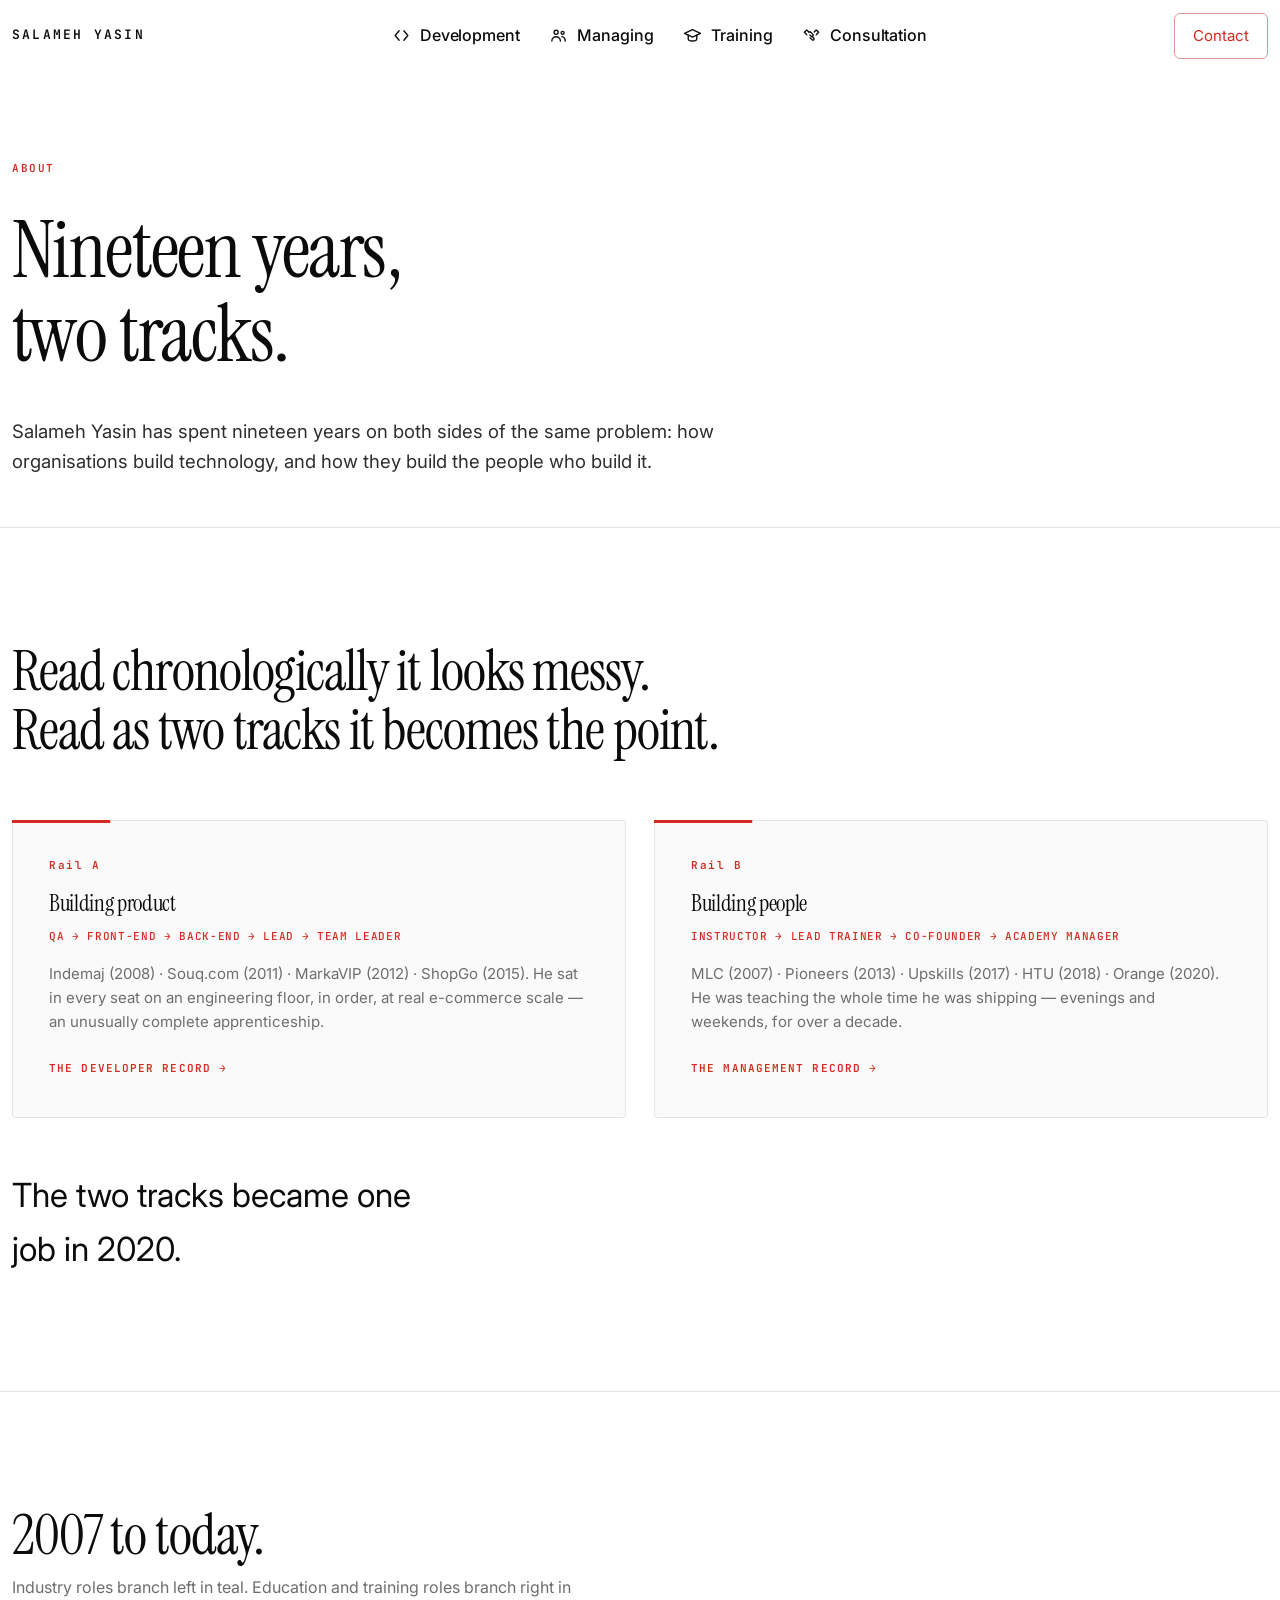
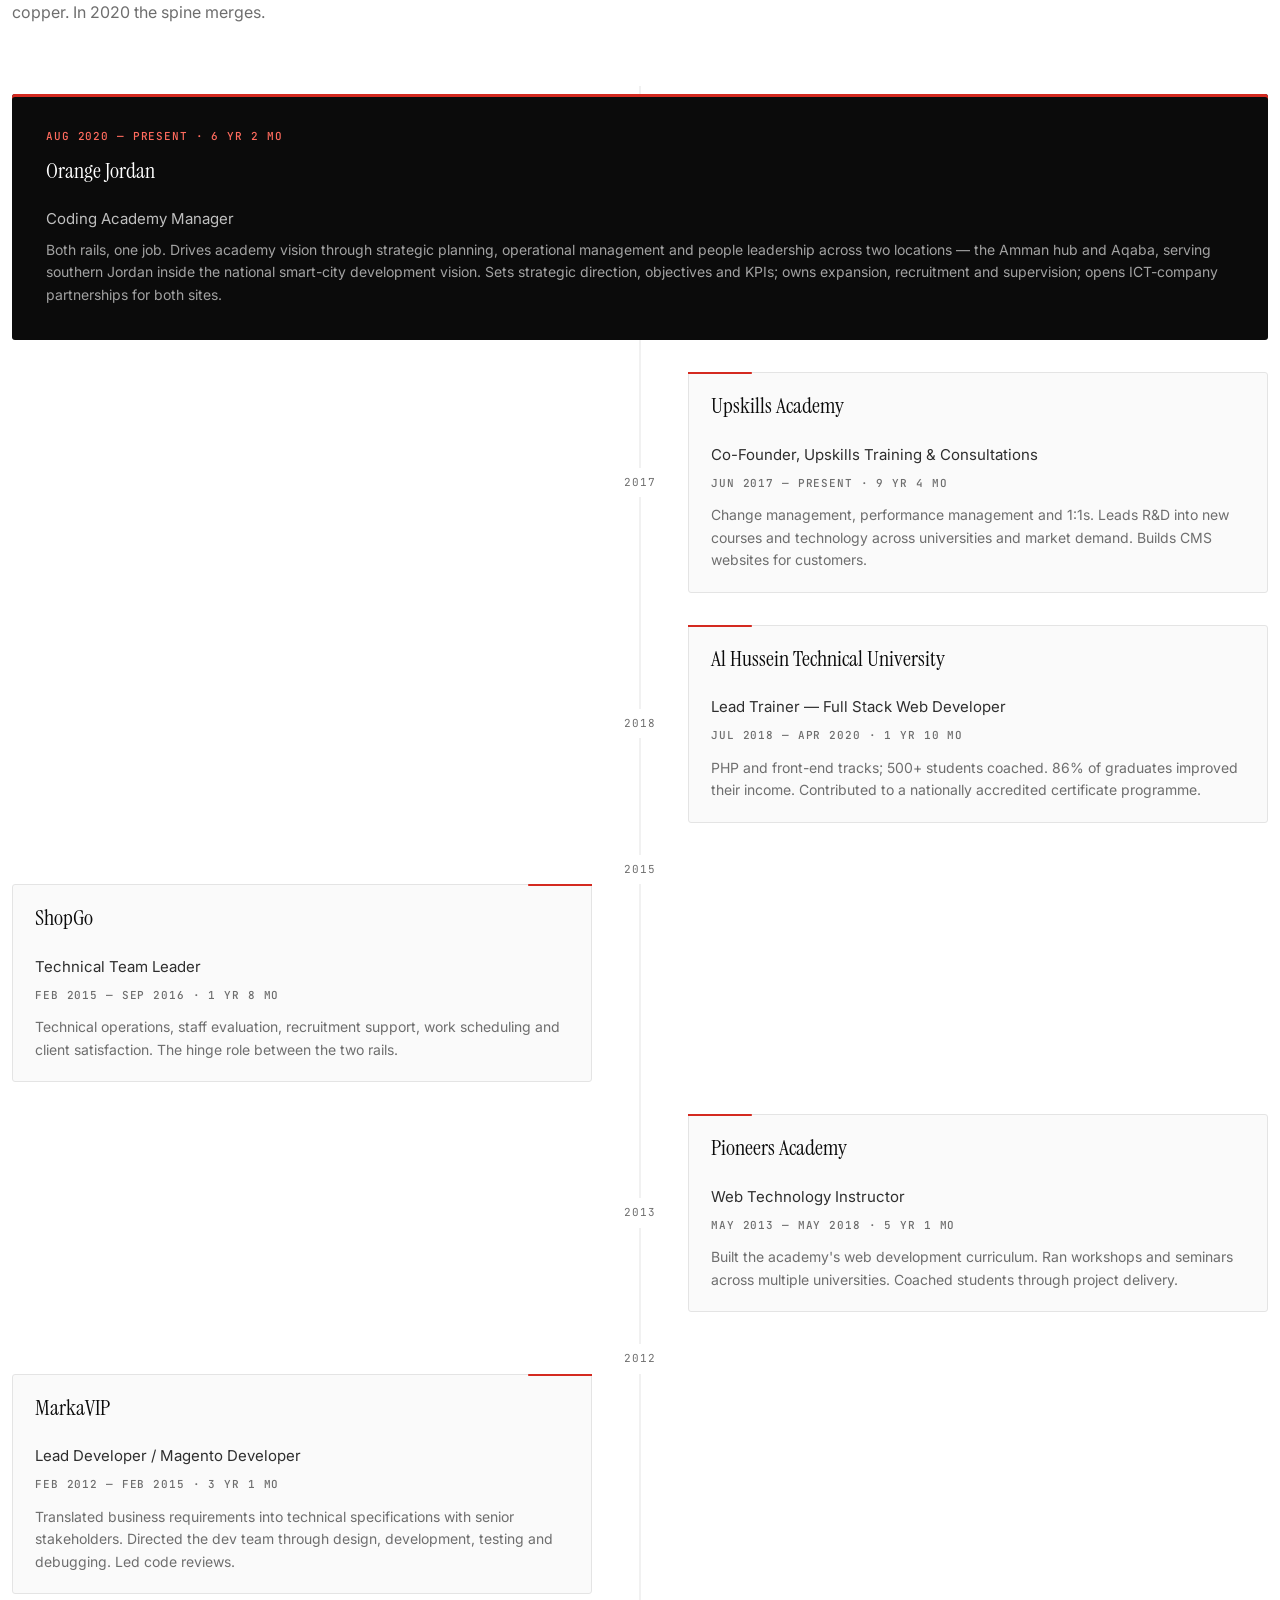
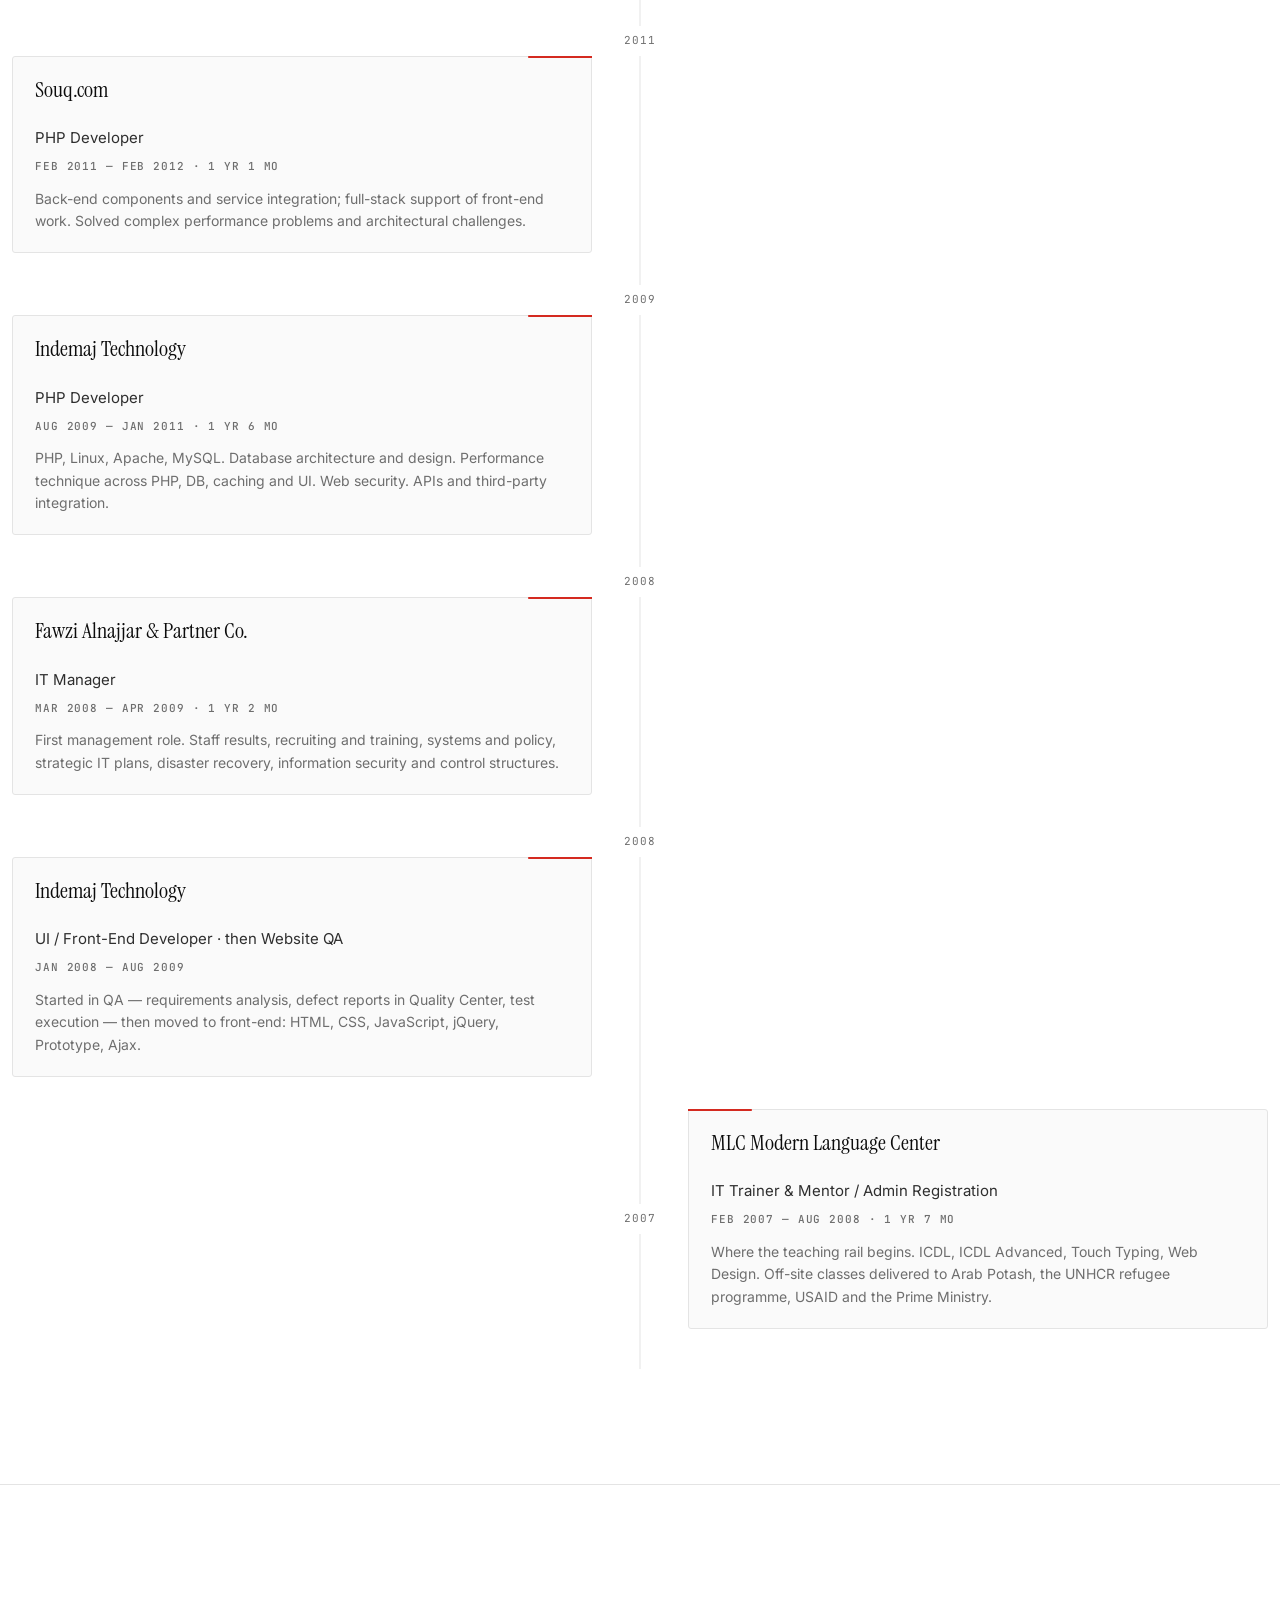
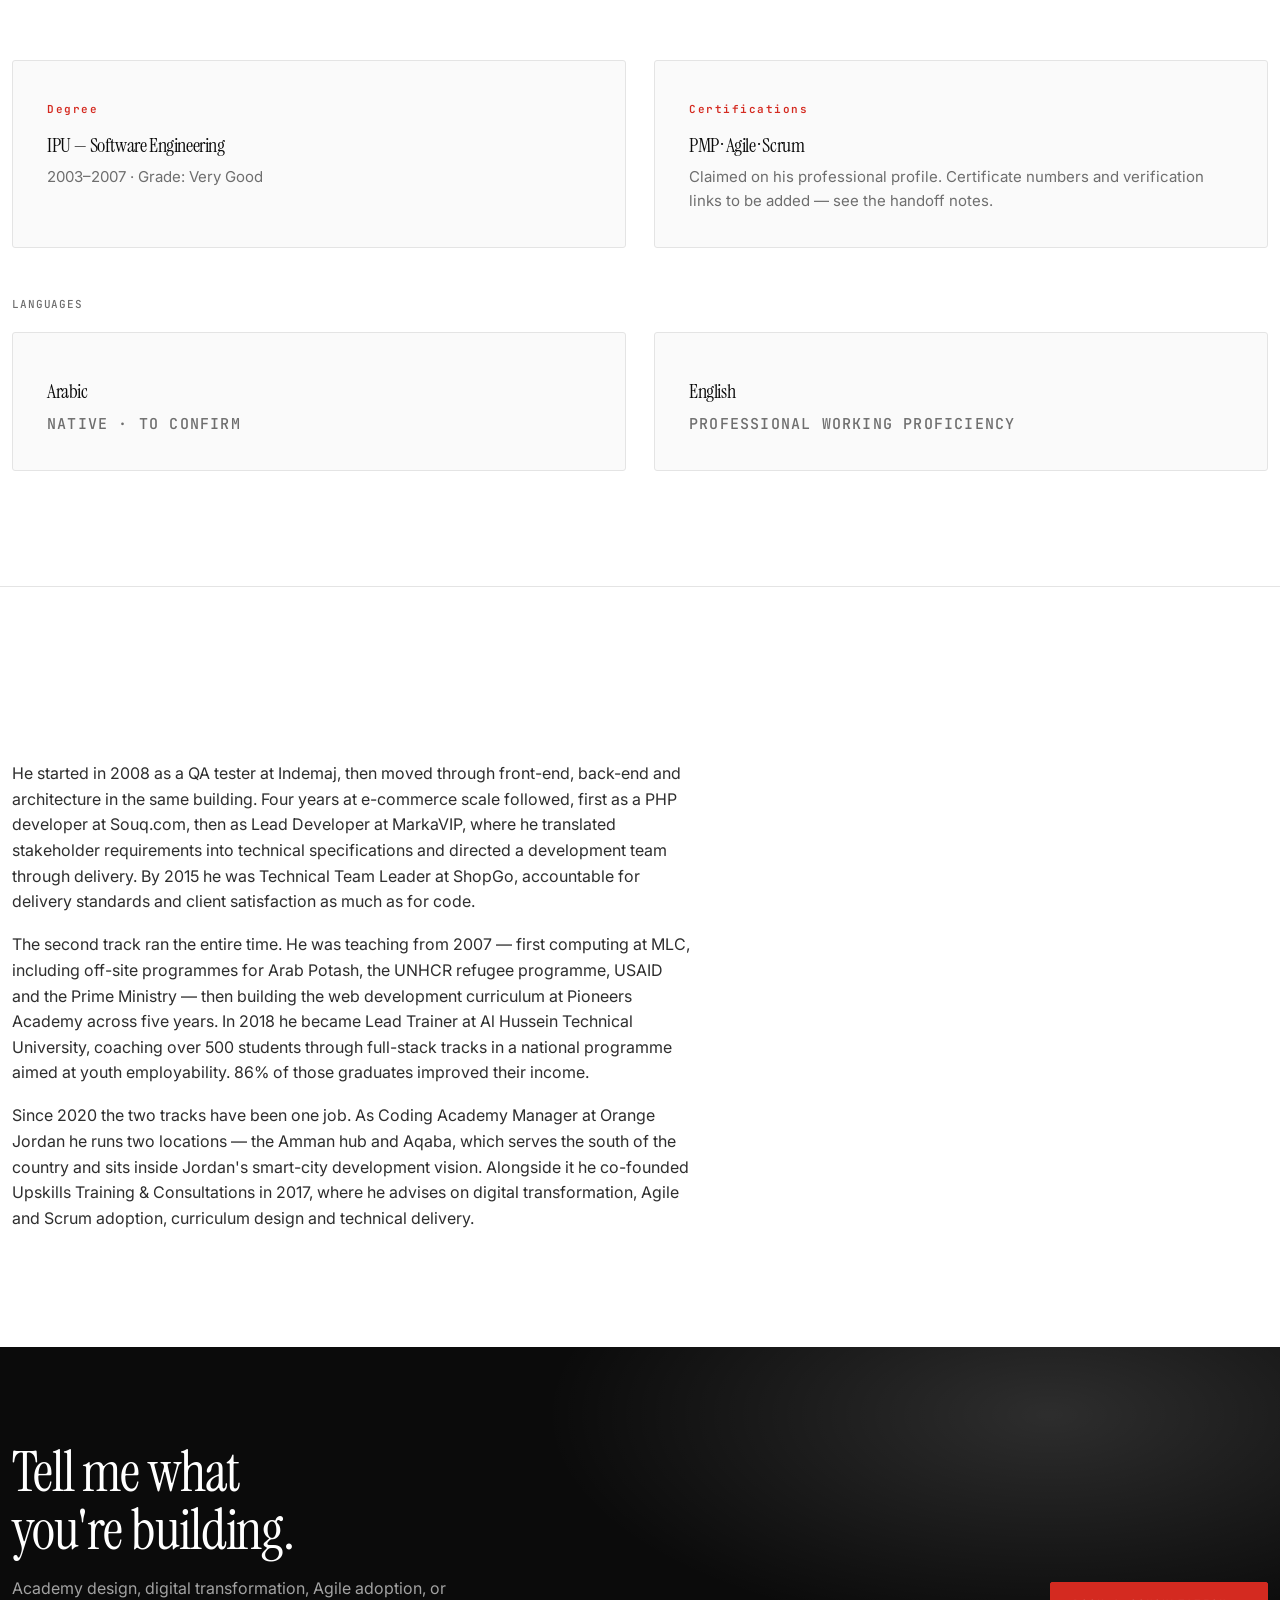
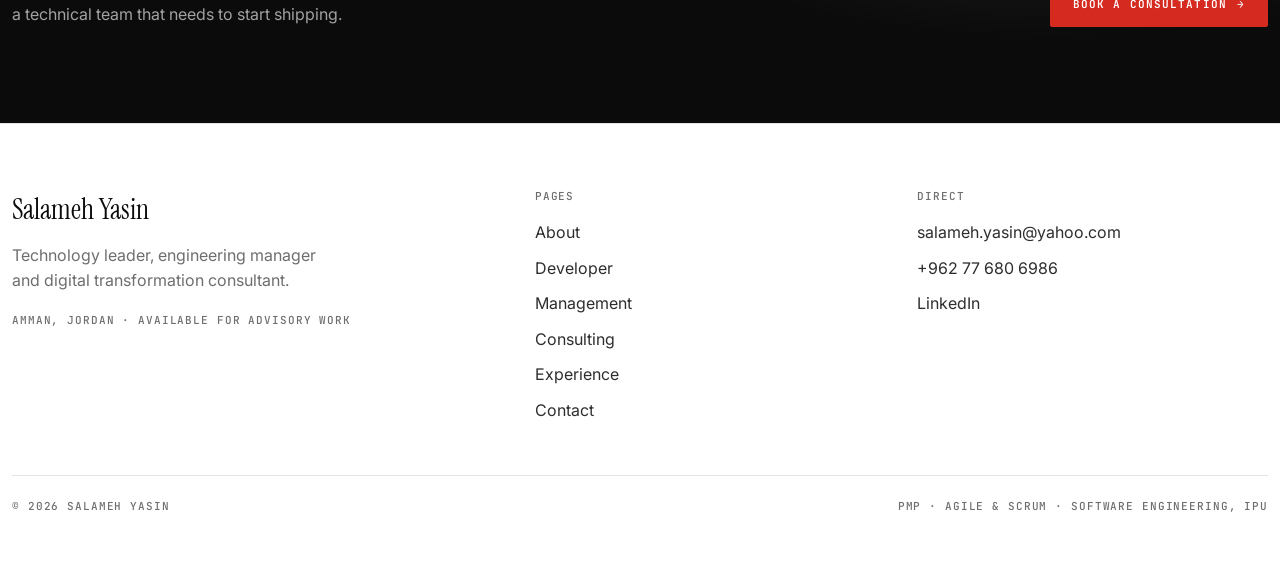
==== about.html @ ee18a4c1 "Put every section on the hero's measure The hero and services ran on 1440/12 while everything else u" ====
<!DOCTYPE html>
<html lang="en">
<head>
<meta charset="utf-8">
<meta name="viewport" content="width=device-width, initial-scale=1">
<title>About — Salameh Yasin | Nineteen years, two tracks</title>
<meta name="description" content="Nineteen years across engineering and education in Jordan, told as two parallel career rails that converge at Orange Coding Academy in 2020.">
<meta name="author" content="Salameh Yasin">
<meta property="og:type" content="website">
<meta property="og:title" content="About — Salameh Yasin | Nineteen years, two tracks">
<meta property="og:description" content="Nineteen years across engineering and education in Jordan, told as two parallel career rails that converge at Orange Coding Academy in 2020.">
<meta property="og:image" content="assets/img/og.jpg">
<meta name="twitter:card" content="summary_large_image">
<link rel="icon" href='data:image/svg+xml,<svg xmlns="http://www.w3.org/2000/svg" viewBox="0 0 64 64"><rect width="64" height="64" rx="13" fill="%23B4530A"/><text x="32" y="44" font-family="Georgia,serif" font-size="29" fill="%23FAF7F2" text-anchor="middle">SY</text></svg>'>
<link rel="preconnect" href="https://fonts.googleapis.com">
<link rel="preconnect" href="https://fonts.gstatic.com" crossorigin>
<link href="https://fonts.googleapis.com/css2?family=Instrument+Serif:ital@0;1&family=Inter:wght@400;500;600&family=JetBrains+Mono:wght@400;500;600&display=swap" rel="stylesheet">
<link rel="stylesheet" href="assets/css/style.css?v=6">
</head>

<body>
<a class="skip" href="#main">Skip to content</a>

<!-- ============================================================ NAVBAR -->
<header class="nav">
  <div class="nav__inner">
    <a class="nav__mark" href="index.html">Salameh Yasin</a>
    <nav class="nav__links" aria-label="Primary">
      <a class="nav__link" href="developer.html"><svg class="nico" viewBox="0 0 24 24" fill="none" stroke="currentColor" stroke-width="1.7" stroke-linecap="round" stroke-linejoin="round" aria-hidden="true"><path d="M9 6l-5 6 5 6M15 6l5 6-5 6"/></svg><span>Development</span></a>
      <a class="nav__link" href="management.html"><svg class="nico" viewBox="0 0 24 24" fill="none" stroke="currentColor" stroke-width="1.7" stroke-linecap="round" stroke-linejoin="round" aria-hidden="true"><circle cx="9" cy="8" r="2.6"/><path d="M3.6 19a5.4 5.4 0 0 1 10.8 0"/><circle cx="17.2" cy="8.6" r="1.9"/><path d="M16.2 13.5A4.6 4.6 0 0 1 20.4 19"/></svg><span>Managing</span></a>
      <a class="nav__link" href="index.html#training"><svg class="nico" viewBox="0 0 24 24" fill="none" stroke="currentColor" stroke-width="1.7" stroke-linecap="round" stroke-linejoin="round" aria-hidden="true"><path d="M12 4.6 22 9.3 12 14 2 9.3z"/><path d="M6.6 11.5V16c0 1.6 2.4 2.9 5.4 2.9s5.4-1.3 5.4-2.9v-4.5"/></svg><span>Training</span></a>
      <a class="nav__link" href="consulting.html"><svg class="nico" viewBox="0 0 24 24" fill="none" stroke="currentColor" stroke-width="1.7" stroke-linecap="round" stroke-linejoin="round" aria-hidden="true"><path d="M6 11 3 8l3-3 2.6 2.6"/><path d="M18 11l3-3-3-3-2.6 2.6"/><path d="M8.6 7.6h2.2l3 3a1.6 1.6 0 0 1-2.3 2.2l-1.6-1.5"/><path d="M12.9 13.3 15 15.4a1.5 1.5 0 0 1-2.1 2.1l-2.7-2.7"/></svg><span>Consultation</span></a>
    </nav>
    <a class="nav__cta" href="contact.html">Contact</a>
    <button class="nav__burger" aria-expanded="false" aria-controls="drawer" aria-label="Menu">
      <span></span><span></span><span></span>
    </button>
  </div>
  <div class="nav__progress" aria-hidden="true"></div>
</header>

<div class="drawer" id="drawer">
  <a href="developer.html">Development</a>
  <a href="management.html">Managing</a>
  <a href="index.html#training">Training</a>
  <a href="consulting.html">Consultation</a>
  <a href="about.html">About</a>
  <a href="experience.html">Work</a>
  <a href="contact.html">Contact</a>
</div>

<main id="main">

  <section class="phead">
    <div class="wrap">
      <span class="eyebrow rv">About</span>
      <h1 class="d1 phead__title reveal-lines">
        <span><i>Nineteen years,</i></span>
        <span><i>two tracks.</i></span>
      </h1>
      <p class="lead rv">
        Salameh Yasin has spent nineteen years on both sides of the same problem:
        how organisations build technology, and how they build the people who
        build it.
      </p>
    </div>
  </section>

  <!-- ==================================================== 01 THE TWO RAILS -->
  <section class="section section--ruled">
    <div class="wrap">
      <header class="shead rv">
        <h2 class="d2 shead__title">Read chronologically it looks messy. Read as two tracks it becomes the point.</h2>
      </header>

      <div class="grid-2 rv-stagger">
        <article class="pcard" data-c="teal">
          <span class="pcard__num">Rail A</span>
          <h3 class="d4 pcard__title">Building product</h3>
          <p class="mono" style="color:var(--teal);margin:0 0 1rem;letter-spacing:.06em">
            QA &rarr; Front-end &rarr; Back-end &rarr; Lead &rarr; Team Leader
          </p>
          <p class="pcard__body">
            Indemaj (2008) &middot; Souq.com (2011) &middot; MarkaVIP (2012) &middot; ShopGo (2015).
            He sat in every seat on an engineering floor, in order, at real
            e-commerce scale &mdash; an unusually complete apprenticeship.
          </p>
          <a class="tlink" href="developer.html">The developer record <span aria-hidden="true">&rarr;</span></a>
        </article>

        <article class="pcard" data-c="copper">
          <span class="pcard__num">Rail B</span>
          <h3 class="d4 pcard__title">Building people</h3>
          <p class="mono" style="color:var(--copper);margin:0 0 1rem;letter-spacing:.06em">
            Instructor &rarr; Lead Trainer &rarr; Co-Founder &rarr; Academy Manager
          </p>
          <p class="pcard__body">
            MLC (2007) &middot; Pioneers (2013) &middot; Upskills (2017) &middot; HTU (2018) &middot;
            Orange (2020). He was teaching the whole time he was shipping &mdash;
            evenings and weekends, for over a decade.
          </p>
          <a class="tlink" href="management.html">The management record <span aria-hidden="true">&rarr;</span></a>
        </article>
      </div>

      <p class="d3 rv" style="margin-top:clamp(32px,4vw,52px);max-width:20ch">
        The two tracks became one job in 2020.
      </p>
    </div>
  </section>

  <!-- ================================================ 02 VERTICAL TIMELINE -->
  <section class="section section--ruled">
    <div class="wrap">
      <header class="shead rv">
        <h2 class="d2 shead__title">2007 to today.</h2>
        <p class="shead__sub">Industry roles branch left in teal. Education and training roles branch right in copper. In 2020 the spine merges.</p>
      </header>

      <div class="vtl">
        <div class="vtl__spine" aria-hidden="true"><i></i></div>

        <div class="vtl__row"><div class="vtl__merge rv">
          <p class="vtl__dates mono">Aug 2020 &mdash; present &middot; 6 yr 2 mo</p>
          <p class="vtl__org">Orange Jordan</p>
          <p class="vtl__role">Coding Academy Manager</p>
          <p class="vtl__desc">
            Both rails, one job. Drives academy vision through strategic planning,
            operational management and people leadership across two locations &mdash;
            the Amman hub and Aqaba, serving southern Jordan inside the national
            smart-city development vision. Sets strategic direction, objectives and
            KPIs; owns expansion, recruitment and supervision; opens ICT-company
            partnerships for both sites.
          </p>
        </div></div>

        <div class="vtl__row vtl__row--r rv">
          <span class="vtl__year">2017</span>
          <div class="vtl__card">
            <p class="vtl__org">Upskills Academy</p>
            <p class="vtl__role">Co-Founder, Upskills Training &amp; Consultations</p>
            <p class="vtl__dates mono">Jun 2017 &mdash; present &middot; 9 yr 4 mo</p>
            <p class="vtl__desc">Change management, performance management and 1:1s. Leads R&amp;D into new courses and technology across universities and market demand. Builds CMS websites for customers.</p>
          </div>
        </div>

        <div class="vtl__row vtl__row--r rv">
          <span class="vtl__year">2018</span>
          <div class="vtl__card">
            <p class="vtl__org">Al Hussein Technical University</p>
            <p class="vtl__role">Lead Trainer &mdash; Full Stack Web Developer</p>
            <p class="vtl__dates mono">Jul 2018 &mdash; Apr 2020 &middot; 1 yr 10 mo</p>
            <p class="vtl__desc">PHP and front-end tracks; 500+ students coached. 86% of graduates improved their income. Contributed to a nationally accredited certificate programme.</p>
          </div>
        </div>

        <div class="vtl__row vtl__row--l rv">
          <span class="vtl__year">2015</span>
          <div class="vtl__card">
            <p class="vtl__org">ShopGo</p>
            <p class="vtl__role">Technical Team Leader</p>
            <p class="vtl__dates mono">Feb 2015 &mdash; Sep 2016 &middot; 1 yr 8 mo</p>
            <p class="vtl__desc">Technical operations, staff evaluation, recruitment support, work scheduling and client satisfaction. The hinge role between the two rails.</p>
          </div>
        </div>

        <div class="vtl__row vtl__row--r rv">
          <span class="vtl__year">2013</span>
          <div class="vtl__card">
            <p class="vtl__org">Pioneers Academy</p>
            <p class="vtl__role">Web Technology Instructor</p>
            <p class="vtl__dates mono">May 2013 &mdash; May 2018 &middot; 5 yr 1 mo</p>
            <p class="vtl__desc">Built the academy's web development curriculum. Ran workshops and seminars across multiple universities. Coached students through project delivery.</p>
          </div>
        </div>

        <div class="vtl__row vtl__row--l rv">
          <span class="vtl__year">2012</span>
          <div class="vtl__card">
            <p class="vtl__org">MarkaVIP</p>
            <p class="vtl__role">Lead Developer / Magento Developer</p>
            <p class="vtl__dates mono">Feb 2012 &mdash; Feb 2015 &middot; 3 yr 1 mo</p>
            <p class="vtl__desc">Translated business requirements into technical specifications with senior stakeholders. Directed the dev team through design, development, testing and debugging. Led code reviews.</p>
          </div>
        </div>

        <div class="vtl__row vtl__row--l rv">
          <span class="vtl__year">2011</span>
          <div class="vtl__card">
            <p class="vtl__org">Souq.com</p>
            <p class="vtl__role">PHP Developer</p>
            <p class="vtl__dates mono">Feb 2011 &mdash; Feb 2012 &middot; 1 yr 1 mo</p>
            <p class="vtl__desc">Back-end components and service integration; full-stack support of front-end work. Solved complex performance problems and architectural challenges.</p>
          </div>
        </div>

        <div class="vtl__row vtl__row--l rv">
          <span class="vtl__year">2009</span>
          <div class="vtl__card">
            <p class="vtl__org">Indemaj Technology</p>
            <p class="vtl__role">PHP Developer</p>
            <p class="vtl__dates mono">Aug 2009 &mdash; Jan 2011 &middot; 1 yr 6 mo</p>
            <p class="vtl__desc">PHP, Linux, Apache, MySQL. Database architecture and design. Performance technique across PHP, DB, caching and UI. Web security. APIs and third-party integration.</p>
          </div>
        </div>

        <div class="vtl__row vtl__row--l rv">
          <span class="vtl__year">2008</span>
          <div class="vtl__card">
            <p class="vtl__org">Fawzi Alnajjar &amp; Partner Co.</p>
            <p class="vtl__role">IT Manager</p>
            <p class="vtl__dates mono">Mar 2008 &mdash; Apr 2009 &middot; 1 yr 2 mo</p>
            <p class="vtl__desc">First management role. Staff results, recruiting and training, systems and policy, strategic IT plans, disaster recovery, information security and control structures.</p>
          </div>
        </div>

        <div class="vtl__row vtl__row--l rv">
          <span class="vtl__year">2008</span>
          <div class="vtl__card">
            <p class="vtl__org">Indemaj Technology</p>
            <p class="vtl__role">UI / Front-End Developer &middot; then Website QA</p>
            <p class="vtl__dates mono">Jan 2008 &mdash; Aug 2009</p>
            <p class="vtl__desc">Started in QA &mdash; requirements analysis, defect reports in Quality Center, test execution &mdash; then moved to front-end: HTML, CSS, JavaScript, jQuery, Prototype, Ajax.</p>
          </div>
        </div>

        <div class="vtl__row vtl__row--r rv">
          <span class="vtl__year">2007</span>
          <div class="vtl__card">
            <p class="vtl__org">MLC Modern Language Center</p>
            <p class="vtl__role">IT Trainer &amp; Mentor / Admin Registration</p>
            <p class="vtl__dates mono">Feb 2007 &mdash; Aug 2008 &middot; 1 yr 7 mo</p>
            <p class="vtl__desc">Where the teaching rail begins. ICDL, ICDL Advanced, Touch Typing, Web Design. Off-site classes delivered to Arab Potash, the UNHCR refugee programme, USAID and the Prime Ministry.</p>
          </div>
        </div>
      </div>
    </div>
  </section>

  <!-- ================================================== 03 CREDENTIALS ---->
  <section class="section section--ruled">
    <div class="wrap">
      <header class="shead rv">
      </header>

      <div class="grid-2 rv-stagger">
        <div class="panel">
          <span class="panel__num">Degree</span>
          <h3 class="panel__title">IPU &mdash; Software Engineering</h3>
          <p class="panel__body">2003&ndash;2007 &middot; Grade: Very Good</p>
        </div>
        <div class="panel">
          <span class="panel__num">Certifications</span>
          <h3 class="panel__title">PMP &middot; Agile &middot; Scrum</h3>
          <p class="panel__body">
            Claimed on his professional profile. Certificate numbers and
            verification links to be added &mdash; see the handoff notes.
          </p>
        </div>
      </div>

      <div style="margin-top:clamp(32px,4vw,48px)">
        <span class="wall__label mono rv">Languages</span>
        <div class="grid-2 rv-stagger">
          <div class="panel">
            <h3 class="panel__title">Arabic</h3>
            <p class="panel__body mono">Native &middot; to confirm</p>
          </div>
          <div class="panel">
            <h3 class="panel__title">English</h3>
            <p class="panel__body mono">Professional working proficiency</p>
          </div>
        </div>
      </div>
    </div>
  </section>

  <!-- =================================================== 04 HOW HE WORKS -->
  <section class="section section--ruled">
    <div class="wrap">
      <header class="shead rv">
      </header>
      <div class="prose rv">
        <p>
          He started in 2008 as a QA tester at Indemaj, then moved through
          front-end, back-end and architecture in the same building. Four years
          at e-commerce scale followed, first as a PHP developer at Souq.com,
          then as Lead Developer at MarkaVIP, where he translated stakeholder
          requirements into technical specifications and directed a development
          team through delivery. By 2015 he was Technical Team Leader at ShopGo,
          accountable for delivery standards and client satisfaction as much as
          for code.
        </p>
        <p>
          The second track ran the entire time. He was teaching from 2007 &mdash;
          first computing at MLC, including off-site programmes for Arab Potash,
          the UNHCR refugee programme, USAID and the Prime Ministry &mdash; then
          building the web development curriculum at Pioneers Academy across five
          years. In 2018 he became Lead Trainer at Al Hussein Technical
          University, coaching over 500 students through full-stack tracks in a
          national programme aimed at youth employability. 86% of those graduates
          improved their income.
        </p>
        <p>
          Since 2020 the two tracks have been one job. As Coding Academy Manager
          at Orange Jordan he runs two locations &mdash; the Amman hub and Aqaba,
          which serves the south of the country and sits inside Jordan's
          smart-city development vision. Alongside it he co-founded Upskills
          Training &amp; Consultations in 2017, where he advises on digital
          transformation, Agile and Scrum adoption, curriculum design and
          technical delivery.
        </p>
      </div>
    </div>
  </section>

  <!-- =========================================================== CTA -->
  <section class="cta">
    <div class="wrap cta__inner">
      <div>
        <h2 class="d2 cta__title">Tell me what you're building.</h2>
        <p class="cta__sub">Academy design, digital transformation, Agile adoption, or a technical team that needs to start shipping.</p>
      </div>
      <a class="btn btn--onink" href="contact.html">Book a consultation <span class="btn__arrow" aria-hidden="true">&rarr;</span></a>
    </div>
  </section>
</main>

<!-- ============================================================ FOOTER -->
<footer class="foot">
  <div class="wrap">
    <div class="foot__grid">
      <div>
        <p class="foot__mark">Salameh Yasin</p>
        <p class="muted" style="max-width:32ch">Technology leader, engineering manager and digital transformation consultant.</p>
        <p class="mono" style="margin-top:14px;color:var(--muted)">Amman, Jordan &middot; Available for advisory work</p>
      </div>
      <div>
        <span class="foot__label mono">Pages</span>
        <nav class="foot__links" aria-label="Footer">
          <a href="about.html">About</a>
          <a href="developer.html">Developer</a>
          <a href="management.html">Management</a>
          <a href="consulting.html">Consulting</a>
          <a href="experience.html">Experience</a>
          <a href="contact.html">Contact</a>
        </nav>
      </div>
      <div>
        <span class="foot__label mono">Direct</span>
        <nav class="foot__links">
          <a href="mailto:salameh.yasin@yahoo.com">salameh.yasin@yahoo.com</a>
          <a href="tel:+962776806986">+962 77 680 6986</a>
          <a href="https://www.linkedin.com/in/salamehyasin" rel="noopener">LinkedIn</a>
        </nav>
      </div>
    </div>
    <div class="foot__bottom mono">
      <span>&copy; <span data-year>2026</span> Salameh Yasin</span>
      <span>PMP &middot; Agile &amp; Scrum &middot; Software Engineering, IPU</span>
    </div>
  </div>
</footer>

<script src="assets/js/main.js?v=6"></script>
</body>
</html>
---- assets/css/style.css ----
/* ==========================================================================
   SALAMEH YASIN — PORTFOLIO
   Design system: editorial consulting report × developer's notebook.
   Tokens per build brief §09.
   ========================================================================== */

/* --------------------------------------------------------------- 1. TOKENS */
:root {
  /* Ground & ink — monochrome */
  --paper:      #FFFFFF;
  --raised:     #FAFAFA;
  --ink:        #0B0B0B;
  --graphite:   #2E2E2E;
  --muted:      #6E6E6E;
  --rule:       #E4E4E4;
  --rule-soft:  #F1F1F1;

  /* Red is a primary alongside white and black, not a stray accent. The two
     accent tokens now carry it, which puts red through every eyebrow, section
     number, tag, chip, step marker, map pin and pillar reference at once. */
  --copper:     #D42A20;
  --copper-lo:  #FCEBE9;
  --teal:       #D42A20;
  --teal-lo:    #FCEBE9;

  /* Actions and active states. Same red — kept as its own token so buttons and
     hover can be retuned without touching the decorative uses above.
     5.1:1 on white, so it is safe as text and carries white labels. */
  --action:      #D42A20;
  --action-lo:   #FCEBE9;
  /* #D42A20 only reaches 3.7:1 on the ink ground, so dark panels use a lighter
     red instead — 5.9:1 on #0B0B0B. */
  --action-dark: #FF6B5E;

  /* Per-page accent. Overridden on pillar pages via [data-accent]. */
  --accent:     var(--copper);
  --accent-lo:  var(--copper-lo);

  /* Type */
  --display: "Instrument Serif", "Iowan Old Style", Georgia, "Times New Roman", serif;
  --body:    "Inter", -apple-system, BlinkMacSystemFont, "Segoe UI", Helvetica, Arial, sans-serif;
  --mono:    "JetBrains Mono", ui-monospace, SFMono-Regular, "SF Mono", Menlo, monospace;

  /* Metrics */
  /* One measure for the whole site. The hero and services already ran on
     1440/12; every other section, the nav and the footer now match, so
     nothing is inset relative to anything else. */
  --wrap: 1440px;
  --gutter: 12px;
  --nav-h: 72px;

  /* Motion */
  --ease: cubic-bezier(.22, .61, .36, 1);
  --ease-out: cubic-bezier(.16, 1, .3, 1);
  --dur: 400ms;
}

@media (max-width: 700px) { :root { --gutter: 16px; } }

[data-accent="teal"]     { --accent: var(--teal);     --accent-lo: var(--teal-lo); }
[data-accent="graphite"] { --accent: var(--graphite); --accent-lo: #EFEFEF; }
[data-accent="copper"]   { --accent: var(--copper);   --accent-lo: var(--copper-lo); }

/* ----------------------------------------------------------- 2. FOUNDATION */
*, *::before, *::after { box-sizing: border-box; }

html {
  scroll-behavior: smooth;
  scroll-padding-top: calc(var(--nav-h) + 24px);
  -webkit-text-size-adjust: 100%;
}

body {
  margin: 0;
  background: var(--paper);
  color: var(--ink);
  font-family: var(--body);
  font-size: 16px;
  line-height: 1.6;
  font-feature-settings: "kern" 1, "liga" 1;
  -webkit-font-smoothing: antialiased;
  -moz-osx-font-smoothing: grayscale;
  overflow-x: hidden;
}

img, svg { max-width: 100%; display: block; }
a { color: inherit; text-decoration: none; }
button, input, select, textarea { font: inherit; color: inherit; }

::selection { background: var(--action); color: var(--paper); }

:focus-visible {
  outline: 2px solid var(--action);
  outline-offset: 3px;
  border-radius: 2px;
}

.wrap {
  width: 100%;
  max-width: var(--wrap);
  margin-inline: auto;
  padding-inline: var(--gutter);
}

.skip {
  position: fixed; left: 12px; top: 12px; z-index: 999;
  background: var(--ink); color: var(--paper);
  padding: 12px 20px;
  transform: translateY(-200%);
  transition: transform 220ms var(--ease);
}
.skip:focus { transform: none; }

/* ---------------------------------------------------------- 3. TYPOGRAPHY  */
h1, h2, h3, h4 {
  font-family: var(--display);
  font-weight: 400;
  letter-spacing: -0.02em;
  line-height: 1.05;
  margin: 0;
  text-wrap: balance;
}

.d1 { font-size: clamp(2.75rem, 6.4vw, 5rem); }
.d2 { font-size: clamp(2.15rem, 4.6vw, 3.5rem); }
.d3 { font-size: clamp(1.6rem, 2.6vw, 2.25rem); }
.d4 { font-size: clamp(1.25rem, 1.8vw, 1.5rem); letter-spacing: -0.015em; }

p { margin: 0 0 1.1em; }
p:last-child { margin-bottom: 0; }

.lead {
  font-size: clamp(1.05rem, 1.45vw, 1.25rem);
  line-height: 1.62;
  color: var(--graphite);
  max-width: 62ch;
}

.muted { color: var(--muted); }
.prose { max-width: 68ch; color: var(--graphite); }
.prose p + p { margin-top: 1.1em; }

/* Mono metadata — 11–13px, uppercase, 8% tracking */
.mono {
  font-family: var(--mono);
  font-size: 0.6875rem;
  letter-spacing: 0.08em;
  text-transform: uppercase;
  font-weight: 500;
}
.mono-md { font-family: var(--mono); font-size: 0.8125rem; letter-spacing: 0.04em; }

.eyebrow {
  font-family: var(--mono);
  font-size: 0.6875rem;
  letter-spacing: 0.14em;
  text-transform: uppercase;
  color: var(--accent);
  font-weight: 600;
  display: block;
  margin-bottom: 1.1rem;
}

/* -------------------------------------------------------------- 4. NAVBAR  */
/* Wordmark left, icon links centred, outlined Contact right — per the
   supplied navbar image. Shared verbatim across all seven screens. */
.nav {
  position: fixed;
  inset: 0 0 auto 0;
  z-index: 100;
  height: var(--nav-h);
  display: flex;
  align-items: center;
  background: color-mix(in srgb, var(--paper) 88%, transparent);
  backdrop-filter: saturate(1.4) blur(14px);
  -webkit-backdrop-filter: saturate(1.4) blur(14px);
  border-bottom: 1px solid transparent;
  transition: height 320ms var(--ease), background 320ms var(--ease),
              border-color 320ms var(--ease);
}
.nav.is-stuck {
  height: 62px;
  border-bottom-color: var(--rule);
  background: color-mix(in srgb, var(--paper) 96%, transparent);
}

.nav__inner {
  width: 100%; max-width: var(--wrap);
  margin-inline: auto; padding-inline: var(--gutter);
  display: flex; align-items: center; gap: clamp(16px, 2vw, 28px);
}

.nav__mark {
  font-family: var(--mono);
  font-size: 0.8125rem;
  letter-spacing: 0.17em;
  text-transform: uppercase;
  font-weight: 600;
  white-space: nowrap;
  color: var(--ink);
}

/* Centred between the wordmark and the Contact button */
.nav__links {
  display: flex; align-items: center;
  gap: clamp(16px, 2.3vw, 34px);
  margin-inline: auto;
}

.nav__link {
  display: inline-flex; align-items: center; gap: 9px;
  font-family: var(--body);
  font-size: 1rem;
  font-weight: 500;
  letter-spacing: -0.005em;
  color: var(--ink);
  padding: 6px 0;
  position: relative;
  white-space: nowrap;
  transition: color 220ms var(--ease);
}
.nico { width: 19px; height: 19px; flex: none; }

.nav__link span { position: relative; }
.nav__link span::after {
  content: "";
  position: absolute; left: 0; bottom: -3px;
  width: 100%; height: 1px;
  background: currentColor;
  transform: scaleX(0); transform-origin: right;
  transition: transform 340ms var(--ease-out);
}
.nav__link:hover { color: var(--muted); }
.nav__link:hover span::after,
.nav__link[aria-current="page"] span::after { transform: scaleX(1); transform-origin: left; }

.nav__cta {
  flex: none;
  padding: 10px 22px;
  border: 1px solid var(--rule);
  border-radius: 6px;
  color: var(--muted);
  font-size: 0.9375rem;
  white-space: nowrap;
  transition: color 240ms var(--ease), border-color 240ms var(--ease),
              background-color 240ms var(--ease);
}
.nav__cta:hover { color: var(--paper); background: var(--action); border-color: var(--action); }
.nav__cta { color: var(--action); border-color: color-mix(in srgb, var(--action) 42%, var(--rule)); }
.nav__cta[aria-current="page"] { color: var(--ink); border-color: var(--ink); }

/* Scroll progress hairline sitting on the nav's bottom edge */
.nav__progress {
  position: absolute; left: 0; bottom: -1px;
  height: 2px; width: 100%;
  background: var(--action);
  transform: scaleX(0); transform-origin: left;
  will-change: transform;
}

/* Mobile drawer trigger */
.nav__burger {
  display: none;
  width: 40px; height: 40px;
  background: none; border: 0; cursor: pointer;
  padding: 0; place-items: center;
}
.nav__burger span {
  display: block; width: 20px; height: 1.5px;
  background: var(--ink); margin: 4px auto;
  transition: transform 320ms var(--ease), opacity 200ms var(--ease);
}
.nav__burger[aria-expanded="true"] span:nth-child(1) { transform: translateY(5.5px) rotate(45deg); }
.nav__burger[aria-expanded="true"] span:nth-child(2) { opacity: 0; }
.nav__burger[aria-expanded="true"] span:nth-child(3) { transform: translateY(-5.5px) rotate(-45deg); }

.drawer {
  position: fixed; inset: var(--nav-h) 0 0 0;
  background: var(--paper);
  z-index: 99;
  padding: 40px var(--gutter);
  display: flex; flex-direction: column; gap: 4px;
  clip-path: inset(0 0 100% 0);
  transition: clip-path 520ms var(--ease-out);
  overflow-y: auto;
}
.drawer.is-open { clip-path: inset(0 0 0 0); }
.drawer a {
  font-family: var(--display);
  font-size: 2rem;
  padding: 14px 0;
  border-bottom: 1px solid var(--rule);
  opacity: 0; transform: translateY(14px);
  transition: opacity 400ms var(--ease), transform 400ms var(--ease-out);
}
.drawer.is-open a { opacity: 1; transform: none; }
.drawer.is-open a:nth-child(1) { transition-delay: 90ms; }
.drawer.is-open a:nth-child(2) { transition-delay: 140ms; }
.drawer.is-open a:nth-child(3) { transition-delay: 190ms; }
.drawer.is-open a:nth-child(4) { transition-delay: 240ms; }
.drawer.is-open a:nth-child(5) { transition-delay: 290ms; }
.drawer.is-open a:nth-child(6) { transition-delay: 340ms; }
.drawer.is-open a:nth-child(7) { transition-delay: 390ms; }

/* -------------------------------------------------------------- 5. BUTTONS */
.btn {
  --btn-bg: transparent;
  --btn-fg: var(--ink);
  --btn-bd: var(--ink);
  display: inline-flex; align-items: center; gap: 10px;
  padding: 13px 22px;
  font-family: var(--mono);
  font-size: 0.6875rem;
  letter-spacing: 0.1em;
  text-transform: uppercase;
  font-weight: 600;
  color: var(--btn-fg);
  background: var(--btn-bg);
  border: 1px solid var(--btn-bd);
  border-radius: 2px;
  cursor: pointer;
  position: relative;
  overflow: hidden;
  isolation: isolate;
  transition: color 300ms var(--ease), border-color 300ms var(--ease);
}
/* Ink-fill sweep from the bottom */
.btn::before {
  content: "";
  position: absolute; inset: 0; z-index: -1;
  background: var(--btn-bd);
  transform: scaleY(0); transform-origin: bottom;
  transition: transform 420ms var(--ease-out);
}
.btn:hover::before { transform: scaleY(1); }
.btn:hover { color: var(--paper); }

.btn--copper { --btn-bd: var(--copper); --btn-fg: var(--copper); }
.btn--fill {
  --btn-bg: var(--action); --btn-bd: var(--action); --btn-fg: var(--paper);
}
.btn--fill::before { background: var(--ink); }
.btn--fill:hover { color: var(--paper); border-color: var(--ink); }
.btn--ghost { --btn-bd: var(--rule); --btn-fg: var(--graphite); }
.btn--ghost::before { background: var(--ink); }
.btn--ghost:hover { border-color: var(--ink); }
/* On an ink ground the accent would vanish, so this one inverts. */
.btn--onink { --btn-bd: var(--action); --btn-bg: var(--action); --btn-fg: var(--paper); }
.btn--onink::before { background: var(--paper); }
.btn--onink:hover { color: var(--ink); border-color: var(--paper); }

.btn__arrow { transition: transform 380ms var(--ease-out); }
.btn:hover .btn__arrow { transform: translateX(4px); }

.nav__cta { padding: 10px 18px; }

/* Text link with sliding underline */
.tlink {
  font-family: var(--mono);
  font-size: 0.6875rem;
  letter-spacing: 0.1em;
  text-transform: uppercase;
  font-weight: 600;
  color: var(--accent);
  display: inline-flex; align-items: center; gap: 8px;
  position: relative;
  padding-bottom: 4px;
}
.tlink::after {
  content: ""; position: absolute; left: 0; bottom: 0;
  width: 100%; height: 1px; background: currentColor;
  transform: scaleX(0); transform-origin: right;
  transition: transform 380ms var(--ease-out);
}
.tlink:hover { color: var(--action); }
.tlink:hover::after { transform: scaleX(1); transform-origin: left; }
.tlink svg { transition: transform 380ms var(--ease-out); }
.tlink:hover svg { transform: translateX(4px); }

/* ------------------------------------------------------- 6. SECTION FRAME  */
main { padding-top: var(--nav-h); }

.section { padding-block: clamp(64px, 9vw, 120px); position: relative; }
.section--tight { padding-block: clamp(48px, 6vw, 80px); }

/* Full-bleed 1px rule above each numbered section */
.section--ruled::before {
  content: "";
  position: absolute; top: 0; left: 50%;
  width: 100vw; transform: translateX(-50%);
  height: 1px; background: var(--rule);
}

.shead { margin-bottom: clamp(36px, 5vw, 60px); }
.shead__num {
  font-family: var(--mono);
  font-size: 0.6875rem;
  letter-spacing: 0.14em;
  color: var(--accent);
  font-weight: 600;
  display: block;
  margin-bottom: 0.85rem;
}
.shead__title { margin-bottom: 0.6rem; }
.shead__sub { color: var(--muted); max-width: 60ch; }

/* Rule that draws across as the heading enters view */
.rule-draw {
  height: 1px; background: var(--rule);
  transform: scaleX(0); transform-origin: left;
  transition: transform 900ms var(--ease-out);
}
.is-in .rule-draw, .rule-draw.is-in { transform: scaleX(1); }

/* ----------------------------------------------------------- 7. HERO (§01) */
/* Pixel replica of the freelancer.com hero, measured off the live page at a
   1440px viewport. Reference values kept in comments so any future change can
   be checked against the original.
     hero            1440 x 845, bg #12151B
     content x       12
     headline block  720 x 190  (two lines)
     sub-line        24px / 700 / lh 31.2 / #FCFCFD          at y 456
     buttons         h 56, pad 13px 48px, radius 4, 20px/700  at y 519
       primary       bg #E60278, w 248
       ghost         1px solid #fff, x 268, w 310   (8px gap)
     stat box        795 x 86, 1px solid #3D4A5D               at y 655
       numerals      40px / 900 / lh 32 / #29B2FE, cells 240 wide, inner pad 13
       labels        18px / 700 / uppercase / lh 24 / #BCC5D3
       note cell     16px / 700 / uppercase / lh 20, pad 12 16, border-left
     logo marquee    y 757, h 24, 20s linear, translateX 0 -> -50%
     right block     starts x 876, total w 596 (overflows the 1440 by 32)
       text strip    w 32,  scroll up
       column A      w 266, tiles 266x343 r6 gap16, 40s scroll down
       column B      w 266, same tiles,             40s scroll up            */

/* The nav overlays the hero on this page, so main loses its top padding.
   This is what keeps the hero's internal offsets on the reference values. */
body[data-hero="flat"] main { padding-top: 0; }

.fl-hero {
  position: relative;
  background: var(--paper);
  border-bottom: 1px solid var(--rule);
  overflow: hidden;
  /* Freelancer's roles mapped onto this site's palette. The layout above is
     unchanged and still pixel-exact; only these six values differ.
       accent 1 (pink)    -> copper      accent 2 (blue numerals) -> teal
       hairline           -> rule        muted label              -> muted
       on-accent text     -> paper       recessive headline line  -> graphite */
  --fl-pink:  var(--copper);
  --fl-blue:  var(--teal);
  --fl-line:  var(--rule);
  --fl-dim:   var(--muted);
  --fl-white: var(--paper);
  --fl-grey:  #8C8C8C;
}

.fl-hero__inner {
  position: relative;
  height: 845px;
  max-width: var(--wrap);
  margin-inline: auto;
}

/* ------------------------------------------------------------- left column */
.fl-left {
  position: absolute;
  left: 12px; top: 234px;
  width: 795px;
  max-width: calc(100% - 24px);
}

.fl-title {
  font-family: var(--display);
  font-weight: 400;
  font-size: clamp(44px, 7.4vw, 106px);
  line-height: .95;   /* 2 x 95 = 190, matching the reference block height */
  letter-spacing: -0.02em;
  margin: 0 0 32px;
  text-wrap: nowrap;
}
.fl-title span { display: block; }
.fl-title__a { color: var(--ink); }
.fl-title__b { color: var(--action); }

.fl-sub {
  font-family: var(--body);
  font-size: clamp(17px, 1.67vw, 24px);
  font-weight: 700;
  line-height: 1.3;
  letter-spacing: .24px;
  color: var(--ink);
  margin: 0 0 32px;
  width: 860px;
  max-width: calc(100vw - 24px);
}

/* ---------------------------------------------------------------- buttons */
.fl-cta { display: flex; flex-wrap: wrap; gap: 8px; margin-bottom: 80px; }

.fl-btn {
  font-family: var(--body);
  font-size: clamp(16px, 1.39vw, 20px);
  font-weight: 700;
  line-height: 28px;
  padding: 13px clamp(24px, 3.33vw, 48px);
  border-radius: 4px;
  border: 1px solid transparent;
  display: inline-flex; align-items: center; justify-content: center;
  cursor: pointer;
  transition: background-color 200ms ease, color 200ms ease, border-color 200ms ease;
}
.fl-btn--primary { background: var(--action); color: var(--paper); }
.fl-btn--primary:hover { background: #A81C14; }
.fl-btn--ghost { background: transparent; color: var(--ink); border-color: var(--ink); }
.fl-btn--ghost:hover { background: var(--ink); color: var(--paper); }

/* -------------------------------------------------------------- stat box */
.fl-stats {
  display: grid;
  grid-template-columns: 240px 240px minmax(0, 1fr);
  border: 1px solid var(--fl-line);
  max-width: 795px;
  margin-bottom: 16px;
}
.fl-stat { padding: 13px; }
.fl-stat__n {
  display: block;
  font-family: var(--display);
  font-size: clamp(32px, 3vw, 44px);
  font-weight: 400;
  line-height: 34px;
  color: var(--fl-blue);
}
.fl-stat__l {
  display: block;
  font-family: var(--mono);
  font-size: clamp(10px, .82vw, 12px);
  font-weight: 500;
  letter-spacing: .08em;
  line-height: 20px;
  text-transform: uppercase;
  color: var(--fl-dim);
}
.fl-stats__note {
  margin: 0;
  padding: 12px 16px;
  border-left: 1px solid var(--fl-line);
  font-family: var(--mono);
  font-size: clamp(10px, .82vw, 12px);
  font-weight: 500;
  letter-spacing: .08em;
  line-height: 18px;
  text-transform: uppercase;
  color: var(--fl-dim);
  align-self: center;
}

/* --------------------------------------------------- company logo marquee */
/* Same slot, same 20s left-scroll as the original's client logo strip —
   set as wordmarks, since no logo files exist for these organisations. */
.fl-proof {
  overflow: hidden;
  height: 24px;
  display: flex; align-items: center;
  -webkit-mask-image: linear-gradient(90deg, transparent, #000 4%, #000 96%, transparent);
          mask-image: linear-gradient(90deg, transparent, #000 4%, #000 96%, transparent);
}
.fl-proof__track {
  display: flex; align-items: center;
  gap: 48px;
  width: max-content;
  animation: fl-marquee-left 20s linear infinite;
}
.fl-proof:hover .fl-proof__track { animation-play-state: paused; }
.fl-proof__logo {
  font-family: var(--display);
  font-size: 20px;
  font-weight: 400;
  line-height: 24px;
  white-space: nowrap;
  color: var(--muted);
  transition: color 200ms ease;
}
.fl-proof__logo:hover { color: var(--action); }

@keyframes fl-marquee-left {
  from { transform: translate3d(0, 0, 0); }
  to   { transform: translate3d(-50%, 0, 0); }
}

/* ------------------------------------------------------------ right block */
.fl-right {
  position: absolute;
  top: 0;
  left: calc(100% - 564px);   /* 1440 - 564 = 876 */
  width: 596px;               /* deliberately overruns the viewport by 32 */
  height: 845px;
  display: flex;
  gap: 16px;
}

/* vertical scrolling text strip */
.fl-strip { width: 32px; overflow: hidden; position: relative; }
.fl-strip__track {
  position: absolute; inset: 0 0 auto 0;
  display: flex; flex-direction: column;
  animation: fl-marquee-up 26s linear infinite;
}
.fl-strip__track span {
  writing-mode: vertical-rl;
  font-family: var(--mono);
  font-size: 11px; font-weight: 500;
  letter-spacing: .12em; text-transform: uppercase;
  color: var(--fl-pink);
  white-space: nowrap;
  padding-block: 18px;
}

/* the two tile columns */
.fl-col { width: 266px; overflow: hidden; position: relative; }
.fl-col__track {
  position: absolute; inset: 0 0 auto 0;
  display: flex; flex-direction: column; gap: 16px;
  will-change: transform;
}
.fl-col__track--down { animation: fl-marquee-down 40s linear infinite; }
.fl-col__track--up   { animation: fl-marquee-up   40s linear infinite; }
/* Hold the column still under the cursor so a tile can actually be looked at */
.fl-col:hover .fl-col__track { animation-play-state: paused; }

@keyframes fl-marquee-up {
  from { transform: translate3d(0, 0, 0); }
  to   { transform: translate3d(0, -50%, 0); }
}
@keyframes fl-marquee-down {
  from { transform: translate3d(0, -50%, 0); }
  to   { transform: translate3d(0, 0, 0); }
}

/* Photographic tiles in their own colours — they lift and sharpen under the
   cursor so the column feels alive rather than decorative. */
.fl-tile {
  flex: none;
  margin: 0;
  width: 266px; height: 343px;
  border-radius: 6px;
  overflow: hidden;
  background: var(--rule-soft);
  position: relative;
  transition: transform 520ms var(--ease-out), box-shadow 520ms var(--ease);
}
.fl-tile img {
  width: 100%; height: 100%;
  object-fit: cover;
  display: block;
  transition: transform 900ms var(--ease-out), filter 520ms var(--ease);
}
/* Hairline sits above the photo rather than on the box, so the crop stays square */
.fl-tile::after {
  content: "";
  position: absolute; inset: 0;
  border-radius: 6px;
  box-shadow: inset 0 0 0 1px rgba(0,0,0,.10);
  pointer-events: none;
}
.fl-tile:hover { transform: translateY(-4px); box-shadow: 0 18px 34px -24px rgba(0,0,0,.5); }
.fl-tile:hover img { transform: scale(1.06); filter: contrast(1.06) saturate(1.08); }

/* --------------------------------------------------------- hero responsive */
@media (max-width: 1180px) {
  /* Below the original's desktop breakpoint the tile columns are dropped and
     the left column takes the full width, as freelancer.com does. */
  .fl-right { display: none; }
  .fl-hero__inner { height: auto; }
  .fl-left {
    position: static;
    width: auto; max-width: none;
    /* The nav overlays the hero here too, so clear its height before the type */
    padding: calc(var(--nav-h) + clamp(32px, 8vw, 64px))
             clamp(16px, 3vw, 40px)
             clamp(40px, 6vw, 72px);
  }
  .fl-title { text-wrap: wrap; }
}

@media (max-width: 720px) {
  .fl-cta { margin-bottom: 48px; }
  .fl-btn { flex: 1 1 auto; }
  .fl-stats { grid-template-columns: 1fr 1fr; }
  .fl-stats__note {
    grid-column: 1 / -1;
    border-left: 0;
    border-top: 1px solid var(--fl-line);
  }
}

@media (max-width: 460px) {
  .fl-stats { grid-template-columns: 1fr; }
  .fl-stat + .fl-stat { border-top: 1px solid var(--fl-line); }
}

/* ------------------------------------------------------- 8. STAT BAND (§03)*/
.stats {
  display: grid;
  grid-template-columns: repeat(4, 1fr);
  border-top: 1px solid var(--rule);
  border-bottom: 1px solid var(--rule);
}
.stat {
  padding: clamp(24px, 3.4vw, 40px) clamp(14px, 2vw, 28px);
  border-left: 1px solid var(--rule);
}
.stat:first-child { border-left: 0; padding-left: 0; }
.stat__num {
  font-family: var(--display);
  font-size: clamp(2.75rem, 5.4vw, 4.25rem);
  line-height: 1;
  letter-spacing: -0.03em;
  display: block;
  margin-bottom: 0.7rem;
}
.stat__cap { color: var(--muted); display: block; max-width: 22ch; }

/* ----------------------------------------------------------- 9. PILLAR CARDS */
.pillars { display: grid; grid-template-columns: repeat(3, 1fr); gap: clamp(16px, 2vw, 24px); }

.pcard {
  --c: var(--copper);
  position: relative;
  background: var(--raised);
  border: 1px solid var(--rule);
  border-radius: 3px;
  padding: clamp(26px, 3vw, 36px);
  display: flex; flex-direction: column;
  transition: transform 480ms var(--ease-out), box-shadow 480ms var(--ease),
              border-color 380ms var(--ease);
}
.pcard[data-c="teal"]     { --c: var(--teal); }
.pcard[data-c="graphite"] { --c: var(--graphite); }
.pcard[data-c="copper"]   { --c: var(--copper); }

/* Coloured top rule that widens on hover. Full-width bar scaled on the
   compositor rather than an animated width, so hover never triggers layout. */
.pcard::before {
  content: "";
  position: absolute; top: -1px; left: -1px;
  height: 3px; width: calc(100% + 2px);
  background: var(--c);
  transform: scaleX(.16); transform-origin: left;
  transition: transform 560ms var(--ease-out);
}
.pcard:hover::before { transform: scaleX(1); }
.pcard:hover {
  transform: translateY(-5px);
  border-color: color-mix(in srgb, var(--c) 34%, var(--rule));
  box-shadow: 0 18px 40px -28px rgba(20,17,15,.45);
}
.pcard__num { font-family: var(--mono); font-size: 0.6875rem; letter-spacing: .14em; color: var(--c); font-weight: 600; }
.pcard__title { margin: 1rem 0 0.85rem; }
.pcard__body { color: var(--muted); font-size: 0.9375rem; flex: 1; margin-bottom: 1.6rem; }
.pcard .tlink { color: var(--c); }

/* ---------------------------------------------------- 10. PROOF PANEL (§02) */
.proof {
  border: 1px solid var(--copper);
  border-radius: 3px;
  background: var(--copper-lo);
  padding: clamp(32px, 5vw, 56px);
  position: relative;
  overflow: hidden;
}
.proof::after {
  content: "”";
  position: absolute; right: 24px; top: -28px;
  font-family: var(--display);
  font-size: 12rem; color: var(--copper);
  opacity: .12; pointer-events: none;
}
.proof__q { max-width: 22ch; margin-bottom: 1.4rem; }
.proof__cap { color: var(--copper); }

/* ------------------------------------------------- 11. TWO-LANE TIMELINE   */
/* The signature component — industry above, education below, converging 2020 */
.lanes { position: relative; }
.lanes__scroll { overflow-x: auto; padding-bottom: 12px; -webkit-overflow-scrolling: touch; }
.lanes__inner { min-width: 940px; position: relative; padding-block: 8px; }

.lanes__svg { width: 100%; height: 210px; display: block; overflow: visible; }
.lanes__svg path, .lanes__svg line { fill: none; stroke-linecap: round; }
.lane-path {
  stroke-dasharray: var(--len, 1200);
  stroke-dashoffset: var(--len, 1200);
  transition: stroke-dashoffset 1500ms var(--ease-out);
}
.is-in .lane-path { stroke-dashoffset: 0; }
.is-in .lane-path--edu { transition-delay: 180ms; }
.is-in .lane-path--merge { transition-delay: 900ms; }

.lane-node { opacity: 0; transform-box: fill-box; transform-origin: center; transform: scale(.2); }
.is-in .lane-node { animation: nodePop 520ms var(--ease-out) forwards; }
@keyframes nodePop { to { opacity: 1; transform: scale(1); } }

.lane-label { font-family: var(--mono); font-size: 10px; letter-spacing: .09em; text-transform: uppercase; fill: var(--graphite); opacity: 0; }
.is-in .lane-label { animation: fadeUp 500ms var(--ease-out) forwards; }
.lane-year { font-family: var(--mono); font-size: 9.5px; letter-spacing: .06em; fill: var(--muted); opacity: 0; }
.is-in .lane-year { animation: fadeUp 500ms var(--ease-out) forwards; }
@keyframes fadeUp { from { opacity: 0; transform: translateY(6px); } to { opacity: 1; transform: none; } }

.lanes__key { display: flex; flex-wrap: wrap; gap: 24px; margin-top: 22px; }
.lanes__key span { display: inline-flex; align-items: center; gap: 8px; color: var(--muted); }
.lanes__key i { width: 18px; height: 2px; display: block; border-radius: 2px; }

/* --------------------------------------------- 12. VERTICAL TIMELINE (about)*/
.vtl { position: relative; padding-block: 8px; }
.vtl__spine {
  position: absolute; left: 50%; top: 0; bottom: 0;
  width: 1px; background: var(--rule);
  transform: translateX(-50%);
}
.vtl__spine i {
  position: absolute; inset: 0 auto 0 0; width: 1px;
  background: var(--copper);
  transform-origin: top;
  transform: scaleY(var(--p, 0));
  transition: transform 120ms linear;
}
.vtl__row {
  display: grid;
  grid-template-columns: 1fr 96px 1fr;
  align-items: center;
  margin-bottom: clamp(20px, 2.6vw, 32px);
}
.vtl__year {
  grid-column: 2;
  text-align: center;
  font-family: var(--mono); font-size: .6875rem; letter-spacing: .1em;
  color: var(--muted);
  position: relative; z-index: 2;
  background: var(--paper);
  padding-block: 6px;
}
.vtl__card {
  background: var(--raised);
  border: 1px solid var(--rule);
  border-radius: 3px;
  padding: 20px 22px;
  position: relative;
  transition: transform 420ms var(--ease-out), border-color 320ms var(--ease);
}
.vtl__card::before {
  content: ""; position: absolute; top: -1px; height: 2px; width: calc(100% + 2px);
  background: var(--c, var(--copper));
  transform: scaleX(.11);
  transition: transform 480ms var(--ease-out);
}
/* Left-hand cards grow their rule towards the spine, right-hand cards away. */
.vtl__row--l .vtl__card { grid-column: 1; --c: var(--teal); }
.vtl__row--l .vtl__card::before { right: -1px; transform-origin: right; }
.vtl__row--r .vtl__card { grid-column: 3; --c: var(--copper); }
.vtl__row--r .vtl__card::before { left: -1px; transform-origin: left; }
.vtl__card:hover { transform: translateY(-3px); border-color: color-mix(in srgb, var(--c) 40%, var(--rule)); }
.vtl__card:hover::before { transform: scaleX(1); }
.vtl__org { font-family: var(--display); font-size: 1.375rem; line-height: 1.15; }
.vtl__role { color: var(--graphite); font-size: .9375rem; margin: 2px 0 8px; }
.vtl__desc { color: var(--muted); font-size: .875rem; margin-top: 8px; }
.vtl__dates { color: var(--muted); }

/* Merged 2020 row spans the full width */
.vtl__merge {
  grid-column: 1 / -1;
  background: var(--ink); color: var(--paper);
  border-radius: 3px;
  padding: clamp(24px, 3vw, 34px);
  position: relative;
  /* Inset shadow rather than a border-top so the copper rule follows the
     card's rounded corners instead of squaring them off. */
  box-shadow: inset 0 3px 0 var(--copper);
}
.vtl__merge .vtl__org { color: var(--paper); }
.vtl__merge .vtl__role { color: color-mix(in srgb, var(--paper) 74%, transparent); }
.vtl__merge .vtl__desc { color: color-mix(in srgb, var(--paper) 62%, transparent); }
.vtl__merge .vtl__dates { color: var(--action-dark); }

/* ------------------------------------------------------- 13. LOGO WALL     */
/* minmax(0,1fr) + min-width:0 stop the grid track from sizing itself to the
   marquee's max-content width, which would blow out the page horizontally. */
.wall { display: grid; grid-template-columns: minmax(0, 1fr); gap: clamp(28px, 4vw, 44px); }
.wall__row { min-width: 0; }
.wall__row + .wall__row { padding-top: clamp(24px, 3vw, 36px); border-top: 1px solid var(--rule); }
.wall__label { color: var(--muted); margin-bottom: 18px; display: block; }

.marquee {
  position: relative;
  width: 100%;
  max-width: 100%;
  overflow: hidden;
  -webkit-mask-image: linear-gradient(90deg, transparent, #000 7%, #000 93%, transparent);
          mask-image: linear-gradient(90deg, transparent, #000 7%, #000 93%, transparent);
}
.marquee__track {
  display: flex; align-items: center; gap: clamp(32px, 5vw, 64px);
  width: max-content;
  animation: slide var(--speed, 42s) linear infinite;
}
.marquee:hover .marquee__track,
.marquee:focus-within .marquee__track { animation-play-state: paused; }
.marquee--rev .marquee__track { animation-direction: reverse; }
@keyframes slide { to { transform: translateX(-50%); } }

.logo {
  font-family: var(--display);
  font-size: clamp(1.25rem, 2vw, 1.75rem);
  color: var(--muted);
  white-space: nowrap;
  opacity: .72;
  transition: color 300ms var(--ease), opacity 300ms var(--ease);
}
.marquee__track:hover .logo { opacity: .42; }
.logo:hover { color: var(--action); opacity: 1; }

/* -------------------------------------------------- 14. SERVICES (vardot)  */
/* Tabbed service groups, per vardot.com's tabbed "How We Can Help" pattern. */
.tabs { border-bottom: 1px solid var(--rule); position: relative; margin-bottom: clamp(32px, 4vw, 48px); }
.tabs__list { display: flex; gap: 4px; overflow-x: auto; scrollbar-width: none; }
.tabs__list::-webkit-scrollbar { display: none; }
.tab {
  background: none; border: 0; cursor: pointer;
  padding: 14px 18px;
  font-family: var(--mono); font-size: .6875rem; letter-spacing: .1em;
  text-transform: uppercase; font-weight: 600;
  color: var(--muted);
  white-space: nowrap;
  transition: color 260ms var(--ease);
}
.tab:hover { color: var(--ink); }
.tab[aria-selected="true"] { color: var(--copper); }
/* 1px bar scaled to the active tab's width — one composited transform,
   no width animation. JS sets translateX + scaleX together. */
.tabs__ink {
  position: absolute; bottom: -1px; left: 0; width: 1px; height: 2px;
  background: var(--copper);
  transform-origin: left;
  transition: transform 480ms var(--ease-out);
}

.tabpanel[hidden] { display: none !important; }
.tabpanel { animation: panelIn 520ms var(--ease-out); }
@keyframes panelIn { from { opacity: 0; transform: translateY(14px); } to { opacity: 1; transform: none; } }

.svc-grid {
  display: grid;
  grid-template-columns: repeat(auto-fit, minmax(268px, 1fr));
  gap: 1px;
  background: var(--rule);
  border: 1px solid var(--rule);
  border-radius: 3px;
  overflow: hidden;
}
.svc {
  background: var(--paper);
  padding: clamp(26px, 3vw, 34px);
  position: relative;
  display: flex; flex-direction: column;
  min-height: 232px;
  transition: background 420ms var(--ease);
}
.svc::after {
  content: ""; position: absolute; left: 0; right: 0; bottom: 0;
  height: 2px; background: var(--copper);
  transform: scaleX(0); transform-origin: left;
  transition: transform 520ms var(--ease-out);
}
.svc:hover { background: var(--raised); }
.svc:hover::after { transform: scaleX(1); }
.svc__num { font-family: var(--mono); font-size: .6875rem; letter-spacing: .14em; color: var(--copper); font-weight: 600; }
.svc__title { margin: 1rem 0 .7rem; font-size: 1.375rem; }
.svc__body { color: var(--muted); font-size: .9375rem; flex: 1; }
.svc__more {
  margin-top: 1.2rem;
  font-family: var(--mono); font-size: .625rem; letter-spacing: .1em;
  text-transform: uppercase; color: var(--copper); font-weight: 600;
  opacity: 0; transform: translateY(6px);
  transition: opacity 380ms var(--ease), transform 380ms var(--ease-out);
}
.svc:hover .svc__more { opacity: 1; transform: none; }

/* Featured double-width card, copper filled */
.svc--feature {
  background: var(--copper); color: var(--paper);
  grid-column: span 2;
}
.svc--feature:hover { background: color-mix(in srgb, var(--copper) 90%, #000); }
.svc--feature .svc__num,
.svc--feature .svc__more { color: color-mix(in srgb, var(--paper) 88%, transparent); }
.svc--feature .svc__body { color: color-mix(in srgb, var(--paper) 80%, transparent); }
.svc--feature::after { background: var(--paper); }

/* ------------------------------------------ 14b. SERVICES (wireframe spec) */
/* Runs on the hero's measure rather than the 1200px .wrap, so the block spans
   edge to edge in line with the hero above it. */
.wsvc-wrap {
  width: 100%;
  max-width: var(--wrap);
  margin-inline: auto;
  padding-inline: var(--gutter);
}
@media (max-width: 980px) {
  .wsvc-wrap { padding-inline: var(--gutter); }
}

/* Numbered rail on the left with an active fill + accent bar, a hairline, and
   a two-column service grid on the right. Category 02 carries the extra
   "What we train" block. Structure per the supplied wireframes; palette and
   type from this site's tokens. */
.wsvc {
  display: grid;
  grid-template-columns: minmax(0, 360px) minmax(0, 1fr);
  column-gap: 0;
  row-gap: clamp(26px, 3.2vw, 44px);
  align-items: start;
}
/* Full-width header, so the rail and the service grid share a top edge */
.wsvc__head { grid-column: 1 / -1; }
.wsvc__h { margin-bottom: .5rem; }
.wsvc__lead { color: var(--muted); margin: 0; }

/* ---- left rail ---- */
.wsvc__rail { display: flex; flex-direction: column; border-top: 1px solid var(--rule); }

.wsvc__item {
  position: relative;
  cursor: pointer;
  display: flex; gap: 14px; align-items: flex-start;
  width: 100%;
  background: none; border: 0; cursor: pointer;
  border-bottom: 1px solid var(--rule);
  padding: 18px 18px 20px 16px;
  text-align: left;
  transition: background-color 300ms var(--ease);
}
/* Accent bar on the active row */
.wsvc__item::before {
  content: "";
  position: absolute; left: 0; top: 0; bottom: 0;
  width: 4px; background: var(--action);
  transform: scaleX(0); transform-origin: left;
  transition: transform 340ms var(--ease-out);
}
.wsvc__item:hover { background: color-mix(in srgb, var(--rule-soft) 55%, transparent); }
.wsvc__item[aria-selected="true"] { background: var(--rule-soft); }
.wsvc__item:hover .wsvc__name,
.wsvc__item[aria-selected="true"] .wsvc__name { transform: translateX(3px); }
.wsvc__item[aria-selected="true"]::before { transform: scaleX(1); }

.wsvc__n { color: var(--muted); padding-top: 11px; flex: none; }
.wsvc__item[aria-selected="true"] .wsvc__n { color: var(--action); }
.wsvc__body { display: flex; flex-direction: column; gap: 4px; min-width: 0; }
.wsvc__name {
  transition: transform 380ms var(--ease-out);
  font-family: var(--display);
  font-size: clamp(1.35rem, 2vw, 1.75rem);
  line-height: 1.12; letter-spacing: -.02em;
  color: var(--ink);
}
.wsvc__sub { color: var(--muted); font-size: .875rem; line-height: 1.45; }

/* Wireframe shows a sentence-case outlined button here, not the site's
   uppercase mono one — keeping the wireframe's form, the site's hover. */
.wsvc__cta {
  display: inline-block;
  margin-top: clamp(22px, 2.6vw, 32px);
  padding: 13px 22px;
  border: 1px solid var(--ink);
  border-radius: 2px;
  color: var(--ink);
  font-size: .9375rem;
  position: relative; overflow: hidden; isolation: isolate;
  transition: color 300ms var(--ease);
}
.wsvc__cta::before {
  content: ""; position: absolute; inset: 0; z-index: -1;
  background: var(--action);
  transform: scaleY(0); transform-origin: bottom;
  transition: transform 420ms var(--ease-out);
}
.wsvc__cta:hover { color: var(--paper); border-color: var(--action); }
.wsvc__cta:hover::before { transform: scaleY(1); }

/* ---- right panels ---- */
.wsvc__panels {
  border-left: 1px solid var(--ink);
  padding-left: clamp(28px, 3.6vw, 52px);
  min-height: 320px;
}
.wsvc__panel[hidden] { display: none !important; }
.wsvc__panel { animation: panelIn 520ms var(--ease-out); }

.wsvc__grid {
  display: grid;
  grid-template-columns: repeat(2, minmax(0, 1fr));
  gap: clamp(14px, 1.6vw, 20px);
}
.wsvc__card {
  background: var(--raised);
  border: 1px solid var(--rule);
  border-radius: 6px;
  padding: clamp(18px, 1.9vw, 24px);
  transition: transform 420ms var(--ease-out), border-color 300ms var(--ease),
              box-shadow 420ms var(--ease);
}
.wsvc__card:hover {
  transform: translateY(-3px);
  border-color: var(--graphite);
  box-shadow: 0 14px 30px -24px rgba(0,0,0,.5);
}
.wsvc__card h4 {
  font-family: var(--body);
  font-size: clamp(1.02rem, 1.3vw, 1.1875rem);
  font-weight: 500;
  letter-spacing: -.005em;
  line-height: 1.3;
  color: var(--ink);
  margin: 0 0 .4rem;
  transition: color 220ms var(--ease);
}
.wsvc__card p { color: var(--muted); font-size: .9375rem; line-height: 1.55; margin: 0; }
.wsvc__card:hover h4 { color: var(--action); }

/* ---- "What we train" ---- */
/* Three stacked groups. One skill per tile: mark above, name beneath. */
.wtrain {
  margin-top: clamp(34px, 4.4vw, 56px);
  padding-top: clamp(22px, 2.6vw, 32px);
  border-top: 1px solid var(--ink);
}
.wtrain__title { color: var(--muted); margin-bottom: clamp(22px, 2.8vw, 32px); }

.wtrain__cols {
  display: grid;
  grid-template-columns: repeat(3, minmax(0, 1fr));
  gap: 0;
  align-items: stretch;   /* so the dividers run a common height */
}
.wtrain__group { min-width: 0; padding-inline: clamp(14px, 1.8vw, 24px); }
.wtrain__group:first-child { padding-left: 0; }
.wtrain__group:last-child { padding-right: 0; }
.wtrain__group + .wtrain__group { border-left: 1px solid var(--rule); }
.wtrain__grouptitle {
  color: var(--muted);
  font-weight: 600;
  margin: 0 0 clamp(16px, 1.8vw, 22px);
  padding-bottom: 10px;
  border-bottom: 1px solid var(--rule);
}

.wtrain__grid {
  list-style: none; margin: 0; padding: 0;
  display: grid;
  grid-template-columns: repeat(2, minmax(0, 1fr));
  gap: clamp(16px, 1.9vw, 24px) clamp(8px, 1vw, 14px);
}

.wtrain__tile {
  display: flex; flex-direction: column; align-items: center;
  gap: 11px;
  text-align: center;
  transition: transform 300ms var(--ease-out);
}
.wtrain__tile:hover { transform: translateY(-3px); }
.wtrain__tile .ico { transition: transform 320ms var(--ease-out); }
.wtrain__tile:hover .ico { transform: scale(1.08); color: var(--action); }

.wtrain__label {
  font-size: .8125rem;
  line-height: 1.35;
  color: var(--graphite);
  max-width: 13ch;
}

.ico { width: 40px; height: 40px; fill: currentColor; }
img.ico { fill: none; }
.ico--line { fill: none; color: var(--ink); width: 38px; height: 38px; }

/* Brand marks are the real full-colour logo files (devicon), served from
   assets/img/logos rather than inlined — Tux alone is a 194KB illustration as
   SVG, so it ships as a small raster instead. They carry their own colours, so
   nothing here tints them. */
.ico--brand {
  width: 40px; height: 40px;
  object-fit: contain;
  display: block;
  transition: transform 320ms var(--ease-out);
}
/* Only the drawn concept glyphs follow the text colour */
.wtrain__tile:hover .ico--brand { color: inherit; }

@media (max-width: 1000px) {
  .wsvc { grid-template-columns: 1fr; row-gap: 26px; }
  .wsvc__panels { border-left: 0; border-top: 1px solid var(--ink); padding-left: 0; padding-top: 28px; }
}
@media (max-width: 640px) {
  .wsvc__grid { grid-template-columns: 1fr; }
  .wtrain__cols { grid-template-columns: 1fr; }
  .wtrain__group { padding-inline: 0; }
  .wtrain__group + .wtrain__group {
    border-left: 0; border-top: 1px solid var(--rule);
    margin-top: 28px; padding-top: 28px;
  }
  .wtrain__grid { grid-template-columns: repeat(auto-fill, minmax(92px, 1fr)); }
  .wsvc__cta { display: block; text-align: center; }
}

/* -------------------------------------------------------- 15. GENERIC BITS */
.chips { display: flex; flex-wrap: wrap; gap: 8px; }
.chip {
  font-family: var(--mono); font-size: .6875rem; letter-spacing: .06em;
  padding: 7px 13px;
  border: 1px solid var(--rule); border-radius: 100px;
  color: var(--graphite); background: var(--raised);
  transition: border-color 280ms var(--ease), color 280ms var(--ease), transform 280ms var(--ease-out);
}
.chip:hover { border-color: var(--accent); color: var(--accent); transform: translateY(-2px); }

.grid-2 { display: grid; grid-template-columns: repeat(2, 1fr); gap: clamp(18px, 2.4vw, 28px); }
.grid-3 { display: grid; grid-template-columns: repeat(3, 1fr); gap: clamp(18px, 2.4vw, 28px); }
.grid-4 { display: grid; grid-template-columns: repeat(4, 1fr); gap: clamp(16px, 2vw, 24px); }

.panel {
  background: var(--raised);
  border: 1px solid var(--rule);
  border-radius: 3px;
  padding: clamp(24px, 3vw, 34px);
  transition: transform 420ms var(--ease-out), border-color 320ms var(--ease);
}
.panel:hover { transform: translateY(-3px); border-color: color-mix(in srgb, var(--accent) 34%, var(--rule)); }
.panel__num { font-family: var(--mono); font-size: .6875rem; letter-spacing: .14em; color: var(--accent); font-weight: 600; }
.panel__title { margin: .9rem 0 .6rem; font-size: 1.25rem; }
.panel__body { color: var(--muted); font-size: .9375rem; }

.accent-panel {
  border: 1px solid var(--accent);
  border-radius: 3px;
  background: var(--accent-lo);
  padding: clamp(28px, 4vw, 44px);
}

/* Numbered step strip joined by a drawn line */
.steps { display: grid; grid-template-columns: repeat(var(--n, 3), 1fr); gap: clamp(16px, 2vw, 24px); position: relative; }
.steps::before {
  content: ""; position: absolute; top: 13px; left: 0; right: 0;
  height: 1px; background: var(--accent); opacity: .35;
  transform: scaleX(0); transform-origin: left;
  transition: transform 1200ms var(--ease-out);
}
.is-in.steps::before { transform: scaleX(1); }
.step { position: relative; padding-top: 40px; }
.step::before {
  content: ""; position: absolute; top: 7px; left: 0;
  width: 13px; height: 13px; border-radius: 50%;
  background: var(--paper); border: 2px solid var(--accent);
  transform: scale(0);
  transition: transform 420ms var(--ease-out);
}
.is-in.steps .step::before { transform: scale(1); }
.is-in.steps .step:nth-child(2)::before { transition-delay: 160ms; }
.is-in.steps .step:nth-child(3)::before { transition-delay: 320ms; }
.is-in.steps .step:nth-child(4)::before { transition-delay: 480ms; }
.is-in.steps .step:nth-child(5)::before { transition-delay: 640ms; }
.step__k { font-family: var(--mono); font-size: .6875rem; letter-spacing: .1em; color: var(--accent); text-transform: uppercase; font-weight: 600; }
.step__t { margin: .7rem 0 .5rem; font-size: 1.25rem; }
.step__d { color: var(--muted); font-size: .9375rem; }

/* Quote */
.quote { max-width: 26ch; }
.quote__body { font-family: var(--display); font-size: clamp(1.6rem, 3.2vw, 2.5rem); line-height: 1.18; letter-spacing: -.02em; }
.quote__attr { margin-top: 1.6rem; color: var(--muted); }

.slot {
  border: 1px dashed var(--rule);
  border-radius: 3px;
  padding: clamp(24px, 3vw, 34px);
  color: var(--muted);
  background: repeating-linear-gradient(-45deg, transparent 0 13px, var(--rule-soft) 13px 14px);
}
.slot__t { font-family: var(--display); font-size: 1.25rem; color: var(--graphite); margin-bottom: .5rem; }

/* ------------------------------------------------------ 16. CTA + FOOTER   */
.cta {
  background: var(--ink); color: var(--paper);
  padding-block: clamp(56px, 8vw, 96px);
  position: relative; overflow: hidden;
}
.cta::before {
  content: ""; position: absolute; inset: 0;
  background: radial-gradient(720px 320px at 82% 18%, rgba(255,255,255,.14), transparent 70%);
  opacity: 0; transition: opacity 1200ms var(--ease);
}
.is-in.cta::before { opacity: 1; }
.cta__inner { position: relative; display: flex; flex-wrap: wrap; gap: 32px; align-items: end; justify-content: space-between; }
.cta__title { max-width: 16ch; }
.cta__sub { color: color-mix(in srgb, var(--paper) 62%, transparent); margin-top: 1rem; max-width: 44ch; }
.cta .eyebrow { color: var(--action-dark); }

.foot { border-top: 1px solid var(--rule); padding-block: clamp(40px, 5vw, 64px); }
.foot__grid { display: grid; grid-template-columns: 1.4fr 1fr 1fr; gap: 32px; }
.foot__label { color: var(--muted); display: block; margin-bottom: 14px; }
.foot__mark { font-family: var(--display); font-size: 1.75rem; margin-bottom: .6rem; }
.foot__links { display: flex; flex-direction: column; gap: 10px; }
.foot__links a { color: var(--graphite); width: fit-content; position: relative; }
.foot__links a::after {
  content: ""; position: absolute; left: 0; bottom: -2px; width: 100%; height: 1px;
  background: var(--copper); transform: scaleX(0); transform-origin: right;
  transition: transform 340ms var(--ease-out);
}
.foot__links a:hover { color: var(--ink); }
.foot__links a:hover::after { transform: scaleX(1); transform-origin: left; }
.foot__bottom {
  margin-top: clamp(32px, 4vw, 52px); padding-top: 22px;
  border-top: 1px solid var(--rule);
  display: flex; flex-wrap: wrap; gap: 14px; justify-content: space-between;
  color: var(--muted);
}

/* --------------------------------------------------------- 17. PAGE HEADER */
.phead { padding-block: clamp(52px, 7vw, 88px) clamp(32px, 4vw, 52px); }
.phead__title { margin-bottom: 1.4rem; }

/* ----------------------------------------------------------- 18. FILTERS   */
.filters { display: flex; flex-wrap: wrap; gap: 8px; margin-bottom: clamp(28px, 3.4vw, 42px); }
.filter {
  font-family: var(--mono); font-size: .6875rem; letter-spacing: .09em;
  text-transform: uppercase; font-weight: 600;
  padding: 9px 16px; border-radius: 100px;
  border: 1px solid var(--rule); background: var(--raised);
  color: var(--muted); cursor: pointer;
  transition: all 280ms var(--ease);
}
.filter:hover { color: var(--ink); border-color: var(--graphite); }
.filter[aria-pressed="true"] { background: var(--action); border-color: var(--action); color: var(--paper); }

.rec {
  display: grid;
  grid-template-columns: 148px 1fr;
  gap: clamp(16px, 3vw, 40px);
  padding-block: clamp(22px, 2.6vw, 32px);
  border-top: 1px solid var(--rule);
  transition: opacity 380ms var(--ease), transform 420ms var(--ease-out);
}
.rec[hidden] { display: none; }
.rec.is-filtering { opacity: 0; transform: translateY(10px); }
.rec__dates { color: var(--muted); }
.rec__org { font-family: var(--display); font-size: clamp(1.35rem, 2vw, 1.75rem); line-height: 1.15; }
.rec__role { color: var(--graphite); margin: 3px 0 10px; }
.rec__desc { color: var(--muted); font-size: .9375rem; max-width: 72ch; }
.tag {
  display: inline-block;
  font-family: var(--mono); font-size: .5625rem; letter-spacing: .12em;
  text-transform: uppercase; font-weight: 600;
  padding: 4px 9px; border-radius: 2px; margin-bottom: 10px;
}
.tag--indus { background: var(--teal-lo); color: var(--teal); }
.tag--educ  { background: var(--copper-lo); color: var(--copper); }
.tag--both  { background: #E8E6E2; color: var(--graphite); }

/* -------------------------------------------------------------- 19. FORMS  */
.form { display: grid; gap: 18px; }
.field { position: relative; }
/* "optional" sits inline with the label, quieter than it */
.field__opt {
  text-transform: none;
  letter-spacing: 0;
  font-weight: 400;
  color: var(--muted);
  opacity: .8;
}
.field label {
  display: block; margin-bottom: 8px;
  font-family: var(--mono); font-size: .6875rem; letter-spacing: .1em;
  text-transform: uppercase; color: var(--muted); font-weight: 600;
}
.field input, .field select, .field textarea {
  width: 100%;
  background: var(--raised);
  border: 1px solid var(--rule);
  border-radius: 2px;
  padding: 13px 15px;
  color: var(--ink);
  transition: border-color 260ms var(--ease), box-shadow 260ms var(--ease);
}
.field textarea { min-height: 132px; resize: vertical; }
.field input:focus, .field select:focus, .field textarea:focus {
  outline: none;
  border-color: var(--action);
  box-shadow: 0 0 0 3px color-mix(in srgb, var(--action) 16%, transparent);
}
.field input::placeholder, .field textarea::placeholder { color: #A9A29B; }
.form__note { color: var(--muted); font-size: .875rem; }

.contact-panel {
  background: var(--ink); color: var(--paper);
  border-radius: 3px;
  padding: clamp(28px, 4vw, 44px);
}
.contact-panel .eyebrow { color: var(--action-dark); }
.contact-row {
  display: flex; justify-content: space-between; gap: 16px;
  padding-block: 16px;
  border-bottom: 1px solid rgba(250,247,242,.14);
}
.contact-row:last-of-type { border-bottom: 0; }
.contact-row a { color: var(--paper); position: relative; }
.contact-row a:hover { color: var(--action-dark); opacity: 1; }
.contact-row span:first-child { color: color-mix(in srgb, var(--paper) 52%, transparent); }

.slots { display: grid; grid-template-columns: repeat(auto-fit, minmax(76px, 1fr)); gap: 8px; margin-top: 14px; }
.slotbtn {
  background: transparent; border: 1px solid rgba(250,247,242,.24);
  border-radius: 2px; padding: 12px 6px; cursor: pointer;
  font-family: var(--mono); font-size: .625rem; letter-spacing: .06em;
  color: color-mix(in srgb, var(--paper) 80%, transparent);
  text-align: center; line-height: 1.5;
  transition: all 260ms var(--ease);
}
.slotbtn:hover:not(:disabled) { border-color: var(--action-dark); color: var(--action-dark); transform: translateY(-2px); }
.slotbtn[aria-pressed="true"] { background: var(--action); border-color: var(--action); color: var(--paper); }
.slotbtn[aria-pressed="true"] b { color: var(--paper); }
.slotbtn:disabled { opacity: .28; cursor: not-allowed; }
.slotbtn b { display: block; font-size: .8125rem; color: var(--paper); font-weight: 500; }

/* Map (management page) */
.map { width: 100%; height: auto; }
.map__outline { fill: var(--raised); stroke: var(--rule); stroke-width: 1.5; }
.map__link {
  stroke: var(--copper); stroke-width: 1.5; stroke-dasharray: 4 4;
  stroke-dashoffset: 300; transition: stroke-dashoffset 1800ms linear;
}
.is-in .map__link { stroke-dashoffset: 0; }
.map__pin { fill: var(--copper); opacity: 0; }
.is-in .map__pin { animation: nodePop 520ms var(--ease-out) forwards; }
.map__city { font-family: var(--mono); font-size: 10px; letter-spacing: .1em; fill: var(--ink); text-transform: uppercase; }

/* ------------------------------------------------- 19b. CONTACT DIALOG     */
/* Native <dialog>, so focus trapping, Esc and inertness come for free. The
   markup is built in main.js; with JS off the Contact links simply navigate to
   contact.html as they always did. */
.cdlg {
  width: min(560px, calc(100vw - 32px));
  max-height: min(88vh, 900px);
  padding: 0;
  border: 1px solid var(--rule);
  border-radius: 8px;
  background: var(--paper);
  color: var(--ink);
  box-shadow: 0 40px 90px -50px rgba(0,0,0,.6);
  overflow: hidden;
}
.cdlg::backdrop {
  background: rgba(11,11,11,.55);
  backdrop-filter: blur(3px);
}
.cdlg[open] { animation: cdlgIn 320ms var(--ease-out); }
.cdlg[open]::backdrop { animation: cdlgFade 320ms var(--ease); }
@keyframes cdlgIn   { from { opacity: 0; transform: translateY(14px) scale(.985); } }
@keyframes cdlgFade { from { opacity: 0; } }

.cdlg__body {
  padding: clamp(24px, 3.4vw, 38px);
  overflow-y: auto;
  max-height: min(88vh, 900px);
}
.cdlg__title { margin-bottom: .5rem; }
.cdlg__lead { color: var(--muted); margin-bottom: clamp(20px, 2.6vw, 28px); }

/* Close control sits over the panel, out of the scrolling body */
.cdlg__x { position: absolute; top: 10px; right: 10px; z-index: 2; margin: 0; }
.cdlg__x button {
  width: 36px; height: 36px;
  display: grid; place-items: center;
  font-size: 22px; line-height: 1;
  background: var(--paper);
  color: var(--muted);
  border: 1px solid var(--rule);
  border-radius: 50%;
  cursor: pointer;
  transition: color 220ms var(--ease), border-color 220ms var(--ease),
              background-color 220ms var(--ease);
}
.cdlg__x button:hover {
  color: var(--paper); background: var(--action); border-color: var(--action);
}

.cdlg__direct {
  margin-top: clamp(18px, 2.2vw, 24px);
  padding-top: clamp(14px, 1.8vw, 20px);
  border-top: 1px solid var(--rule);
  color: var(--muted);
}
.cdlg__direct a { color: var(--action); }
.cdlg__direct a:hover { text-decoration: underline; }

@media (prefers-reduced-motion: reduce) {
  .cdlg[open], .cdlg[open]::backdrop { animation: none; }
}

/* --------------------------------------------------- 20. SCROLL REVEALS    */
.rv { opacity: 0; transform: translateY(12px); }
.rv.is-in {
  opacity: 1; transform: none;
  transition: opacity var(--dur) var(--ease), transform var(--dur) var(--ease-out);
}
/* Stagger children */
.rv-stagger > * { opacity: 0; transform: translateY(12px); }
.rv-stagger.is-in > * {
  opacity: 1; transform: none;
  transition: opacity var(--dur) var(--ease), transform var(--dur) var(--ease-out);
}
.rv-stagger.is-in > *:nth-child(1) { transition-delay: 0ms; }
.rv-stagger.is-in > *:nth-child(2) { transition-delay: 80ms; }
.rv-stagger.is-in > *:nth-child(3) { transition-delay: 160ms; }
.rv-stagger.is-in > *:nth-child(4) { transition-delay: 240ms; }
.rv-stagger.is-in > *:nth-child(5) { transition-delay: 320ms; }
.rv-stagger.is-in > *:nth-child(6) { transition-delay: 400ms; }
.rv-stagger.is-in > *:nth-child(7) { transition-delay: 480ms; }
.rv-stagger.is-in > *:nth-child(8) { transition-delay: 560ms; }

/* Headline mask reveal — each line rises out from behind a clip.
   Tight display leading (.93) makes the line box shorter than the serif's
   actual glyphs, so the mask must be padded out to the ink height or it
   slices ascenders and descenders. The negative margin on the mask pulls the
   lines back together afterwards, keeping the intended tight leading. */
.reveal-lines span {
  display: block;
  overflow: hidden;
  margin-bottom: -.38em;
}
.reveal-lines span:last-child { margin-bottom: 0; }
.reveal-lines span > i {
  display: block; font-style: inherit;
  padding: .16em 0 .22em;
  transform: translateY(105%);
  transition: transform 900ms var(--ease-out);
}
.reveal-lines.is-in span > i { transform: none; }
.reveal-lines.is-in span:nth-child(2) > i { transition-delay: 90ms; }
.reveal-lines.is-in span:nth-child(3) > i { transition-delay: 180ms; }
.reveal-lines.is-in span:nth-child(4) > i { transition-delay: 270ms; }

/* Page-load fade */
body { opacity: 0; transition: opacity 480ms var(--ease); }
body.is-ready { opacity: 1; }

/* ------------------------------------------------------- 21. RESPONSIVE    */
@media (max-width: 1000px) {
  /* Rail and bleed only make sense side-by-side; stack below 1000px. */
  .hero__grid { grid-template-columns: 1fr; }
  .hero__rail { display: none; }
  .hero__left { padding-right: var(--gutter); padding-bottom: clamp(24px, 3vw, 32px); }
  .xh--tr { right: calc(var(--gutter) - 22px); }
  .hero__mosaic {
    padding: 0 var(--gutter) clamp(32px, 4vw, 48px);
    grid-auto-rows: clamp(104px, 22vw, 150px);
  }
  .hero__stats { grid-template-columns: repeat(3, 1fr); }
  .hstat--note { grid-column: 1 / -1; border-left: 0; border-top: 1px solid var(--rule); }
  .grid-4 { grid-template-columns: repeat(2, 1fr); }
  .pillars { grid-template-columns: 1fr; }
  .foot__grid { grid-template-columns: 1fr 1fr; }
  .steps { --n: 1 !important; grid-template-columns: 1fr; }
  .steps::before { display: none; }
}

@media (max-width: 980px) {
  .nav__links { display: none; }
  .nav__cta { display: none; }
  .nav__burger { display: grid; margin-left: auto; }
}

@media (max-width: 860px) {

  .stats { grid-template-columns: repeat(2, 1fr); }
  .stat { border-left: 1px solid var(--rule); padding-left: clamp(14px, 2vw, 28px); }
  .stat:nth-child(odd) { border-left: 0; padding-left: 0; }
  .stat:nth-child(n+3) { border-top: 1px solid var(--rule); }

  .grid-3 { grid-template-columns: 1fr; }
  .svc--feature { grid-column: span 1; }

  /* Vertical timeline collapses to a single left-hand rail */
  .vtl__spine { left: 7px; transform: none; }
  .vtl__row { grid-template-columns: 1fr; padding-left: 34px; }
  .vtl__year { grid-column: 1; text-align: left; background: none; padding-block: 0 8px; }
  .vtl__row--l .vtl__card, .vtl__row--r .vtl__card { grid-column: 1; }
  .vtl__row--l .vtl__card::before, .vtl__row--r .vtl__card::before {
    left: -1px; right: auto; transform-origin: left;
  }

  .rec { grid-template-columns: 1fr; gap: 10px; }
  .cta__inner { flex-direction: column; align-items: start; }
}

@media (max-width: 620px) {
  .hero__stats { grid-template-columns: repeat(2, 1fr); }
  /* Third numeral and the note each take a full row rather than leaving a gap */
  .hstat:nth-child(3) { grid-column: 1 / -1; border-left: 0; }
  .hstat:nth-child(2) ~ .hstat { border-top: 1px solid var(--rule); }
  .grid-2, .grid-4 { grid-template-columns: 1fr; }
  .foot__grid { grid-template-columns: 1fr; }
  .stats { grid-template-columns: 1fr; }
  .stat { border-left: 0; padding-left: 0; border-top: 1px solid var(--rule); }
  .stat:first-child { border-top: 0; }
  .drawer a { font-size: 1.6rem; }
}

/* ------------------------------------------------------ 22. PRINT / MOTION */
@media (prefers-reduced-motion: reduce) {
  html { scroll-behavior: auto; }
  *, *::before, *::after {
    animation-duration: .001ms !important;
    animation-iteration-count: 1 !important;
    transition-duration: .001ms !important;
  }
  .rv, .rv-stagger > * { opacity: 1 !important; transform: none !important; }
  .reveal-lines span > i { transform: none !important; }
  .lane-path { stroke-dashoffset: 0 !important; }
  .lane-node, .lane-label, .lane-year, .map__pin { opacity: 1 !important; transform: none !important; }
  .marquee__track { animation: none !important; }
  .steps::before { transform: scaleX(1) !important; }
  .step::before { transform: scale(1) !important; }
  .tile { opacity: 1 !important; transform: none !important; }
  .hero__rail span { animation: none !important; }
  body { opacity: 1 !important; }
}

@media print {
  .nav, .drawer, .cta, .btn { display: none !important; }
  body { background: #fff; opacity: 1 !important; }
  .rv, .rv-stagger > * { opacity: 1 !important; transform: none !important; }
}
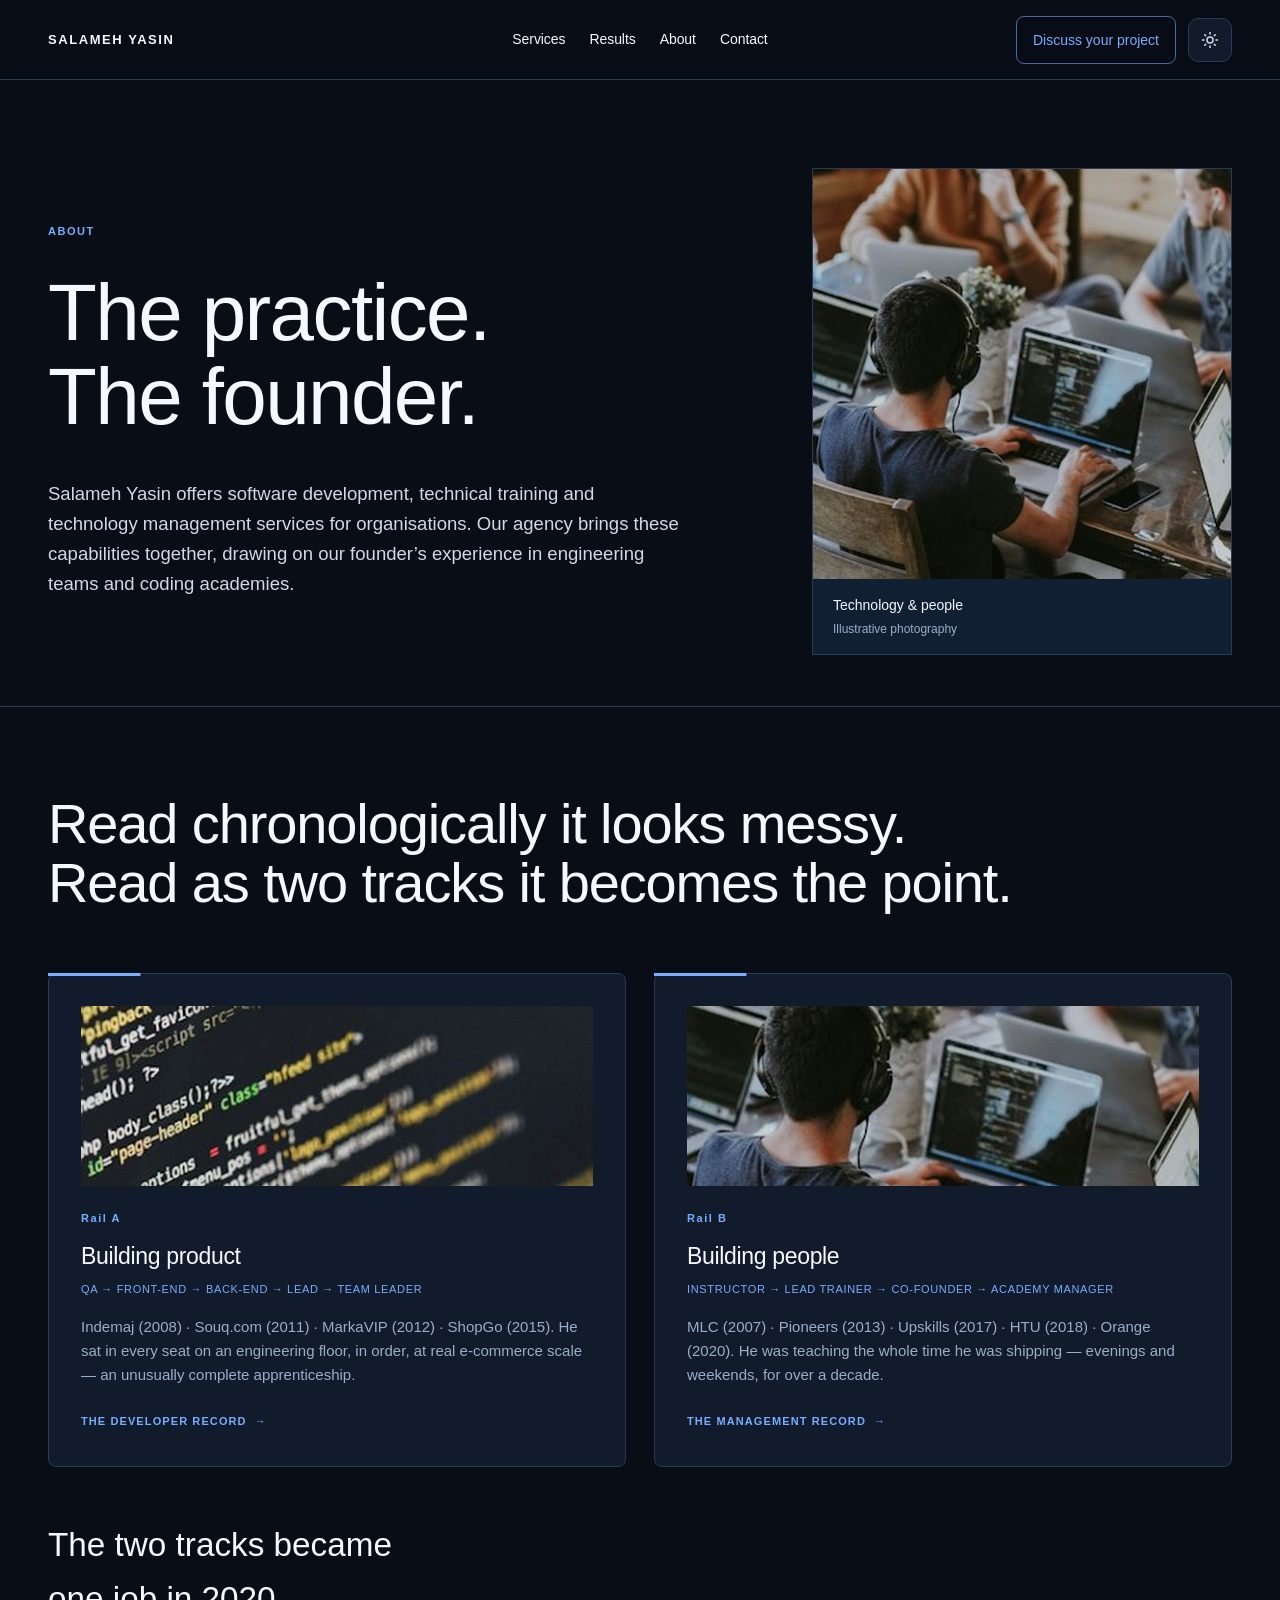
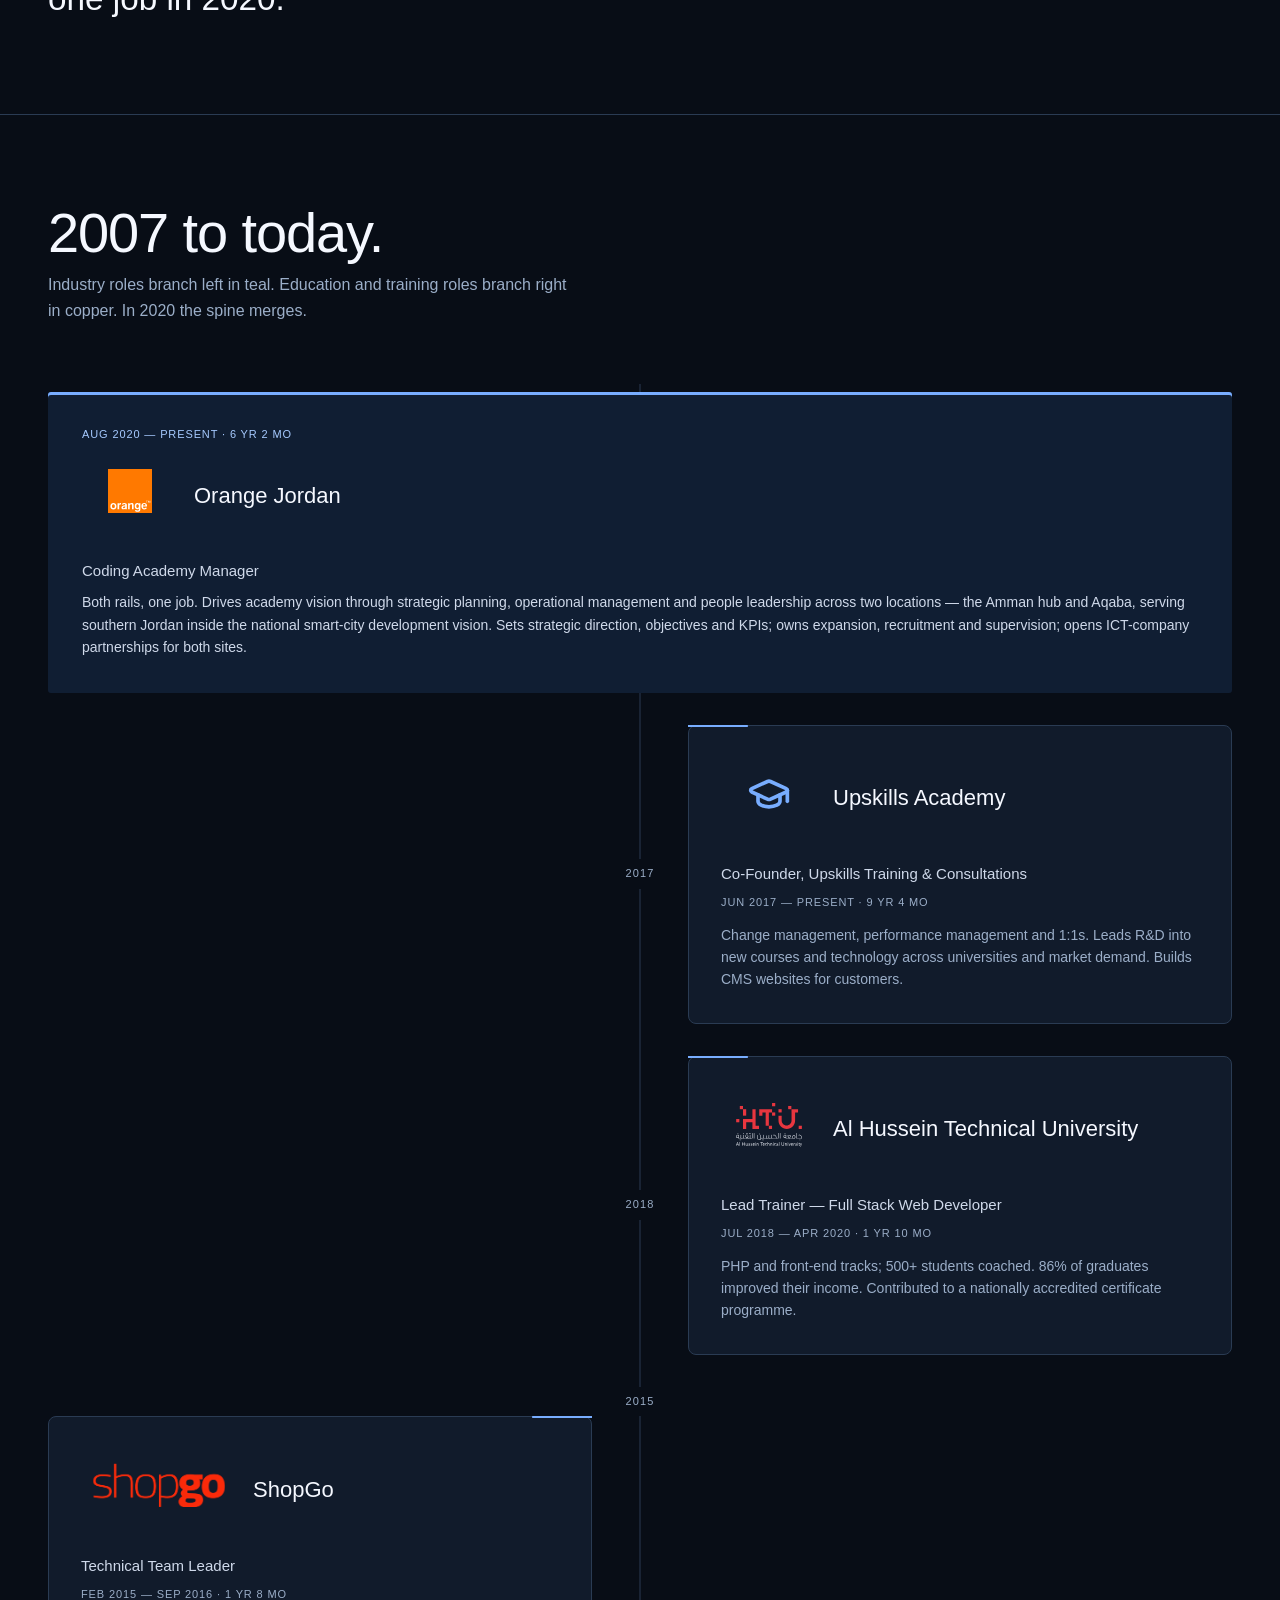
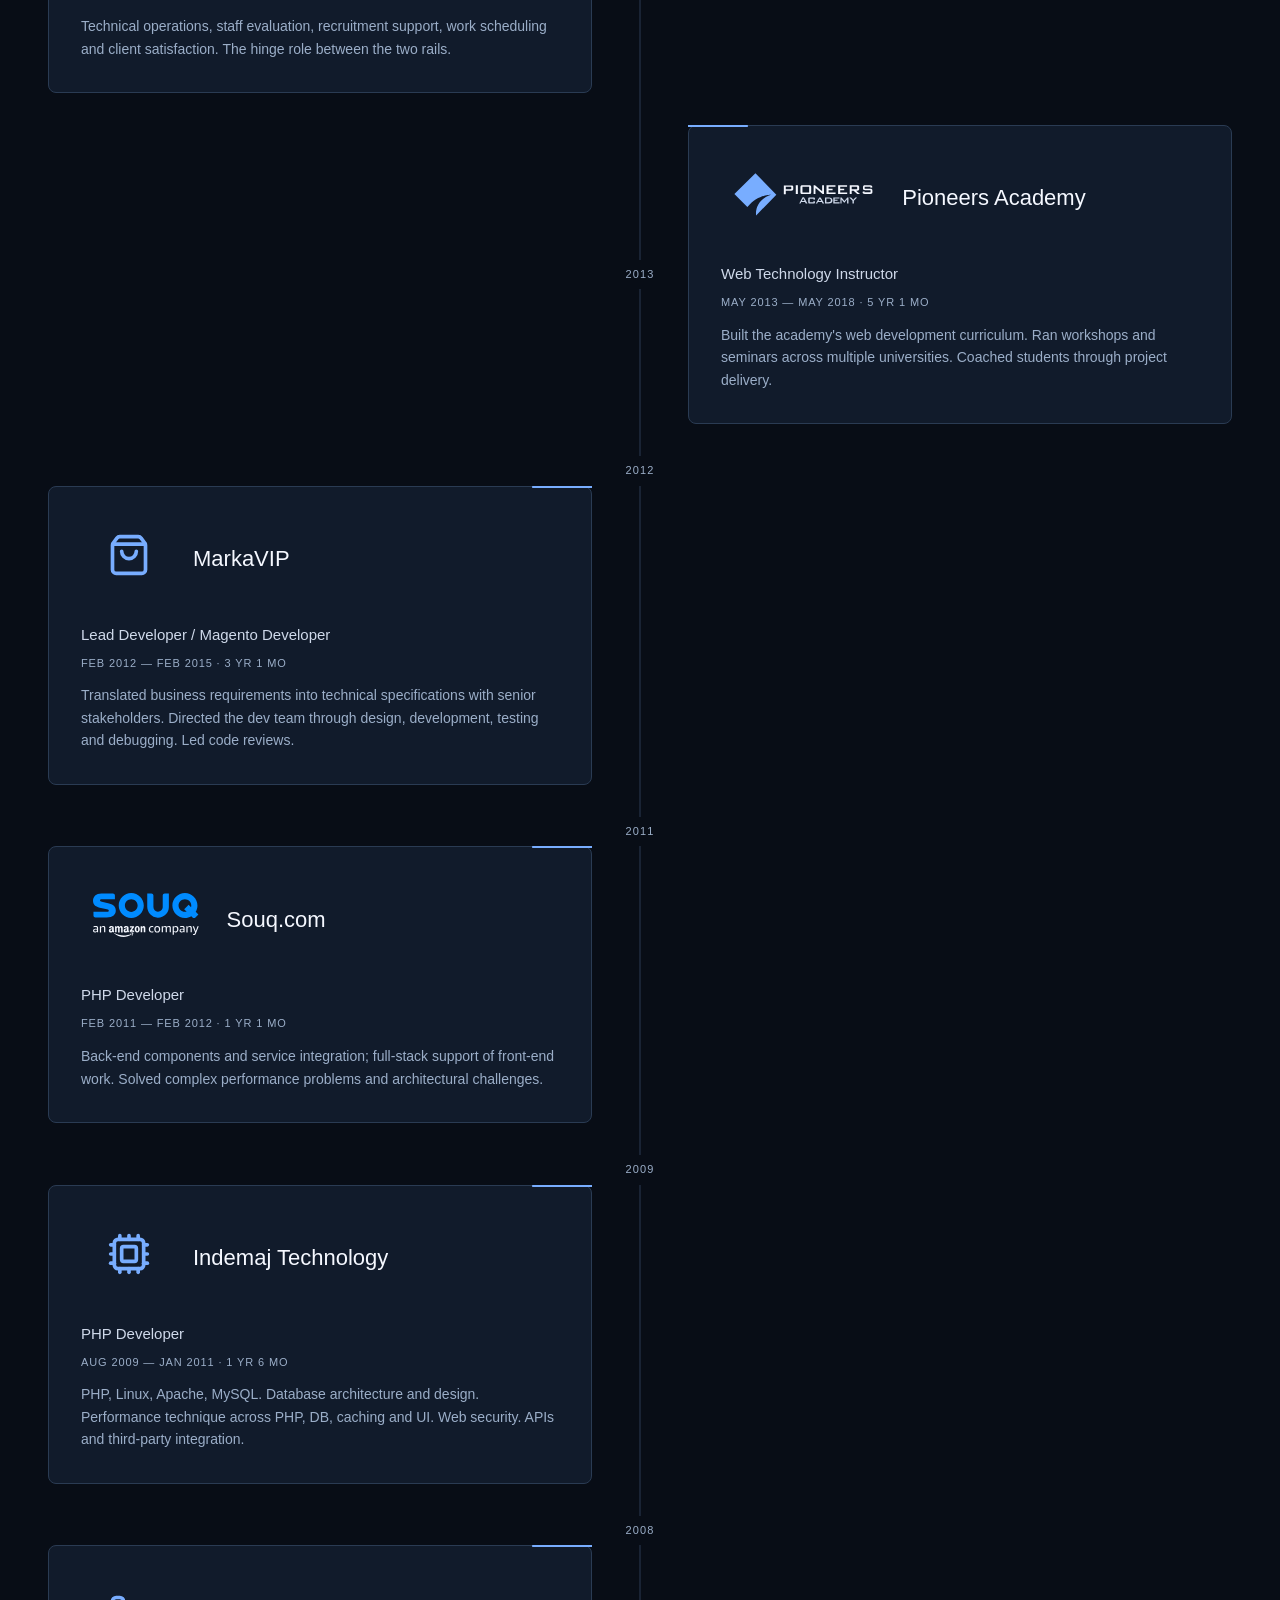
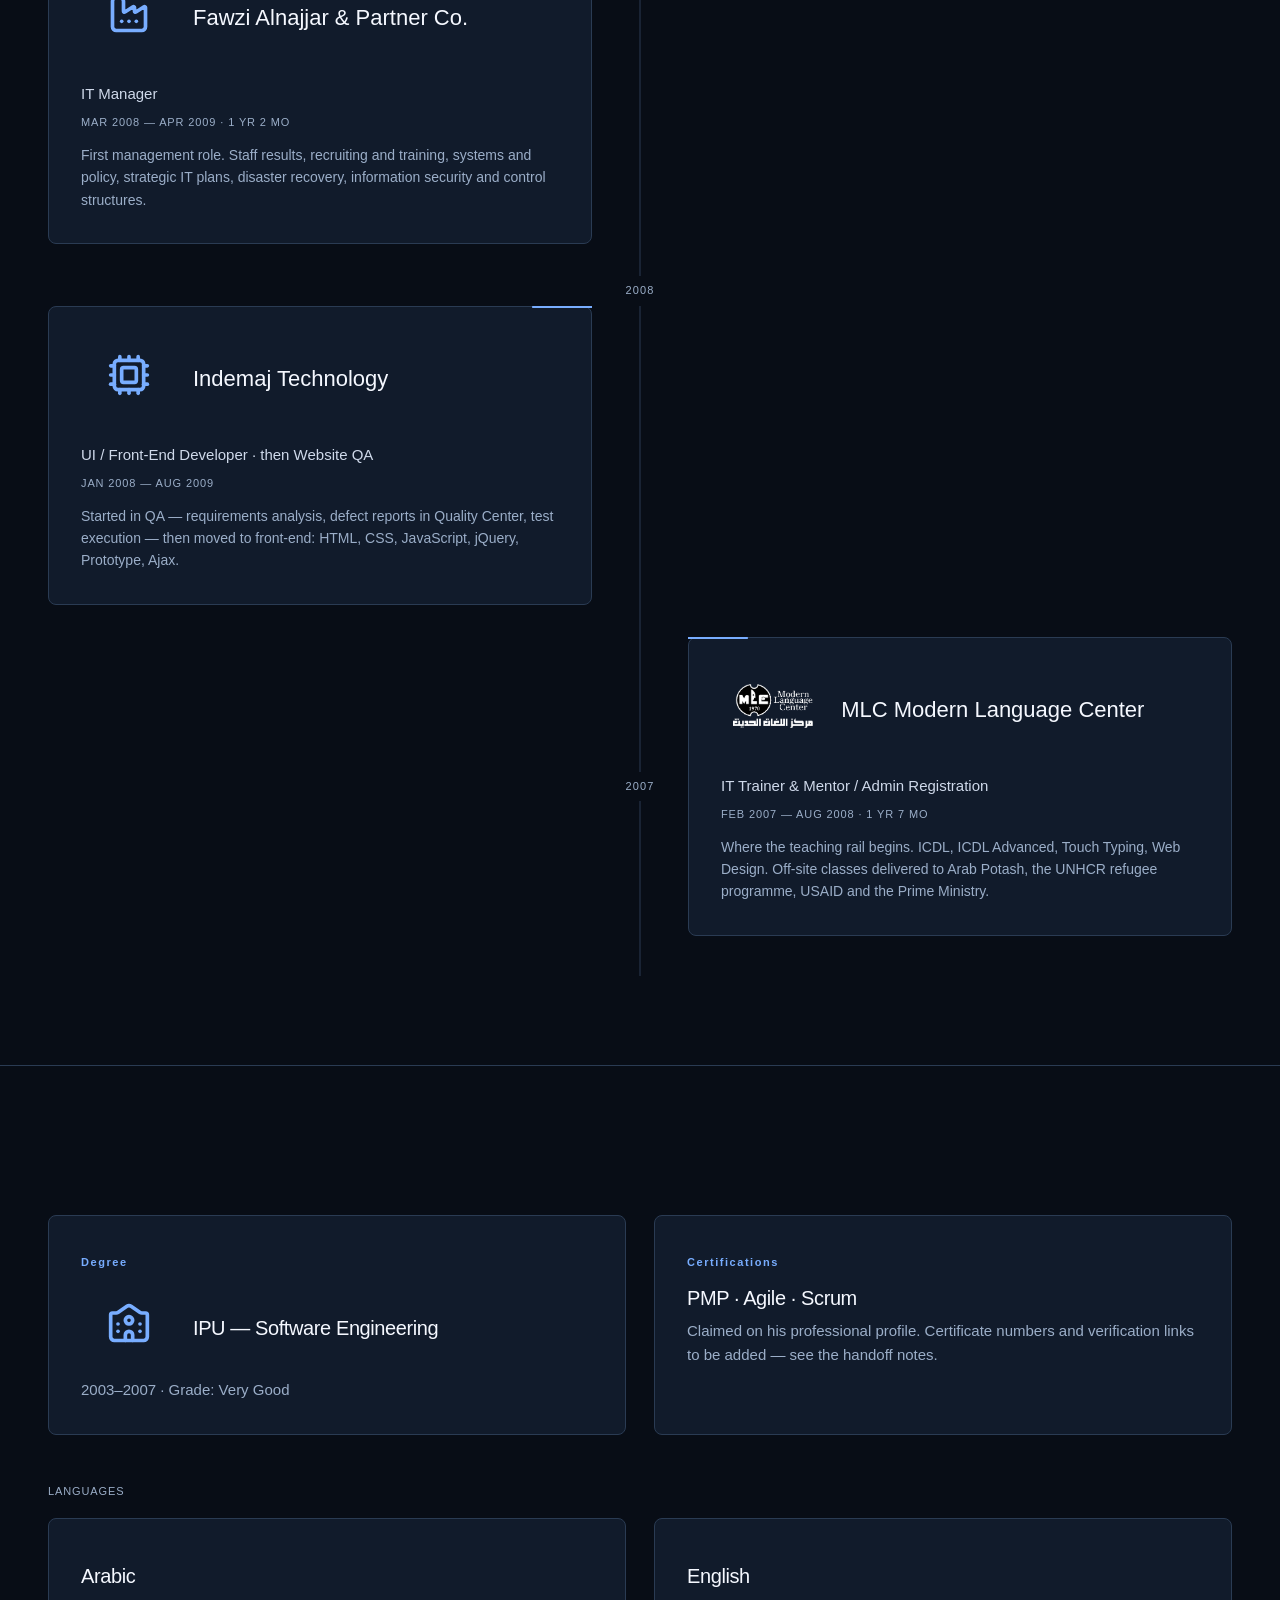
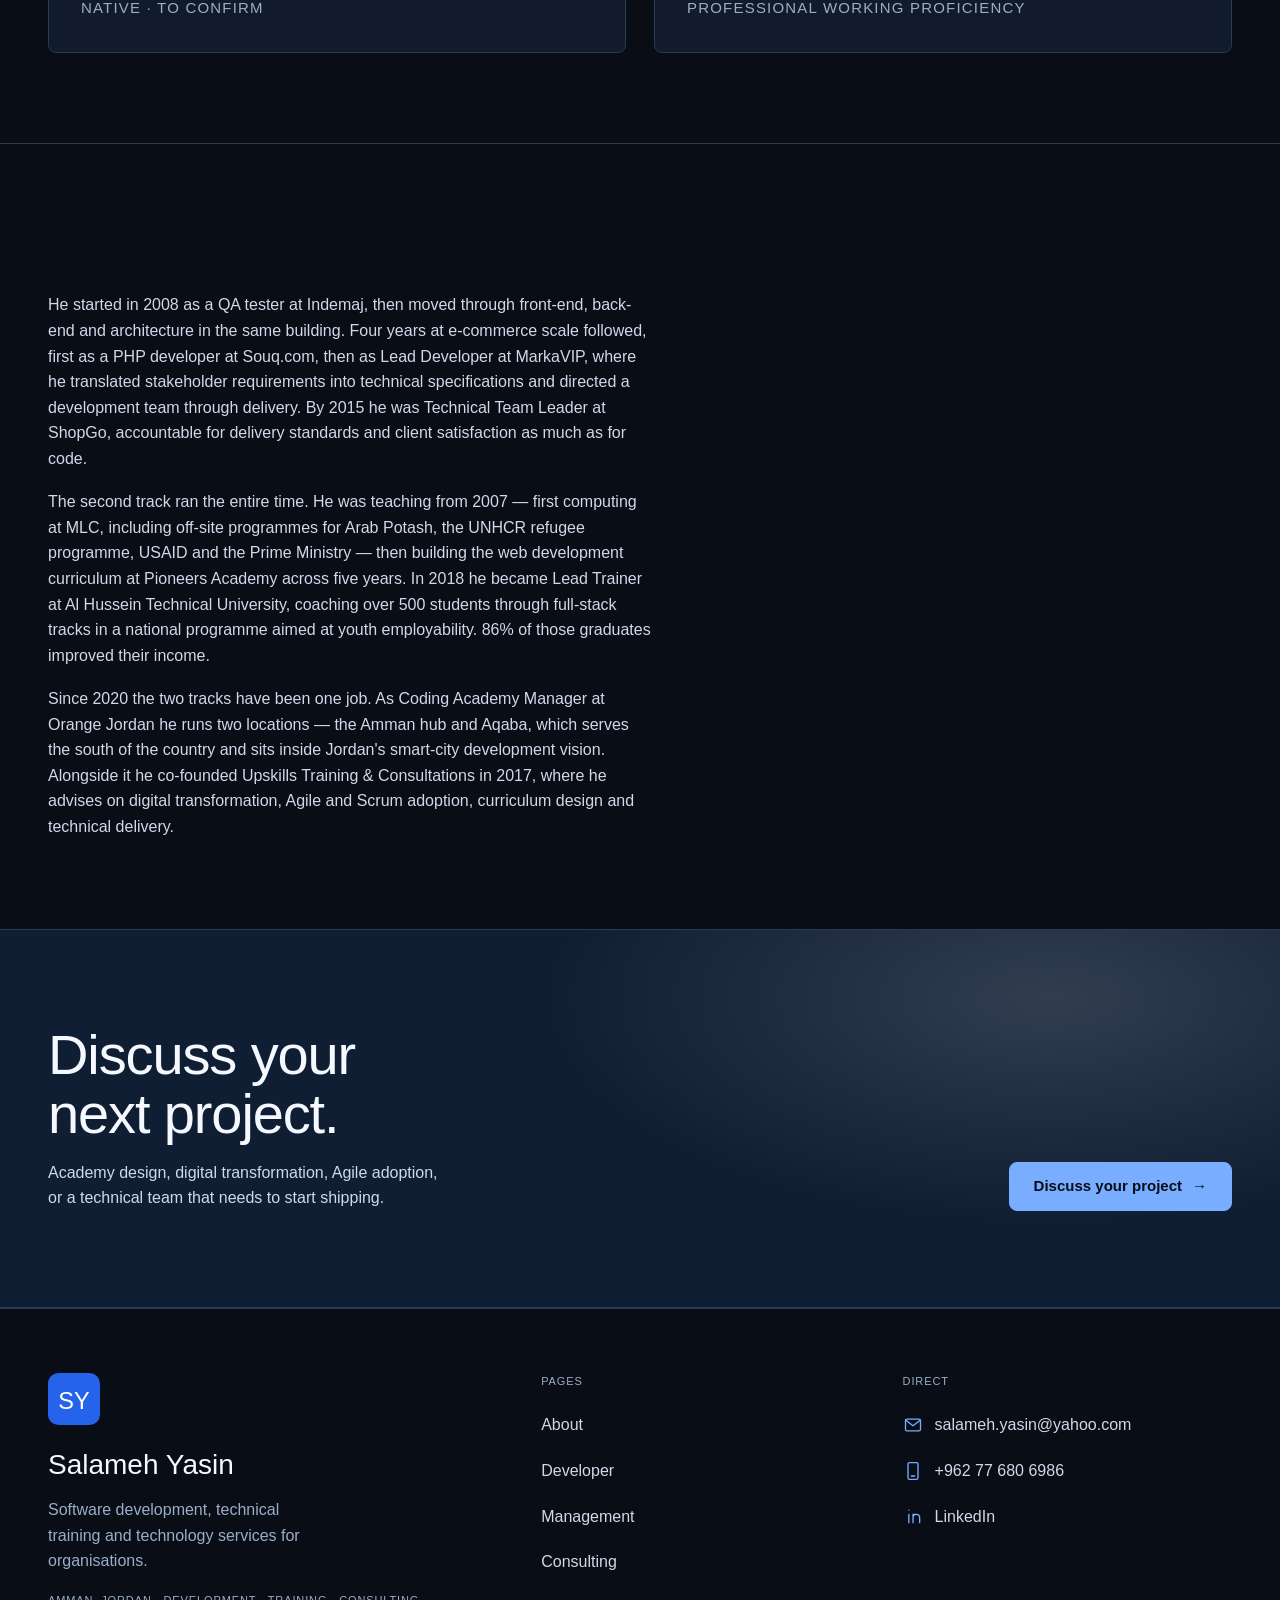
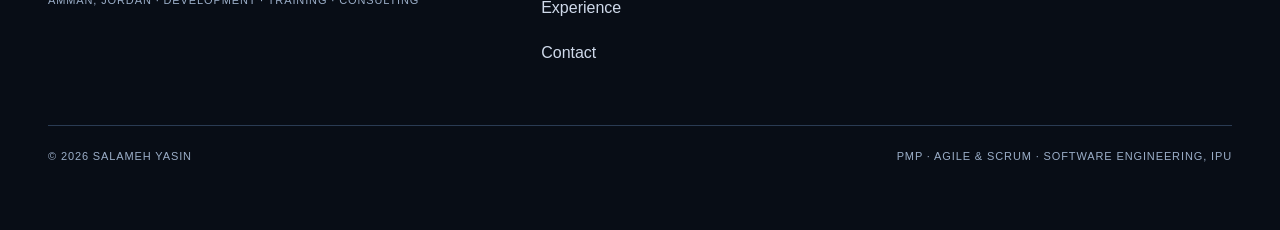
==== commit 675ec9b9: "Complete technology services website with responsive navigation and themes" ====
--- a/about.html
+++ b/about.html
@@ -11,11 +11,11 @@
 <meta property="og:description" content="Nineteen years across engineering and education in Jordan, told as two parallel career rails that converge at Orange Coding Academy in 2020.">
 <meta property="og:image" content="assets/img/og.jpg">
 <meta name="twitter:card" content="summary_large_image">
-<link rel="icon" href='data:image/svg+xml,<svg xmlns="http://www.w3.org/2000/svg" viewBox="0 0 64 64"><rect width="64" height="64" rx="13" fill="%23B4530A"/><text x="32" y="44" font-family="Georgia,serif" font-size="29" fill="%23FAF7F2" text-anchor="middle">SY</text></svg>'>
-<link rel="preconnect" href="https://fonts.googleapis.com">
-<link rel="preconnect" href="https://fonts.gstatic.com" crossorigin>
-<link href="https://fonts.googleapis.com/css2?family=Instrument+Serif:ital@0;1&family=Inter:wght@400;500;600&family=JetBrains+Mono:wght@400;500;600&display=swap" rel="stylesheet">
-<link rel="stylesheet" href="assets/css/style.css?v=6">
+<link rel="icon" type="image/svg+xml" href="favicon.svg?v=4">
+<script src="assets/js/theme.js?v=1"></script>
+<link rel="stylesheet" href="assets/css/style.css?v=35">
+<link rel="stylesheet" href="assets/css/navigation.css?v=2">
+<script src="assets/js/navigation.js?v=2" defer></script>
 </head>
 
 <body>
@@ -26,45 +26,54 @@
   <div class="nav__inner">
     <a class="nav__mark" href="index.html">Salameh Yasin</a>
     <nav class="nav__links" aria-label="Primary">
-      <a class="nav__link" href="developer.html"><svg class="nico" viewBox="0 0 24 24" fill="none" stroke="currentColor" stroke-width="1.7" stroke-linecap="round" stroke-linejoin="round" aria-hidden="true"><path d="M9 6l-5 6 5 6M15 6l5 6-5 6"/></svg><span>Development</span></a>
-      <a class="nav__link" href="management.html"><svg class="nico" viewBox="0 0 24 24" fill="none" stroke="currentColor" stroke-width="1.7" stroke-linecap="round" stroke-linejoin="round" aria-hidden="true"><circle cx="9" cy="8" r="2.6"/><path d="M3.6 19a5.4 5.4 0 0 1 10.8 0"/><circle cx="17.2" cy="8.6" r="1.9"/><path d="M16.2 13.5A4.6 4.6 0 0 1 20.4 19"/></svg><span>Managing</span></a>
-      <a class="nav__link" href="index.html#training"><svg class="nico" viewBox="0 0 24 24" fill="none" stroke="currentColor" stroke-width="1.7" stroke-linecap="round" stroke-linejoin="round" aria-hidden="true"><path d="M12 4.6 22 9.3 12 14 2 9.3z"/><path d="M6.6 11.5V16c0 1.6 2.4 2.9 5.4 2.9s5.4-1.3 5.4-2.9v-4.5"/></svg><span>Training</span></a>
-      <a class="nav__link" href="consulting.html"><svg class="nico" viewBox="0 0 24 24" fill="none" stroke="currentColor" stroke-width="1.7" stroke-linecap="round" stroke-linejoin="round" aria-hidden="true"><path d="M6 11 3 8l3-3 2.6 2.6"/><path d="M18 11l3-3-3-3-2.6 2.6"/><path d="M8.6 7.6h2.2l3 3a1.6 1.6 0 0 1-2.3 2.2l-1.6-1.5"/><path d="M12.9 13.3 15 15.4a1.5 1.5 0 0 1-2.1 2.1l-2.7-2.7"/></svg><span>Consultation</span></a>
+      <div class="nav__item" data-nav-description>
+        <a class="nav__link" href="index.html#agency-services" aria-describedby="nav-description-1">Services</a>
+        <div class="nav__tooltip" id="nav-description-1" role="tooltip"><span class="nav__tooltip-surface">Explore our development, training, management and consulting services.</span></div>
+      </div>
+      <div class="nav__item" data-nav-description>
+        <a class="nav__link" href="index.html#impact" aria-describedby="nav-description-2">Results</a>
+        <div class="nav__tooltip" id="nav-description-2" role="tooltip"><span class="nav__tooltip-surface">See the experience and outcomes behind our work.</span></div>
+      </div>
+      <div class="nav__item" data-nav-description>
+        <a class="nav__link" href="about.html" aria-describedby="nav-description-3">About</a>
+        <div class="nav__tooltip" id="nav-description-3" role="tooltip"><span class="nav__tooltip-surface">Meet Salameh and discover the experience behind the practice.</span></div>
+      </div>
+      <div class="nav__item" data-nav-description>
+        <a class="nav__link" href="contact.html" aria-describedby="nav-description-4">Contact</a>
+        <div class="nav__tooltip" id="nav-description-4" role="tooltip"><span class="nav__tooltip-surface">Tell us about your goals and discuss the right service.</span></div>
+      </div>
     </nav>
-    <a class="nav__cta" href="contact.html">Contact</a>
-    <button class="nav__burger" aria-expanded="false" aria-controls="drawer" aria-label="Menu">
-      <span></span><span></span><span></span>
-    </button>
+    <div class="nav__actions">
+      <a class="nav__cta" href="contact.html">Discuss your project</a>
+      <button class="theme-toggle" type="button" aria-label="Switch to light mode" title="Switch to light mode"><svg class="theme-toggle__sun" xmlns="http://www.w3.org/2000/svg" width="18" height="18" viewBox="0 0 24 24" fill="none" stroke="currentColor" stroke-width="2" stroke-linecap="round" stroke-linejoin="round" aria-hidden="true" focusable="false"><circle cx="12" cy="12" r="4"/><path d="M12 2v2"/><path d="M12 20v2"/><path d="m4.93 4.93 1.41 1.41"/><path d="m17.66 17.66 1.41 1.41"/><path d="M2 12h2"/><path d="M20 12h2"/><path d="m6.34 17.66-1.41 1.41"/><path d="m19.07 4.93-1.41 1.41"/></svg><svg class="theme-toggle__moon" xmlns="http://www.w3.org/2000/svg" width="18" height="18" viewBox="0 0 24 24" fill="none" stroke="currentColor" stroke-width="2" stroke-linecap="round" stroke-linejoin="round" aria-hidden="true" focusable="false"><path d="M20.985 12.486a9 9 0 1 1-9.473-9.472c.405-.022.617.46.402.803a6 6 0 0 0 8.268 8.268c.344-.215.825-.004.803.401"/></svg></button>
+      <button class="nav__burger" type="button" aria-expanded="false" aria-controls="drawer" aria-label="Menu">
+        <span></span><span></span><span></span>
+      </button>
+    </div>
   </div>
   <div class="nav__progress" aria-hidden="true"></div>
 </header>
 
 <div class="drawer" id="drawer">
-  <a href="developer.html">Development</a>
-  <a href="management.html">Managing</a>
-  <a href="index.html#training">Training</a>
-  <a href="consulting.html">Consultation</a>
-  <a href="about.html">About</a>
-  <a href="experience.html">Work</a>
-  <a href="contact.html">Contact</a>
+  <a href="developer.html" aria-labelledby="drawer-label-1" aria-describedby="drawer-description-1"><span class="drawer__label" id="drawer-label-1">Development</span><span class="drawer__description" id="drawer-description-1">Software and e-commerce solutions designed for your business.</span></a>
+  <a href="management.html" aria-labelledby="drawer-label-2" aria-describedby="drawer-description-2"><span class="drawer__label" id="drawer-label-2">Management</span><span class="drawer__description" id="drawer-description-2">Project leadership, agile delivery and engineering team support.</span></a>
+  <a href="training.html" aria-labelledby="drawer-label-3" aria-describedby="drawer-description-3"><span class="drawer__label" id="drawer-label-3">Training</span><span class="drawer__description" id="drawer-description-3">Hands-on programmes that build technical skills and confident teams.</span></a>
+  <a href="consulting.html" aria-labelledby="drawer-label-4" aria-describedby="drawer-description-4"><span class="drawer__label" id="drawer-label-4">Consulting</span><span class="drawer__description" id="drawer-description-4">Clear direction for architecture, digital transformation and technical decisions.</span></a>
+  <a href="about.html" aria-labelledby="drawer-label-5" aria-describedby="drawer-description-5"><span class="drawer__label" id="drawer-label-5">About</span><span class="drawer__description" id="drawer-description-5">Meet Salameh and discover the experience behind the practice.</span></a>
+  <a href="experience.html" aria-labelledby="drawer-label-6" aria-describedby="drawer-description-6"><span class="drawer__label" id="drawer-label-6">Founder experience</span><span class="drawer__description" id="drawer-description-6">Explore Salameh’s career in software engineering, leadership and education.</span></a>
+  <a href="contact.html" aria-labelledby="drawer-label-7" aria-describedby="drawer-description-7"><span class="drawer__label" id="drawer-label-7">Contact</span><span class="drawer__description" id="drawer-description-7">Tell us about your goals and discuss the right service.</span></a>
 </div>
 
 <main id="main">
 
   <section class="phead">
-    <div class="wrap">
+    <div class="wrap visual-intro"><div class="visual-intro__copy">
       <span class="eyebrow rv">About</span>
       <h1 class="d1 phead__title reveal-lines">
-        <span><i>Nineteen years,</i></span>
-        <span><i>two tracks.</i></span>
+        <span><i>The practice.</i></span>
+        <span><i>The founder.</i></span>
       </h1>
-      <p class="lead rv">
-        Salameh Yasin has spent nineteen years on both sides of the same problem:
-        how organisations build technology, and how they build the people who
-        build it.
-      </p>
-    </div>
-  </section>
+      <p class="lead rv">Salameh Yasin offers software development, technical training and technology management services for organisations. Our agency brings these capabilities together, drawing on our founder’s experience in engineering teams and coding academies.</p></div><figure class="visual-intro__figure"><img src="assets/img/hero-a3.jpg" alt="People collaborating around laptops" width="532" height="686" decoding="async"><figcaption>Technology &amp; people<span>Illustrative photography</span></figcaption></figure></div></section>
 
   <!-- ==================================================== 01 THE TWO RAILS -->
   <section class="section section--ruled">
@@ -74,7 +83,7 @@
       </header>
 
       <div class="grid-2 rv-stagger">
-        <article class="pcard" data-c="teal">
+        <article class="pcard" data-c="teal"><img class="track-photo" src="assets/img/hero-a1.jpg" alt="Source code on a screen" width="532" height="686" loading="lazy" decoding="async">
           <span class="pcard__num">Rail A</span>
           <h3 class="d4 pcard__title">Building product</h3>
           <p class="mono" style="color:var(--teal);margin:0 0 1rem;letter-spacing:.06em">
@@ -88,7 +97,7 @@
           <a class="tlink" href="developer.html">The developer record <span aria-hidden="true">&rarr;</span></a>
         </article>
 
-        <article class="pcard" data-c="copper">
+        <article class="pcard" data-c="copper"><img class="track-photo" src="assets/img/hero-a3.jpg" alt="People working together with laptops" width="532" height="686" loading="lazy" decoding="async">
           <span class="pcard__num">Rail B</span>
           <h3 class="d4 pcard__title">Building people</h3>
           <p class="mono" style="color:var(--copper);margin:0 0 1rem;letter-spacing:.06em">
@@ -122,7 +131,7 @@
 
         <div class="vtl__row"><div class="vtl__merge rv">
           <p class="vtl__dates mono">Aug 2020 &mdash; present &middot; 6 yr 2 mo</p>
-          <p class="vtl__org">Orange Jordan</p>
+          <p class="vtl__org"><span class="org-logo"><img src="assets/img/logos/orange.svg" alt="" width="72" height="48" loading="lazy" decoding="async"></span><span>Orange Jordan</span></p>
           <p class="vtl__role">Coding Academy Manager</p>
           <p class="vtl__desc">
             Both rails, one job. Drives academy vision through strategic planning,
@@ -137,7 +146,7 @@
         <div class="vtl__row vtl__row--r rv">
           <span class="vtl__year">2017</span>
           <div class="vtl__card">
-            <p class="vtl__org">Upskills Academy</p>
+            <p class="vtl__org"><span class="org-logo org-logo--symbol"><img src="assets/img/logos/upskills-symbol.svg" alt="" width="36" height="36" decoding="async"></span><span>Upskills Academy</span></p>
             <p class="vtl__role">Co-Founder, Upskills Training &amp; Consultations</p>
             <p class="vtl__dates mono">Jun 2017 &mdash; present &middot; 9 yr 4 mo</p>
             <p class="vtl__desc">Change management, performance management and 1:1s. Leads R&amp;D into new courses and technology across universities and market demand. Builds CMS websites for customers.</p>
@@ -147,7 +156,7 @@
         <div class="vtl__row vtl__row--r rv">
           <span class="vtl__year">2018</span>
           <div class="vtl__card">
-            <p class="vtl__org">Al Hussein Technical University</p>
+            <p class="vtl__org"><span class="org-logo"><img src="assets/img/logos/htu-dark.svg" alt="" width="72" height="48" loading="lazy" decoding="async"></span><span>Al Hussein Technical University</span></p>
             <p class="vtl__role">Lead Trainer &mdash; Full Stack Web Developer</p>
             <p class="vtl__dates mono">Jul 2018 &mdash; Apr 2020 &middot; 1 yr 10 mo</p>
             <p class="vtl__desc">PHP and front-end tracks; 500+ students coached. 86% of graduates improved their income. Contributed to a nationally accredited certificate programme.</p>
@@ -157,7 +166,7 @@
         <div class="vtl__row vtl__row--l rv">
           <span class="vtl__year">2015</span>
           <div class="vtl__card">
-            <p class="vtl__org">ShopGo</p>
+            <p class="vtl__org"><span class="org-logo"><span class="logo-crop--shopgo"><img src="assets/img/logos/shopgo-transparent.png" alt="" width="72" height="48" loading="lazy" decoding="async"></span></span><span>ShopGo</span></p>
             <p class="vtl__role">Technical Team Leader</p>
             <p class="vtl__dates mono">Feb 2015 &mdash; Sep 2016 &middot; 1 yr 8 mo</p>
             <p class="vtl__desc">Technical operations, staff evaluation, recruitment support, work scheduling and client satisfaction. The hinge role between the two rails.</p>
@@ -167,7 +176,7 @@
         <div class="vtl__row vtl__row--r rv">
           <span class="vtl__year">2013</span>
           <div class="vtl__card">
-            <p class="vtl__org">Pioneers Academy</p>
+            <p class="vtl__org"><span class="org-logo"><img src="assets/img/logos/pioneers-dark.svg" alt="" width="72" height="48" loading="lazy" decoding="async"></span><span>Pioneers Academy</span></p>
             <p class="vtl__role">Web Technology Instructor</p>
             <p class="vtl__dates mono">May 2013 &mdash; May 2018 &middot; 5 yr 1 mo</p>
             <p class="vtl__desc">Built the academy's web development curriculum. Ran workshops and seminars across multiple universities. Coached students through project delivery.</p>
@@ -177,7 +186,7 @@
         <div class="vtl__row vtl__row--l rv">
           <span class="vtl__year">2012</span>
           <div class="vtl__card">
-            <p class="vtl__org">MarkaVIP</p>
+            <p class="vtl__org"><span class="org-logo org-logo--symbol"><img src="assets/img/logos/markavip-symbol.svg" alt="" width="36" height="36" decoding="async"></span><span>MarkaVIP</span></p>
             <p class="vtl__role">Lead Developer / Magento Developer</p>
             <p class="vtl__dates mono">Feb 2012 &mdash; Feb 2015 &middot; 3 yr 1 mo</p>
             <p class="vtl__desc">Translated business requirements into technical specifications with senior stakeholders. Directed the dev team through design, development, testing and debugging. Led code reviews.</p>
@@ -187,7 +196,7 @@
         <div class="vtl__row vtl__row--l rv">
           <span class="vtl__year">2011</span>
           <div class="vtl__card">
-            <p class="vtl__org">Souq.com</p>
+            <p class="vtl__org"><span class="org-logo"><img src="assets/img/logos/souq-dark.svg" alt="" width="72" height="48" loading="lazy" decoding="async"></span><span>Souq.com</span></p>
             <p class="vtl__role">PHP Developer</p>
             <p class="vtl__dates mono">Feb 2011 &mdash; Feb 2012 &middot; 1 yr 1 mo</p>
             <p class="vtl__desc">Back-end components and service integration; full-stack support of front-end work. Solved complex performance problems and architectural challenges.</p>
@@ -197,7 +206,7 @@
         <div class="vtl__row vtl__row--l rv">
           <span class="vtl__year">2009</span>
           <div class="vtl__card">
-            <p class="vtl__org">Indemaj Technology</p>
+            <p class="vtl__org"><span class="org-logo org-logo--symbol"><img src="assets/img/logos/indemaj-symbol.svg" alt="" width="36" height="36" decoding="async"></span><span>Indemaj Technology</span></p>
             <p class="vtl__role">PHP Developer</p>
             <p class="vtl__dates mono">Aug 2009 &mdash; Jan 2011 &middot; 1 yr 6 mo</p>
             <p class="vtl__desc">PHP, Linux, Apache, MySQL. Database architecture and design. Performance technique across PHP, DB, caching and UI. Web security. APIs and third-party integration.</p>
@@ -207,7 +216,7 @@
         <div class="vtl__row vtl__row--l rv">
           <span class="vtl__year">2008</span>
           <div class="vtl__card">
-            <p class="vtl__org">Fawzi Alnajjar &amp; Partner Co.</p>
+            <p class="vtl__org"><span class="org-logo org-logo--symbol"><img src="assets/img/logos/fawzi-alnajjar-symbol.svg" alt="" width="36" height="36" decoding="async"></span><span>Fawzi Alnajjar &amp; Partner Co.</span></p>
             <p class="vtl__role">IT Manager</p>
             <p class="vtl__dates mono">Mar 2008 &mdash; Apr 2009 &middot; 1 yr 2 mo</p>
             <p class="vtl__desc">First management role. Staff results, recruiting and training, systems and policy, strategic IT plans, disaster recovery, information security and control structures.</p>
@@ -217,7 +226,7 @@
         <div class="vtl__row vtl__row--l rv">
           <span class="vtl__year">2008</span>
           <div class="vtl__card">
-            <p class="vtl__org">Indemaj Technology</p>
+            <p class="vtl__org"><span class="org-logo org-logo--symbol"><img src="assets/img/logos/indemaj-symbol.svg" alt="" width="36" height="36" decoding="async"></span><span>Indemaj Technology</span></p>
             <p class="vtl__role">UI / Front-End Developer &middot; then Website QA</p>
             <p class="vtl__dates mono">Jan 2008 &mdash; Aug 2009</p>
             <p class="vtl__desc">Started in QA &mdash; requirements analysis, defect reports in Quality Center, test execution &mdash; then moved to front-end: HTML, CSS, JavaScript, jQuery, Prototype, Ajax.</p>
@@ -227,7 +236,7 @@
         <div class="vtl__row vtl__row--r rv">
           <span class="vtl__year">2007</span>
           <div class="vtl__card">
-            <p class="vtl__org">MLC Modern Language Center</p>
+            <p class="vtl__org"><span class="org-logo"><img src="assets/img/logos/mlc.png" alt="" width="72" height="48" loading="lazy" decoding="async"></span><span>MLC Modern Language Center</span></p>
             <p class="vtl__role">IT Trainer &amp; Mentor / Admin Registration</p>
             <p class="vtl__dates mono">Feb 2007 &mdash; Aug 2008 &middot; 1 yr 7 mo</p>
             <p class="vtl__desc">Where the teaching rail begins. ICDL, ICDL Advanced, Touch Typing, Web Design. Off-site classes delivered to Arab Potash, the UNHCR refugee programme, USAID and the Prime Ministry.</p>
@@ -246,7 +255,7 @@
       <div class="grid-2 rv-stagger">
         <div class="panel">
           <span class="panel__num">Degree</span>
-          <h3 class="panel__title">IPU &mdash; Software Engineering</h3>
+          <h3 class="panel__title"><span class="org-logo org-logo--symbol"><img src="assets/img/logos/ipu-symbol.svg" alt="" width="36" height="36" decoding="async"></span><span>IPU &mdash; Software Engineering</span></h3>
           <p class="panel__body">2003&ndash;2007 &middot; Grade: Very Good</p>
         </div>
         <div class="panel">
@@ -318,10 +327,10 @@
   <section class="cta">
     <div class="wrap cta__inner">
       <div>
-        <h2 class="d2 cta__title">Tell me what you're building.</h2>
+        <h2 class="d2 cta__title">Discuss your next project.</h2>
         <p class="cta__sub">Academy design, digital transformation, Agile adoption, or a technical team that needs to start shipping.</p>
       </div>
-      <a class="btn btn--onink" href="contact.html">Book a consultation <span class="btn__arrow" aria-hidden="true">&rarr;</span></a>
+      <a class="btn btn--onink" href="contact.html">Discuss your project <span class="btn__arrow" aria-hidden="true">&rarr;</span></a>
     </div>
   </section>
 </main>
@@ -331,9 +340,9 @@
   <div class="wrap">
     <div class="foot__grid">
       <div>
-        <p class="foot__mark">Salameh Yasin</p>
-        <p class="muted" style="max-width:32ch">Technology leader, engineering manager and digital transformation consultant.</p>
-        <p class="mono" style="margin-top:14px;color:var(--muted)">Amman, Jordan &middot; Available for advisory work</p>
+        <img class="foot__emblem" src="favicon.svg?v=4" alt="" width="52" height="52" loading="lazy"><p class="foot__mark">Salameh Yasin</p>
+        <p class="muted" style="max-width:32ch">Software development, technical training and technology services for organisations.</p>
+        <p class="mono" style="margin-top:14px;color:var(--muted)">Amman, Jordan &middot; Development · Training · Consulting</p>
       </div>
       <div>
         <span class="foot__label mono">Pages</span>
@@ -349,9 +358,9 @@
       <div>
         <span class="foot__label mono">Direct</span>
         <nav class="foot__links">
-          <a href="mailto:salameh.yasin@yahoo.com">salameh.yasin@yahoo.com</a>
-          <a href="tel:+962776806986">+962 77 680 6986</a>
-          <a href="https://www.linkedin.com/in/salamehyasin" rel="noopener">LinkedIn</a>
+          <a href="mailto:salameh.yasin@yahoo.com"><svg viewBox="0 0 24 24" width="20" height="20" fill="none" stroke="currentColor" stroke-width="1.6" stroke-linecap="round" stroke-linejoin="round" aria-hidden="true"><rect x="3" y="5" width="18" height="14" rx="2"/><path d="m3 6 9 7 9-7"/></svg><span>salameh.yasin@yahoo.com</span></a>
+          <a href="tel:+962776806986"><svg viewBox="0 0 24 24" width="20" height="20" fill="none" stroke="currentColor" stroke-width="1.6" stroke-linecap="round" stroke-linejoin="round" aria-hidden="true"><rect x="6" y="2" width="12" height="20" rx="2"/><path d="M10 18h4"/></svg><span>+962 77 680 6986</span></a>
+          <a href="https://www.linkedin.com/in/salamehyasin" rel="noopener"><svg viewBox="0 0 24 24" width="20" height="20" fill="none" stroke="currentColor" stroke-width="1.6" stroke-linecap="round" stroke-linejoin="round" aria-hidden="true"><path d="M7 10v10M7 5v.01M12 20V10h4a4 4 0 0 1 4 4v6M12 14a4 4 0 0 1 4-4"/></svg><span>LinkedIn</span></a>
         </nav>
       </div>
     </div>
@@ -362,6 +371,6 @@
   </div>
 </footer>
 
-<script src="assets/js/main.js?v=6"></script>
+<script src="assets/js/main.js?v=35"></script>
 </body>
 </html>
--- a/assets/css/style.css
+++ b/assets/css/style.css
@@ -6,48 +6,43 @@
 
 /* --------------------------------------------------------------- 1. TOKENS */
 :root {
-  /* Ground & ink — monochrome */
-  --paper:      #FFFFFF;
-  --raised:     #FAFAFA;
-  --ink:        #0B0B0B;
-  --graphite:   #2E2E2E;
-  --muted:      #6E6E6E;
-  --rule:       #E4E4E4;
-  --rule-soft:  #F1F1F1;
-
-  /* Red is a primary alongside white and black, not a stray accent. The two
-     accent tokens now carry it, which puts red through every eyebrow, section
-     number, tag, chip, step marker, map pin and pillar reference at once. */
-  --copper:     #D42A20;
-  --copper-lo:  #FCEBE9;
-  --teal:       #D42A20;
-  --teal-lo:    #FCEBE9;
-
-  /* Actions and active states. Same red — kept as its own token so buttons and
-     hover can be retuned without touching the decorative uses above.
-     5.1:1 on white, so it is safe as text and carries white labels. */
-  --action:      #D42A20;
-  --action-lo:   #FCEBE9;
-  /* #D42A20 only reaches 3.7:1 on the ink ground, so dark panels use a lighter
-     red instead — 5.9:1 on #0B0B0B. */
-  --action-dark: #FF6B5E;
+  /* Technical dark palette: blue-black surfaces, white text, electric blue accents. */
+  color-scheme: dark;
+  --paper:      #080D16;
+  --raised:     #111B2B;
+  --ink:        #F5F8FF;
+  --graphite:   #CFD9EA;
+  --muted:      #9BAEC8;
+  --rule:       #2A3B53;
+  --rule-soft:  #15243A;
+  --copper:     #78ADFF;
+  --copper-lo:  #102442;
+  --teal:       #78ADFF;
+  --teal-lo:    #102442;
+  --action:      #78ADFF;
+  --action-lo:   #102442;
+  --action-dark: #A6CAFF;
 
   /* Per-page accent. Overridden on pillar pages via [data-accent]. */
   --accent:     var(--copper);
   --accent-lo:  var(--copper-lo);
 
+  --panel: #111F33;
+  --feature: #101E33;
+  --field-border: #617894;
+
   /* Type */
-  --display: "Instrument Serif", "Iowan Old Style", Georgia, "Times New Roman", serif;
-  --body:    "Inter", -apple-system, BlinkMacSystemFont, "Segoe UI", Helvetica, Arial, sans-serif;
-  --mono:    "JetBrains Mono", ui-monospace, SFMono-Regular, "SF Mono", Menlo, monospace;
-
-  /* Metrics */
-  /* One measure for the whole site. The hero and services already ran on
-     1440/12; every other section, the nav and the footer now match, so
-     nothing is inset relative to anything else. */
-  --wrap: 1440px;
-  --gutter: 12px;
-  --nav-h: 72px;
+  --body: Helvetica, "Helvetica Neue", Arial, sans-serif;
+  --display: var(--body);
+  --mono: var(--body);
+
+  /* Shared content boundary and an eight-pixel spacing rhythm. */
+  --wrap: 1280px;
+  --gutter: clamp(24px, 4vw, 48px);
+  --nav-h: 80px;
+  --space-section: clamp(64px, 7vw, 96px);
+  --space-card: clamp(24px, 3vw, 32px);
+  --radius: 8px;
 
   /* Motion */
   --ease: cubic-bezier(.22, .61, .36, 1);
@@ -55,10 +50,10 @@
   --dur: 400ms;
 }
 
-@media (max-width: 700px) { :root { --gutter: 16px; } }
+@media (max-width: 700px) { :root { --gutter: 24px; } }
 
 [data-accent="teal"]     { --accent: var(--teal);     --accent-lo: var(--teal-lo); }
-[data-accent="graphite"] { --accent: var(--graphite); --accent-lo: #EFEFEF; }
+[data-accent="graphite"] { --accent: var(--graphite); --accent-lo: var(--rule-soft); }
 [data-accent="copper"]   { --accent: var(--copper);   --accent-lo: var(--copper-lo); }
 
 /* ----------------------------------------------------------- 2. FOUNDATION */
@@ -99,7 +94,8 @@
   width: 100%;
   max-width: var(--wrap);
   margin-inline: auto;
-  padding-inline: var(--gutter);
+  padding-left: max(var(--gutter), env(safe-area-inset-left));
+  padding-right: max(var(--gutter), env(safe-area-inset-right));
 }
 
 .skip {
@@ -107,7 +103,7 @@
   background: var(--ink); color: var(--paper);
   padding: 12px 20px;
   transform: translateY(-200%);
-  transition: transform 220ms var(--ease);
+  transition: transform var(--motion-interaction) var(--ease);
 }
 .skip:focus { transform: none; }
 
@@ -175,8 +171,8 @@
   backdrop-filter: saturate(1.4) blur(14px);
   -webkit-backdrop-filter: saturate(1.4) blur(14px);
   border-bottom: 1px solid transparent;
-  transition: height 320ms var(--ease), background 320ms var(--ease),
-              border-color 320ms var(--ease);
+  transition: height var(--motion-interaction) var(--ease), background var(--motion-interaction) var(--ease),
+              border-color var(--motion-interaction) var(--ease);
 }
 .nav.is-stuck {
   height: 62px;
@@ -186,7 +182,8 @@
 
 .nav__inner {
   width: 100%; max-width: var(--wrap);
-  margin-inline: auto; padding-inline: var(--gutter);
+  margin-inline: auto; padding-left: max(var(--gutter), env(safe-area-inset-left));
+  padding-right: max(var(--gutter), env(safe-area-inset-right));
   display: flex; align-items: center; gap: clamp(16px, 2vw, 28px);
 }
 
@@ -217,7 +214,7 @@
   padding: 6px 0;
   position: relative;
   white-space: nowrap;
-  transition: color 220ms var(--ease);
+  transition: color var(--motion-interaction) var(--ease);
 }
 .nico { width: 19px; height: 19px; flex: none; }
 
@@ -228,7 +225,7 @@
   width: 100%; height: 1px;
   background: currentColor;
   transform: scaleX(0); transform-origin: right;
-  transition: transform 340ms var(--ease-out);
+  transition: transform var(--motion-interaction) var(--ease-out);
 }
 .nav__link:hover { color: var(--muted); }
 .nav__link:hover span::after,
@@ -236,14 +233,14 @@
 
 .nav__cta {
   flex: none;
-  padding: 10px 22px;
+  padding: 10px 10px;
   border: 1px solid var(--rule);
   border-radius: 6px;
   color: var(--muted);
   font-size: 0.9375rem;
   white-space: nowrap;
-  transition: color 240ms var(--ease), border-color 240ms var(--ease),
-              background-color 240ms var(--ease);
+  transition: color var(--motion-interaction) var(--ease), border-color var(--motion-interaction) var(--ease),
+              background-color var(--motion-interaction) var(--ease);
 }
 .nav__cta:hover { color: var(--paper); background: var(--action); border-color: var(--action); }
 .nav__cta { color: var(--action); border-color: color-mix(in srgb, var(--action) 42%, var(--rule)); }
@@ -268,7 +265,7 @@
 .nav__burger span {
   display: block; width: 20px; height: 1.5px;
   background: var(--ink); margin: 4px auto;
-  transition: transform 320ms var(--ease), opacity 200ms var(--ease);
+  transition: transform var(--motion-interaction) var(--ease), opacity var(--motion-interaction) var(--ease);
 }
 .nav__burger[aria-expanded="true"] span:nth-child(1) { transform: translateY(5.5px) rotate(45deg); }
 .nav__burger[aria-expanded="true"] span:nth-child(2) { opacity: 0; }
@@ -281,7 +278,7 @@
   padding: 40px var(--gutter);
   display: flex; flex-direction: column; gap: 4px;
   clip-path: inset(0 0 100% 0);
-  transition: clip-path 520ms var(--ease-out);
+  transition: clip-path var(--motion-interaction) var(--ease-out);
   overflow-y: auto;
 }
 .drawer.is-open { clip-path: inset(0 0 0 0); }
@@ -291,7 +288,7 @@
   padding: 14px 0;
   border-bottom: 1px solid var(--rule);
   opacity: 0; transform: translateY(14px);
-  transition: opacity 400ms var(--ease), transform 400ms var(--ease-out);
+  transition: opacity var(--motion-interaction) var(--ease), transform var(--motion-interaction) var(--ease-out);
 }
 .drawer.is-open a { opacity: 1; transform: none; }
 .drawer.is-open a:nth-child(1) { transition-delay: 90ms; }
@@ -322,7 +319,7 @@
   position: relative;
   overflow: hidden;
   isolation: isolate;
-  transition: color 300ms var(--ease), border-color 300ms var(--ease);
+  transition: color var(--motion-interaction) var(--ease), border-color var(--motion-interaction) var(--ease);
 }
 /* Ink-fill sweep from the bottom */
 .btn::before {
@@ -330,7 +327,7 @@
   position: absolute; inset: 0; z-index: -1;
   background: var(--btn-bd);
   transform: scaleY(0); transform-origin: bottom;
-  transition: transform 420ms var(--ease-out);
+  transition: transform var(--motion-interaction) var(--ease-out);
 }
 .btn:hover::before { transform: scaleY(1); }
 .btn:hover { color: var(--paper); }
@@ -349,7 +346,7 @@
 .btn--onink::before { background: var(--paper); }
 .btn--onink:hover { color: var(--ink); border-color: var(--paper); }
 
-.btn__arrow { transition: transform 380ms var(--ease-out); }
+.btn__arrow { transition: transform var(--motion-interaction) var(--ease-out); }
 .btn:hover .btn__arrow { transform: translateX(4px); }
 
 .nav__cta { padding: 10px 18px; }
@@ -370,17 +367,17 @@
   content: ""; position: absolute; left: 0; bottom: 0;
   width: 100%; height: 1px; background: currentColor;
   transform: scaleX(0); transform-origin: right;
-  transition: transform 380ms var(--ease-out);
+  transition: transform var(--motion-interaction) var(--ease-out);
 }
 .tlink:hover { color: var(--action); }
 .tlink:hover::after { transform: scaleX(1); transform-origin: left; }
-.tlink svg { transition: transform 380ms var(--ease-out); }
+.tlink svg { transition: transform var(--motion-interaction) var(--ease-out); }
 .tlink:hover svg { transform: translateX(4px); }
 
 /* ------------------------------------------------------- 6. SECTION FRAME  */
 main { padding-top: var(--nav-h); }
 
-.section { padding-block: clamp(64px, 9vw, 120px); position: relative; }
+.section { padding-block: var(--space-section); position: relative; }
 .section--tight { padding-block: clamp(48px, 6vw, 80px); }
 
 /* Full-bleed 1px rule above each numbered section */
@@ -408,46 +405,21 @@
 .rule-draw {
   height: 1px; background: var(--rule);
   transform: scaleX(0); transform-origin: left;
-  transition: transform 900ms var(--ease-out);
+  transition: transform var(--motion-interaction) var(--ease-out);
 }
 .is-in .rule-draw, .rule-draw.is-in { transform: scaleX(1); }
 
 /* ----------------------------------------------------------- 7. HERO (§01) */
-/* Pixel replica of the freelancer.com hero, measured off the live page at a
-   1440px viewport. Reference values kept in comments so any future change can
-   be checked against the original.
-     hero            1440 x 845, bg #12151B
-     content x       12
-     headline block  720 x 190  (two lines)
-     sub-line        24px / 700 / lh 31.2 / #FCFCFD          at y 456
-     buttons         h 56, pad 13px 48px, radius 4, 20px/700  at y 519
-       primary       bg #E60278, w 248
-       ghost         1px solid #fff, x 268, w 310   (8px gap)
-     stat box        795 x 86, 1px solid #3D4A5D               at y 655
-       numerals      40px / 900 / lh 32 / #29B2FE, cells 240 wide, inner pad 13
-       labels        18px / 700 / uppercase / lh 24 / #BCC5D3
-       note cell     16px / 700 / uppercase / lh 20, pad 12 16, border-left
-     logo marquee    y 757, h 24, 20s linear, translateX 0 -> -50%
-     right block     starts x 876, total w 596 (overflows the 1440 by 32)
-       text strip    w 32,  scroll up
-       column A      w 266, tiles 266x343 r6 gap16, 40s scroll down
-       column B      w 266, same tiles,             40s scroll up            */
-
-/* The nav overlays the hero on this page, so main loses its top padding.
-   This is what keeps the hero's internal offsets on the reference values. */
-body[data-hero="flat"] main { padding-top: 0; }
+/* Responsive hero shares the same content boundary as navigation and sections. */
+body[data-hero="flat"] main { padding-top: var(--nav-h); }
 
 .fl-hero {
   position: relative;
   background: var(--paper);
   border-bottom: 1px solid var(--rule);
   overflow: hidden;
-  /* Freelancer's roles mapped onto this site's palette. The layout above is
-     unchanged and still pixel-exact; only these six values differ.
-       accent 1 (pink)    -> copper      accent 2 (blue numerals) -> teal
-       hairline           -> rule        muted label              -> muted
-       on-accent text     -> paper       recessive headline line  -> graphite */
-  --fl-pink:  var(--copper);
+  color: var(--ink);
+  --fl-pink: var(--action);
   --fl-blue:  var(--teal);
   --fl-line:  var(--rule);
   --fl-dim:   var(--muted);
@@ -457,46 +429,49 @@
 
 .fl-hero__inner {
   position: relative;
-  height: 845px;
+  display: grid;
+  grid-template-columns: minmax(0, 1.45fr) minmax(0, 1fr);
+  gap: 48px;
+  align-items: center;
   max-width: var(--wrap);
   margin-inline: auto;
+  padding: 64px var(--gutter);
 }
 
 /* ------------------------------------------------------------- left column */
 .fl-left {
-  position: absolute;
-  left: 12px; top: 234px;
-  width: 795px;
-  max-width: calc(100% - 24px);
+  position: relative;
+  min-width: 0;
+  width: auto;
+  max-width: none;
 }
 
 .fl-title {
   font-family: var(--display);
   font-weight: 400;
-  font-size: clamp(44px, 7.4vw, 106px);
-  line-height: .95;   /* 2 x 95 = 190, matching the reference block height */
-  letter-spacing: -0.02em;
-  margin: 0 0 32px;
-  text-wrap: nowrap;
+  font-size: clamp(48px, 6.3vw, 84px);
+  line-height: 1.04;
+  letter-spacing: -0.025em;
+  margin: 0 0 24px;
+  text-wrap: balance;
 }
 .fl-title span { display: block; }
 .fl-title__a { color: var(--ink); }
 .fl-title__b { color: var(--action); }
 
 .fl-sub {
-  font-family: var(--body);
-  font-size: clamp(17px, 1.67vw, 24px);
-  font-weight: 700;
-  line-height: 1.3;
-  letter-spacing: .24px;
-  color: var(--ink);
+  font-size: clamp(18px, 1.7vw, 22px);
+  font-weight: 400;
+  line-height: 1.55;
+  color: var(--graphite);
   margin: 0 0 32px;
-  width: 860px;
-  max-width: calc(100vw - 24px);
+  max-width: 42ch;
 }
 
 /* ---------------------------------------------------------------- buttons */
-.fl-cta { display: flex; flex-wrap: wrap; gap: 8px; margin-bottom: 80px; }
+.fl-cta {
+  display: flex; flex-wrap: wrap; gap: 16px; margin-bottom: 48px;
+}
 
 .fl-btn {
   font-family: var(--body);
@@ -508,17 +483,17 @@
   border: 1px solid transparent;
   display: inline-flex; align-items: center; justify-content: center;
   cursor: pointer;
-  transition: background-color 200ms ease, color 200ms ease, border-color 200ms ease;
+  transition: background-color var(--motion-interaction) ease, color var(--motion-interaction) ease, border-color var(--motion-interaction) ease;
 }
 .fl-btn--primary { background: var(--action); color: var(--paper); }
-.fl-btn--primary:hover { background: #A81C14; }
+.fl-btn--primary:hover { background: var(--action-dark); }
 .fl-btn--ghost { background: transparent; color: var(--ink); border-color: var(--ink); }
 .fl-btn--ghost:hover { background: var(--ink); color: var(--paper); }
 
 /* -------------------------------------------------------------- stat box */
 .fl-stats {
   display: grid;
-  grid-template-columns: 240px 240px minmax(0, 1fr);
+  grid-template-columns: 1fr 1fr;
   border: 1px solid var(--fl-line);
   max-width: 795px;
   margin-bottom: 16px;
@@ -543,17 +518,16 @@
   color: var(--fl-dim);
 }
 .fl-stats__note {
+  grid-column: 1 / -1;
   margin: 0;
-  padding: 12px 16px;
-  border-left: 1px solid var(--fl-line);
+  padding: 16px 24px;
+  border-top: 1px solid var(--fl-line);
   font-family: var(--mono);
-  font-size: clamp(10px, .82vw, 12px);
+  font-size: 11px;
   font-weight: 500;
-  letter-spacing: .08em;
-  line-height: 18px;
-  text-transform: uppercase;
-  color: var(--fl-dim);
-  align-self: center;
+  letter-spacing: .06em;
+  line-height: 1.6;
+  color: var(--muted);
 }
 
 /* --------------------------------------------------- company logo marquee */
@@ -580,7 +554,7 @@
   line-height: 24px;
   white-space: nowrap;
   color: var(--muted);
-  transition: color 200ms ease;
+  transition: color var(--motion-interaction) ease;
 }
 .fl-proof__logo:hover { color: var(--action); }
 
@@ -591,13 +565,14 @@
 
 /* ------------------------------------------------------------ right block */
 .fl-right {
-  position: absolute;
-  top: 0;
-  left: calc(100% - 564px);   /* 1440 - 564 = 876 */
-  width: 596px;               /* deliberately overruns the viewport by 32 */
-  height: 845px;
+  position: relative;
+  width: 100%;
+  min-width: 0;
+  height: 560px;
   display: flex;
   gap: 16px;
+  overflow: hidden;
+  border-radius: 12px;
 }
 
 /* vertical scrolling text strip */
@@ -609,8 +584,8 @@
 }
 .fl-strip__track span {
   writing-mode: vertical-rl;
-  font-family: var(--mono);
-  font-size: 11px; font-weight: 500;
+  font-family: "Courier New", monospace;
+  font-size: 11px; font-weight: 600;
   letter-spacing: .12em; text-transform: uppercase;
   color: var(--fl-pink);
   white-space: nowrap;
@@ -618,14 +593,15 @@
 }
 
 /* the two tile columns */
-.fl-col { width: 266px; overflow: hidden; position: relative; }
+.fl-col { flex: 1; min-width: 0; width: auto; overflow: hidden; position: relative; }
 .fl-col__track {
   position: absolute; inset: 0 0 auto 0;
   display: flex; flex-direction: column; gap: 16px;
+  padding-bottom: 16px;
   will-change: transform;
 }
-.fl-col__track--down { animation: fl-marquee-down 40s linear infinite; }
-.fl-col__track--up   { animation: fl-marquee-up   40s linear infinite; }
+.fl-col__track--down { top: -195px; animation: fl-marquee-down 40s linear infinite; }
+.fl-col__track--up   { top: -287px; animation: fl-marquee-up   40s linear infinite; }
 /* Hold the column still under the cursor so a tile can actually be looked at */
 .fl-col:hover .fl-col__track { animation-play-state: paused; }
 
@@ -643,18 +619,18 @@
 .fl-tile {
   flex: none;
   margin: 0;
-  width: 266px; height: 343px;
+  width: 100%; height: auto; aspect-ratio: 266 / 343;
   border-radius: 6px;
   overflow: hidden;
   background: var(--rule-soft);
   position: relative;
-  transition: transform 520ms var(--ease-out), box-shadow 520ms var(--ease);
+  transition: transform var(--motion-interaction) var(--ease-out), box-shadow var(--motion-interaction) var(--ease);
 }
 .fl-tile img {
   width: 100%; height: 100%;
   object-fit: cover;
   display: block;
-  transition: transform 900ms var(--ease-out), filter 520ms var(--ease);
+  transition: transform var(--motion-interaction) var(--ease-out), filter var(--motion-interaction) var(--ease);
 }
 /* Hairline sits above the photo rather than on the box, so the crop stays square */
 .fl-tile::after {
@@ -669,19 +645,9 @@
 
 /* --------------------------------------------------------- hero responsive */
 @media (max-width: 1180px) {
-  /* Below the original's desktop breakpoint the tile columns are dropped and
-     the left column takes the full width, as freelancer.com does. */
   .fl-right { display: none; }
-  .fl-hero__inner { height: auto; }
-  .fl-left {
-    position: static;
-    width: auto; max-width: none;
-    /* The nav overlays the hero here too, so clear its height before the type */
-    padding: calc(var(--nav-h) + clamp(32px, 8vw, 64px))
-             clamp(16px, 3vw, 40px)
-             clamp(40px, 6vw, 72px);
-  }
-  .fl-title { text-wrap: wrap; }
+  .fl-hero__inner { grid-template-columns: 1fr; padding-block: 64px; }
+  .fl-left { max-width: 760px; }
 }
 
 @media (max-width: 720px) {
@@ -733,8 +699,8 @@
   border-radius: 3px;
   padding: clamp(26px, 3vw, 36px);
   display: flex; flex-direction: column;
-  transition: transform 480ms var(--ease-out), box-shadow 480ms var(--ease),
-              border-color 380ms var(--ease);
+  transition: transform var(--motion-interaction) var(--ease-out), box-shadow var(--motion-interaction) var(--ease),
+              border-color var(--motion-interaction) var(--ease);
 }
 .pcard[data-c="teal"]     { --c: var(--teal); }
 .pcard[data-c="graphite"] { --c: var(--graphite); }
@@ -748,7 +714,7 @@
   height: 3px; width: calc(100% + 2px);
   background: var(--c);
   transform: scaleX(.16); transform-origin: left;
-  transition: transform 560ms var(--ease-out);
+  transition: transform var(--motion-interaction) var(--ease-out);
 }
 .pcard:hover::before { transform: scaleX(1); }
 .pcard:hover {
@@ -791,7 +757,7 @@
 .lane-path {
   stroke-dasharray: var(--len, 1200);
   stroke-dashoffset: var(--len, 1200);
-  transition: stroke-dashoffset 1500ms var(--ease-out);
+  transition: stroke-dashoffset var(--motion-interaction) var(--ease-out);
 }
 .is-in .lane-path { stroke-dashoffset: 0; }
 .is-in .lane-path--edu { transition-delay: 180ms; }
@@ -823,7 +789,7 @@
   background: var(--copper);
   transform-origin: top;
   transform: scaleY(var(--p, 0));
-  transition: transform 120ms linear;
+  transition: transform var(--motion-interaction) linear;
 }
 .vtl__row {
   display: grid;
@@ -846,13 +812,13 @@
   border-radius: 3px;
   padding: 20px 22px;
   position: relative;
-  transition: transform 420ms var(--ease-out), border-color 320ms var(--ease);
+  transition: transform var(--motion-interaction) var(--ease-out), border-color var(--motion-interaction) var(--ease);
 }
 .vtl__card::before {
   content: ""; position: absolute; top: -1px; height: 2px; width: calc(100% + 2px);
   background: var(--c, var(--copper));
   transform: scaleX(.11);
-  transition: transform 480ms var(--ease-out);
+  transition: transform var(--motion-interaction) var(--ease-out);
 }
 /* Left-hand cards grow their rule towards the spine, right-hand cards away. */
 .vtl__row--l .vtl__card { grid-column: 1; --c: var(--teal); }
@@ -914,7 +880,7 @@
   color: var(--muted);
   white-space: nowrap;
   opacity: .72;
-  transition: color 300ms var(--ease), opacity 300ms var(--ease);
+  transition: color var(--motion-interaction) var(--ease), opacity var(--motion-interaction) var(--ease);
 }
 .marquee__track:hover .logo { opacity: .42; }
 .logo:hover { color: var(--action); opacity: 1; }
@@ -931,7 +897,7 @@
   text-transform: uppercase; font-weight: 600;
   color: var(--muted);
   white-space: nowrap;
-  transition: color 260ms var(--ease);
+  transition: color var(--motion-interaction) var(--ease);
 }
 .tab:hover { color: var(--ink); }
 .tab[aria-selected="true"] { color: var(--copper); }
@@ -941,7 +907,7 @@
   position: absolute; bottom: -1px; left: 0; width: 1px; height: 2px;
   background: var(--copper);
   transform-origin: left;
-  transition: transform 480ms var(--ease-out);
+  transition: transform var(--motion-interaction) var(--ease-out);
 }
 
 .tabpanel[hidden] { display: none !important; }
@@ -963,13 +929,13 @@
   position: relative;
   display: flex; flex-direction: column;
   min-height: 232px;
-  transition: background 420ms var(--ease);
+  transition: background var(--motion-interaction) var(--ease);
 }
 .svc::after {
   content: ""; position: absolute; left: 0; right: 0; bottom: 0;
   height: 2px; background: var(--copper);
   transform: scaleX(0); transform-origin: left;
-  transition: transform 520ms var(--ease-out);
+  transition: transform var(--motion-interaction) var(--ease-out);
 }
 .svc:hover { background: var(--raised); }
 .svc:hover::after { transform: scaleX(1); }
@@ -981,7 +947,7 @@
   font-family: var(--mono); font-size: .625rem; letter-spacing: .1em;
   text-transform: uppercase; color: var(--copper); font-weight: 600;
   opacity: 0; transform: translateY(6px);
-  transition: opacity 380ms var(--ease), transform 380ms var(--ease-out);
+  transition: opacity var(--motion-interaction) var(--ease), transform var(--motion-interaction) var(--ease-out);
 }
 .svc:hover .svc__more { opacity: 1; transform: none; }
 
@@ -1003,10 +969,12 @@
   width: 100%;
   max-width: var(--wrap);
   margin-inline: auto;
-  padding-inline: var(--gutter);
+  padding-left: max(var(--gutter), env(safe-area-inset-left));
+  padding-right: max(var(--gutter), env(safe-area-inset-right));
 }
 @media (max-width: 980px) {
-  .wsvc-wrap { padding-inline: var(--gutter); }
+  .wsvc-wrap { padding-left: max(var(--gutter), env(safe-area-inset-left));
+  padding-right: max(var(--gutter), env(safe-area-inset-right)); }
 }
 
 /* Numbered rail on the left with an active fill + accent bar, a hairline, and
@@ -1037,7 +1005,7 @@
   border-bottom: 1px solid var(--rule);
   padding: 18px 18px 20px 16px;
   text-align: left;
-  transition: background-color 300ms var(--ease);
+  transition: background-color var(--motion-interaction) var(--ease);
 }
 /* Accent bar on the active row */
 .wsvc__item::before {
@@ -1045,7 +1013,7 @@
   position: absolute; left: 0; top: 0; bottom: 0;
   width: 4px; background: var(--action);
   transform: scaleX(0); transform-origin: left;
-  transition: transform 340ms var(--ease-out);
+  transition: transform var(--motion-interaction) var(--ease-out);
 }
 .wsvc__item:hover { background: color-mix(in srgb, var(--rule-soft) 55%, transparent); }
 .wsvc__item[aria-selected="true"] { background: var(--rule-soft); }
@@ -1057,7 +1025,7 @@
 .wsvc__item[aria-selected="true"] .wsvc__n { color: var(--action); }
 .wsvc__body { display: flex; flex-direction: column; gap: 4px; min-width: 0; }
 .wsvc__name {
-  transition: transform 380ms var(--ease-out);
+  transition: transform var(--motion-interaction) var(--ease-out);
   font-family: var(--display);
   font-size: clamp(1.35rem, 2vw, 1.75rem);
   line-height: 1.12; letter-spacing: -.02em;
@@ -1076,13 +1044,13 @@
   color: var(--ink);
   font-size: .9375rem;
   position: relative; overflow: hidden; isolation: isolate;
-  transition: color 300ms var(--ease);
+  transition: color var(--motion-interaction) var(--ease);
 }
 .wsvc__cta::before {
   content: ""; position: absolute; inset: 0; z-index: -1;
   background: var(--action);
   transform: scaleY(0); transform-origin: bottom;
-  transition: transform 420ms var(--ease-out);
+  transition: transform var(--motion-interaction) var(--ease-out);
 }
 .wsvc__cta:hover { color: var(--paper); border-color: var(--action); }
 .wsvc__cta:hover::before { transform: scaleY(1); }
@@ -1106,8 +1074,8 @@
   border: 1px solid var(--rule);
   border-radius: 6px;
   padding: clamp(18px, 1.9vw, 24px);
-  transition: transform 420ms var(--ease-out), border-color 300ms var(--ease),
-              box-shadow 420ms var(--ease);
+  transition: transform var(--motion-interaction) var(--ease-out), border-color var(--motion-interaction) var(--ease),
+              box-shadow var(--motion-interaction) var(--ease);
 }
 .wsvc__card:hover {
   transform: translateY(-3px);
@@ -1122,7 +1090,7 @@
   line-height: 1.3;
   color: var(--ink);
   margin: 0 0 .4rem;
-  transition: color 220ms var(--ease);
+  transition: color var(--motion-interaction) var(--ease);
 }
 .wsvc__card p { color: var(--muted); font-size: .9375rem; line-height: 1.55; margin: 0; }
 .wsvc__card:hover h4 { color: var(--action); }
@@ -1165,10 +1133,10 @@
   display: flex; flex-direction: column; align-items: center;
   gap: 11px;
   text-align: center;
-  transition: transform 300ms var(--ease-out);
+  transition: transform var(--motion-interaction) var(--ease-out);
 }
 .wtrain__tile:hover { transform: translateY(-3px); }
-.wtrain__tile .ico { transition: transform 320ms var(--ease-out); }
+.wtrain__tile .ico { transition: transform var(--motion-interaction) var(--ease-out); }
 .wtrain__tile:hover .ico { transform: scale(1.08); color: var(--action); }
 
 .wtrain__label {
@@ -1190,7 +1158,7 @@
   width: 40px; height: 40px;
   object-fit: contain;
   display: block;
-  transition: transform 320ms var(--ease-out);
+  transition: transform var(--motion-interaction) var(--ease-out);
 }
 /* Only the drawn concept glyphs follow the text colour */
 .wtrain__tile:hover .ico--brand { color: inherit; }
@@ -1218,7 +1186,7 @@
   padding: 7px 13px;
   border: 1px solid var(--rule); border-radius: 100px;
   color: var(--graphite); background: var(--raised);
-  transition: border-color 280ms var(--ease), color 280ms var(--ease), transform 280ms var(--ease-out);
+  transition: border-color var(--motion-interaction) var(--ease), color var(--motion-interaction) var(--ease), transform var(--motion-interaction) var(--ease-out);
 }
 .chip:hover { border-color: var(--accent); color: var(--accent); transform: translateY(-2px); }
 
@@ -1231,7 +1199,7 @@
   border: 1px solid var(--rule);
   border-radius: 3px;
   padding: clamp(24px, 3vw, 34px);
-  transition: transform 420ms var(--ease-out), border-color 320ms var(--ease);
+  transition: transform var(--motion-interaction) var(--ease-out), border-color var(--motion-interaction) var(--ease);
 }
 .panel:hover { transform: translateY(-3px); border-color: color-mix(in srgb, var(--accent) 34%, var(--rule)); }
 .panel__num { font-family: var(--mono); font-size: .6875rem; letter-spacing: .14em; color: var(--accent); font-weight: 600; }
@@ -1251,7 +1219,7 @@
   content: ""; position: absolute; top: 13px; left: 0; right: 0;
   height: 1px; background: var(--accent); opacity: .35;
   transform: scaleX(0); transform-origin: left;
-  transition: transform 1200ms var(--ease-out);
+  transition: transform var(--motion-interaction) var(--ease-out);
 }
 .is-in.steps::before { transform: scaleX(1); }
 .step { position: relative; padding-top: 40px; }
@@ -1260,7 +1228,7 @@
   width: 13px; height: 13px; border-radius: 50%;
   background: var(--paper); border: 2px solid var(--accent);
   transform: scale(0);
-  transition: transform 420ms var(--ease-out);
+  transition: transform var(--motion-interaction) var(--ease-out);
 }
 .is-in.steps .step::before { transform: scale(1); }
 .is-in.steps .step:nth-child(2)::before { transition-delay: 160ms; }
@@ -1294,7 +1262,7 @@
 .cta::before {
   content: ""; position: absolute; inset: 0;
   background: radial-gradient(720px 320px at 82% 18%, rgba(255,255,255,.14), transparent 70%);
-  opacity: 0; transition: opacity 1200ms var(--ease);
+  opacity: 0; transition: opacity var(--motion-interaction) var(--ease);
 }
 .is-in.cta::before { opacity: 1; }
 .cta__inner { position: relative; display: flex; flex-wrap: wrap; gap: 32px; align-items: end; justify-content: space-between; }
@@ -1311,7 +1279,7 @@
 .foot__links a::after {
   content: ""; position: absolute; left: 0; bottom: -2px; width: 100%; height: 1px;
   background: var(--copper); transform: scaleX(0); transform-origin: right;
-  transition: transform 340ms var(--ease-out);
+  transition: transform var(--motion-interaction) var(--ease-out);
 }
 .foot__links a:hover { color: var(--ink); }
 .foot__links a:hover::after { transform: scaleX(1); transform-origin: left; }
@@ -1334,7 +1302,7 @@
   padding: 9px 16px; border-radius: 100px;
   border: 1px solid var(--rule); background: var(--raised);
   color: var(--muted); cursor: pointer;
-  transition: all 280ms var(--ease);
+  transition: all var(--motion-interaction) var(--ease);
 }
 .filter:hover { color: var(--ink); border-color: var(--graphite); }
 .filter[aria-pressed="true"] { background: var(--action); border-color: var(--action); color: var(--paper); }
@@ -1345,7 +1313,7 @@
   gap: clamp(16px, 3vw, 40px);
   padding-block: clamp(22px, 2.6vw, 32px);
   border-top: 1px solid var(--rule);
-  transition: opacity 380ms var(--ease), transform 420ms var(--ease-out);
+  transition: opacity var(--motion-interaction) var(--ease), transform var(--motion-interaction) var(--ease-out);
 }
 .rec[hidden] { display: none; }
 .rec.is-filtering { opacity: 0; transform: translateY(10px); }
@@ -1361,7 +1329,7 @@
 }
 .tag--indus { background: var(--teal-lo); color: var(--teal); }
 .tag--educ  { background: var(--copper-lo); color: var(--copper); }
-.tag--both  { background: #E8E6E2; color: var(--graphite); }
+.tag--both  { background: var(--rule-soft); color: var(--graphite); }
 
 /* -------------------------------------------------------------- 19. FORMS  */
 .form { display: grid; gap: 18px; }
@@ -1386,7 +1354,7 @@
   border-radius: 2px;
   padding: 13px 15px;
   color: var(--ink);
-  transition: border-color 260ms var(--ease), box-shadow 260ms var(--ease);
+  transition: border-color var(--motion-interaction) var(--ease), box-shadow var(--motion-interaction) var(--ease);
 }
 .field textarea { min-height: 132px; resize: vertical; }
 .field input:focus, .field select:focus, .field textarea:focus {
@@ -1420,7 +1388,7 @@
   font-family: var(--mono); font-size: .625rem; letter-spacing: .06em;
   color: color-mix(in srgb, var(--paper) 80%, transparent);
   text-align: center; line-height: 1.5;
-  transition: all 260ms var(--ease);
+  transition: all var(--motion-interaction) var(--ease);
 }
 .slotbtn:hover:not(:disabled) { border-color: var(--action-dark); color: var(--action-dark); transform: translateY(-2px); }
 .slotbtn[aria-pressed="true"] { background: var(--action); border-color: var(--action); color: var(--paper); }
@@ -1433,7 +1401,7 @@
 .map__outline { fill: var(--raised); stroke: var(--rule); stroke-width: 1.5; }
 .map__link {
   stroke: var(--copper); stroke-width: 1.5; stroke-dasharray: 4 4;
-  stroke-dashoffset: 300; transition: stroke-dashoffset 1800ms linear;
+  stroke-dashoffset: 300; transition: stroke-dashoffset var(--motion-interaction) linear;
 }
 .is-in .map__link { stroke-dashoffset: 0; }
 .map__pin { fill: var(--copper); opacity: 0; }
@@ -1483,8 +1451,8 @@
   border: 1px solid var(--rule);
   border-radius: 50%;
   cursor: pointer;
-  transition: color 220ms var(--ease), border-color 220ms var(--ease),
-              background-color 220ms var(--ease);
+  transition: color var(--motion-interaction) var(--ease), border-color var(--motion-interaction) var(--ease),
+              background-color var(--motion-interaction) var(--ease);
 }
 .cdlg__x button:hover {
   color: var(--paper); background: var(--action); border-color: var(--action);
@@ -1539,7 +1507,7 @@
   display: block; font-style: inherit;
   padding: .16em 0 .22em;
   transform: translateY(105%);
-  transition: transform 900ms var(--ease-out);
+  transition: transform var(--motion-interaction) var(--ease-out);
 }
 .reveal-lines.is-in span > i { transform: none; }
 .reveal-lines.is-in span:nth-child(2) > i { transition-delay: 90ms; }
@@ -1547,7 +1515,7 @@
 .reveal-lines.is-in span:nth-child(4) > i { transition-delay: 270ms; }
 
 /* Page-load fade */
-body { opacity: 0; transition: opacity 480ms var(--ease); }
+body { opacity: 0; transition: opacity var(--motion-interaction) var(--ease); }
 body.is-ready { opacity: 1; }
 
 /* ------------------------------------------------------- 21. RESPONSIVE    */
@@ -1637,3 +1605,532 @@
   body { background: #fff; opacity: 1 !important; }
   .rv, .rv-stagger > * { opacity: 1 !important; transform: none !important; }
 }
+
+/* Shared component sizing and responsive safe areas. */
+.nav { border-bottom-color: var(--rule); }
+.nav__link { min-height: 44px; font-size: .9375rem; }
+.nav__burger { width: 44px; height: 44px; }
+.drawer { visibility: hidden; }
+.drawer.is-open { visibility: visible; }
+.btn, .fl-btn, .wsvc__cta, .nav__cta {
+  min-height: 48px;
+  border-radius: var(--radius);
+  padding: 12px 24px;
+  font-family: var(--body);
+  font-size: .9375rem;
+  font-weight: 600;
+  line-height: 1.5;
+  letter-spacing: 0;
+  text-transform: none;
+  text-align: center;
+  justify-content: center;
+}
+.fl-stats { border-radius: var(--radius); background: var(--raised); overflow: hidden; margin-bottom: 24px; }
+.fl-stat { padding: 24px; }
+.fl-stat + .fl-stat { border-left: 1px solid var(--rule); }
+.fl-stat__n { margin-bottom: 8px; line-height: 1; }
+.fl-strip { display: block; flex: 0 0 32px; }
+.wsvc__panels { border-color: var(--rule); }
+.wsvc__grid { gap: 24px; }
+.wsvc__item { padding: 24px; }
+.wsvc__item[aria-selected="true"] { background: var(--action-lo); }
+.wsvc__n { padding-top: 5px; }
+.wsvc__name { font-size: 1.5rem; line-height: 1.2; }
+.wsvc__body { gap: 8px; }
+.wsvc__card, .panel, .pcard, .vtl__card, .slot {
+  padding: var(--space-card);
+  border-radius: var(--radius);
+}
+.accent-panel, .contact-panel, .proof { border-radius: var(--radius); }
+.grid-2 > *, .grid-3 > *, .grid-4 > *, .foot__grid > * { min-width: 0; }
+.form { gap: 24px; }
+.field input, .field select, .field textarea { border-color: var(--field-border); border-radius: var(--radius); min-height: 48px; }
+.field input::placeholder, .field textarea::placeholder { color: var(--muted); }
+.filter, .slotbtn { min-height: 44px; }
+.contact-row { flex-wrap: wrap; }
+.contact-row a, .foot a { overflow-wrap: anywhere; }
+.cdlg__title { padding-right: 32px; }
+.cdlg__x button { width: 44px; height: 44px; }
+.foot__links { gap: 4px; }
+.foot__links a { padding-block: 8px; }
+@media (max-width: 700px) {
+  .fl-hero__inner { padding-block: 48px; }
+  .fl-title { font-size: clamp(44px, 11vw, 64px); }
+  .fl-stat { padding: 20px; }
+  .fl-cta { margin-bottom: 32px; }
+  .shead { margin-bottom: 32px; }
+  .wsvc__panels { padding-top: 24px; }
+  .cta__inner .btn { width: 100%; }
+}
+@media (max-width: 460px) {
+  .fl-stat + .fl-stat { border-left: 0; }
+}
+
+/* Dark feature surfaces retain white text rather than inverting to white panels. */
+.cta, .contact-panel, .vtl__merge { background: var(--feature); color: var(--ink); }
+.cta { border-block: 1px solid var(--rule); }
+.cta__sub, .vtl__merge .vtl__role, .vtl__merge .vtl__desc { color: var(--graphite); }
+.vtl__merge .vtl__org, .contact-row a, .slotbtn b { color: var(--ink); }
+.contact-row span:first-child, .contact-panel .mono { color: var(--muted) !important; }
+.slotbtn { color: var(--graphite); border-color: var(--field-border); }
+.slotbtn[aria-pressed="true"] b { color: var(--paper); }
+.cdlg::backdrop { background: rgba(0, 4, 12, .76); }
+@media print { body { color: #172B3A; } }
+
+/* Let the animated columns meet both hero borders while text keeps its inset. */
+@media (min-width: 1181px) {
+  .fl-hero__inner { padding-block: 0; min-height: 688px; }
+  .fl-left { padding-block: 64px; }
+  .fl-right { height: auto; align-self: stretch; border-radius: 0; }
+}
+
+/* Organisation artwork with transparent surrounding surfaces. */
+.fl-proof { height: 96px; }
+.fl-proof__track { gap: 24px; }
+.brand-plaque { display: inline-flex; align-items: center; justify-content: center; flex: 0 0 176px; width: 176px; height: 96px; padding: 16px; border-radius: 6px; background: transparent; }
+.brand-plaque img { width: 144px; height: 64px; object-fit: contain; flex: none; }
+.fl-proof__logo:not(.brand-plaque) { font-size: 16px; }
+.logo.brand-plaque { font-size: 0; margin: 0; }
+.org-logo { display: inline-flex; align-items: center; justify-content: center; width: 96px; height: 72px; padding: 12px; border-radius: 4px; background: transparent; flex: none; vertical-align: middle; margin: 0 16px 8px 0; }
+.org-logo img { width: 72px; height: 48px; object-fit: contain; }
+.rec__org:has(.org-logo), .vtl__org:has(.org-logo), .panel__title:has(.org-logo) { display: flex; align-items: center; flex-wrap: wrap; gap: 8px 0; }
+/* Transparent logo surfaces. */
+.ico--brand { background: transparent; border-radius: 4px; padding: 4px; }
+
+/* Representative organisation symbols; labels retain the organisation identity. */
+.brand-plaque--symbol { gap: 12px; }
+.brand-plaque--symbol img, .org-logo--symbol img { width: 36px; height: 36px; }
+.brand-plaque--symbol .brand-name { font-family: var(--font-body); font-size: 14px; line-height: 1.35; font-weight: 500; color: var(--ink); white-space: normal; text-align: left; letter-spacing: 0; }
+
+/* Improve dark wordmarks without adding a background tile. */
+img[src$="/mlc.png"] { filter: invert(1); }
+img[src$="/arab-potash.png"] { filter: brightness(0) invert(1); }
+img[src$="/jquery.svg"], img[src$="/mysql.svg"] { filter: brightness(0) saturate(100%) invert(76%) sepia(27%) saturate(1600%) hue-rotate(181deg) brightness(102%) contrast(101%); }
+
+/* Uniform logo height and a continuous navy surface for the moving strips. */
+.fl-proof, .marquee {
+  background: var(--panel);
+  border-block: 1px solid var(--rule);
+  -webkit-mask-image: none;
+  mask-image: none;
+}
+.brand-plaque { width: auto; min-width: 176px; flex: 0 0 auto; height: 96px; padding: 24px; }
+.brand-plaque img { width: auto; height: 44px; max-width: 240px; object-fit: contain; }
+.brand-plaque--symbol img { width: 44px; height: 44px; }
+.brand-plaque--symbol .brand-name { max-width: 124px; }
+.org-logo img, .org-logo--symbol img { width: auto; height: 44px; max-width: 72px; object-fit: contain; }
+.logo.brand-plaque, .marquee__track:hover .logo.brand-plaque { opacity: 1; }
+
+/* Size visible artwork, accounting for source-file whitespace. */
+.logo-crop--shopgo { display: inline-block; position: relative; width: 132px; height: 44px; overflow: hidden; flex: none; }
+.brand-plaque .logo-crop--shopgo img,
+.org-logo .logo-crop--shopgo img { position: absolute; width: 139px; height: 139px; max-width: none; left: -4.3px; top: -47.7px; }
+.org-logo:has(.logo-crop--shopgo) { width: 156px; }
+.org-logo { width: auto; min-width: 96px; }
+.org-logo img { max-width: 180px; }
+.brand-plaque img[src$="/orange.svg"],
+.brand-plaque img[src$="/usaid.png"] { height: 48px; }
+.brand-plaque img[src$="/htu-dark.svg"],
+.brand-plaque img[src$="/mlc.png"] { height: 52px; }
+
+/* Homepage refinements: full-bleed hero/services and compact proof logos. */
+.fl-hero__inner,
+.wsvc-wrap {
+  max-width: none;
+}
+.fl-hero__inner {
+  width: 100%;
+  grid-template-columns: minmax(0, 1fr) minmax(540px, 44vw);
+  gap: clamp(28px, 3vw, 44px);
+}
+.fl-cta {
+  margin-bottom: 20px;
+}
+.fl-proof {
+  height: 54px;
+  max-width: 640px;
+  margin-top: 18px;
+  margin-bottom: 0;
+}
+.fl-proof__track {
+  gap: 12px;
+}
+.fl-proof .brand-plaque {
+  min-width: 112px;
+  height: 52px;
+  padding: 8px 12px;
+}
+.fl-proof .brand-plaque img {
+  height: 26px;
+  max-width: 136px;
+}
+.fl-proof .brand-plaque--symbol {
+  gap: 8px;
+}
+.fl-proof .brand-plaque--symbol img {
+  width: 30px;
+  height: 30px;
+}
+.fl-proof .brand-plaque--symbol .brand-name {
+  max-width: 96px;
+  font-size: 11px;
+  line-height: 1.25;
+}
+.fl-proof .logo-crop--shopgo {
+  width: 92px;
+  height: 30px;
+}
+.fl-proof .brand-plaque .logo-crop--shopgo img {
+  width: 95px;
+  height: 95px;
+  left: -2px;
+  top: -32px;
+}
+.fl-proof .brand-plaque img[src$="/orange.svg"],
+.fl-proof .brand-plaque img[src$="/usaid.png"] {
+  height: 30px;
+}
+.fl-proof .brand-plaque img[src$="/htu-dark.svg"],
+.fl-proof .brand-plaque img[src$="/mlc.png"] {
+  height: 32px;
+}
+.fl-stats {
+  max-width: 640px;
+  margin-bottom: 0;
+}
+.fl-stat {
+  padding: 16px 24px;
+}
+.fl-stats__note {
+  padding: 12px 24px;
+}
+.wsvc-section {
+  background: var(--paper);
+}
+.wsvc-section .eyebrow {
+  color: var(--action);
+}
+.wsvc {
+  grid-template-columns: minmax(320px, 31vw) minmax(0, 1fr);
+}
+.wsvc__side {
+  min-width: 0;
+}
+.wsvc__item {
+  min-height: 128px;
+  border-inline: 1px solid transparent;
+}
+.wsvc__item[aria-selected="true"] {
+  border-color: var(--action);
+  box-shadow: inset 0 0 0 1px var(--action);
+}
+.wsvc__panels {
+  min-width: 0;
+  overflow: hidden;
+}
+.wsvc__card {
+  min-height: 148px;
+}
+.wsvc__card h4 {
+  font-weight: 700;
+}
+.wtrain {
+  margin-bottom: 0;
+}
+@media (min-width: 1181px) {
+  .fl-hero__inner {
+    padding-right: 0;
+    min-height: calc(100vh - var(--nav-h));
+  }
+  .fl-right {
+    border-radius: 0;
+  }
+  .fl-left {
+    padding-block: clamp(28px, 4.4vw, 46px);
+  }
+  .fl-title {
+    font-size: clamp(48px, 5.8vw, 76px);
+    margin-bottom: 18px;
+  }
+  .fl-sub {
+    margin-bottom: 24px;
+  }
+}
+@media (max-width: 1180px) {
+  .fl-hero__inner {
+    grid-template-columns: 1fr;
+    padding-inline: max(var(--gutter), env(safe-area-inset-left));
+  }
+  .fl-left {
+    max-width: 760px;
+  }
+}
+@media (max-width: 1000px) {
+  .wsvc {
+    grid-template-columns: 1fr;
+  }
+}
+@media (max-width: 700px) {
+  .fl-proof {
+    height: 52px;
+  }
+  .fl-proof .brand-plaque {
+    min-width: 104px;
+    height: 50px;
+    padding: 9px 12px;
+  }
+  .fl-proof .brand-plaque img {
+    height: 25px;
+    max-width: 124px;
+  }
+}
+
+/* Blend moving logos into the strip surface at both edges. */
+.fl-proof, .marquee { position: relative; }
+.fl-proof::before, .fl-proof::after,
+.marquee::before, .marquee::after {
+  content: "";
+  position: absolute;
+  top: 0;
+  bottom: 0;
+  width: clamp(24px, 5vw, 72px);
+  pointer-events: none;
+  z-index: 2;
+}
+.fl-proof::before, .marquee::before {
+  left: 0;
+  background: linear-gradient(to right, var(--panel), transparent);
+}
+.fl-proof::after, .marquee::after {
+  right: 0;
+  background: linear-gradient(to left, var(--panel), transparent);
+}
+
+/* Editorial imagery for the inner-page introductions. */
+.visual-intro { display: grid; grid-template-columns: minmax(0, 1.25fr) minmax(0, .75fr); gap: clamp(32px, 5vw, 72px); align-items: center; }
+.visual-intro__copy { min-width: 0; }
+.visual-intro__figure { margin: 0; border: 1px solid var(--rule); background: var(--panel); overflow: hidden; }
+.visual-intro__figure > img { display: block; width: 100%; height: clamp(280px, 32vw, 420px); object-fit: cover; }
+.visual-intro__figure figcaption { padding: 16px 20px; font-size: 14px; line-height: 1.5; color: var(--ink); }
+.visual-intro__figure figcaption span { display: block; font-size: 12px; color: var(--muted); margin-top: 4px; }
+.chip--visual { display: inline-flex; align-items: center; gap: 10px; min-height: 48px; }
+.chip--visual img { width: 28px; height: 28px; object-fit: contain; flex: none; }
+.track-photo { display: block; width: 100%; height: 180px; object-fit: cover; margin-bottom: 24px; }
+@media (max-width: 800px) {
+  .visual-intro { grid-template-columns: 1fr; }
+  .visual-intro__figure > img { height: 260px; }
+}
+
+/* Contact photography and scannable contact methods. */
+.contact-visual { margin: 0 0 32px; overflow: hidden; border: 1px solid var(--rule); }
+.contact-visual > img { display: block; width: 100%; height: 240px; object-fit: cover; object-position: center 45%; }
+.contact-visual figcaption { padding: 16px; color: var(--ink); font-size: 16px; line-height: 1.5; }
+.contact-visual figcaption span { display: block; margin-top: 4px; color: var(--muted); font-size: 12px; }
+.contact-label { display: inline-flex; align-items: center; gap: 10px; }
+.contact-label svg { color: var(--action); flex: none; }
+@media (max-width: 600px) { .contact-visual > img { height: 200px; } }
+
+/* Shared footer identity and direct-contact visuals. */
+.foot__emblem { display: block; width: 52px; height: 52px; margin-bottom: 18px; }
+.foot__links a:has(svg) { display: inline-flex; align-items: center; gap: 12px; min-height: 36px; }
+.foot__links a > svg { flex: none; color: var(--action); }
+
+.contact-next { margin-top: 32px; padding-top: 24px; border-top: 1px solid var(--rule); }
+.contact-next p { color: var(--graphite); line-height: 1.7; }
+
+/* Visual agency service discovery; existing detail remains available below. */
+.agency-offers__grid { display:grid; grid-template-columns:repeat(4,minmax(0,1fr)); gap:24px; }
+.agency-offer { display:block; overflow:hidden; background:var(--panel); border:1px solid var(--rule); color:var(--ink); transition:transform var(--motion-interaction) ease,border-color var(--motion-interaction) ease; }
+.agency-offer:hover { transform:translateY(-6px); border-color:var(--action); }
+.agency-offer__photo { width:100%; height:200px; object-fit:cover; display:block; }
+.agency-offer__body { padding:24px; }
+.agency-offer h3 { font-size:22px; line-height:1.25; margin:16px 0 12px; }
+.agency-offer p { color:var(--graphite); font-size:14px; line-height:1.6; }
+.agency-offer__link { display:block; margin-top:24px; color:var(--action); }
+.agency-secondary { display:inline-flex; align-items:center; padding:16px; color:var(--ink); }
+.agency-training-grid { display:grid; grid-template-columns:repeat(3,minmax(0,1fr)); gap:24px; margin:32px 0 48px; }
+#agency-services { scroll-margin-top:100px; }
+@media(max-width:1000px) { .agency-offers__grid { grid-template-columns:repeat(2,minmax(0,1fr)); } }
+@media(max-width:600px) { .agency-offers__grid,.agency-training-grid { grid-template-columns:1fr; } }
+@media(prefers-reduced-motion:reduce) { .agency-offer { transition:none; } }
+
+:root { --motion-interaction: 300ms; --motion-reveal: 600ms; --motion-scroll-px: 40; }
+@media (prefers-reduced-motion: no-preference) {
+  .rv, .rv-stagger > *, .reveal-lines i { transition-duration: var(--motion-reveal); }
+  .tabpanel, .wsvc__panel { animation-duration: var(--motion-reveal); }
+  .fl-proof__track, .fl-col__track, .marquee__track { animation-duration: var(--motion-loop-duration, 40s); animation-timing-function: linear; }
+}
+
+/* One service overview, with equal photo tabs and aligned detail cards. */
+.merged-services__tabs { display:grid; grid-template-columns:repeat(3,minmax(0,1fr)); gap:24px; margin-bottom:32px; }
+.merged-services .merged-services__tab { display:flex; flex-direction:column; align-items:stretch; padding:0; background:var(--panel); border:1px solid var(--rule); border-radius:0; text-align:left; height:100%; color:var(--ink); }
+.merged-services .merged-services__tab::before,.merged-services .merged-services__tab::after { display:none; }
+.merged-services__tab > img { width:100%; height:190px; object-fit:cover; display:block; }
+.merged-services__label { padding:24px; display:flex; flex-direction:column; gap:12px; flex:1; }
+.merged-services .wsvc__name { font-size:22px; line-height:1.3; }
+.merged-services .wsvc__sub { margin-top:auto; color:var(--graphite); }
+.merged-services .merged-services__tab[aria-selected="true"] { border-color:var(--action); box-shadow:inset 0 -3px var(--action); }
+.merged-services .merged-services__tab:focus-visible { outline:2px solid var(--action); outline-offset:4px; }
+.merged-services .wsvc__panels { min-width:0; margin-bottom:32px; }
+.merged-services .wsvc__grid { display:grid; grid-template-columns:repeat(3,minmax(0,1fr)); gap:24px; }
+.merged-services .wsvc__card { height:100%; padding:24px; border:1px solid var(--rule); background:var(--panel); }
+@media(max-width:900px) { .merged-services .wsvc__grid { grid-template-columns:repeat(2,minmax(0,1fr)); } .merged-services__label { padding:16px; } }
+@media(max-width:600px) { .merged-services__tabs,.merged-services .wsvc__grid { grid-template-columns:1fr; } .merged-services__tab > img { height:150px; } }
+
+.service-filters { display:flex; flex-wrap:wrap; gap:12px; margin-bottom:16px; }
+.service-filters button { background:var(--panel); border:1px solid var(--rule); color:var(--ink); padding:12px 20px; font:inherit; cursor:pointer; transition:background var(--motion-interaction),border-color var(--motion-interaction); }
+.service-filters button[aria-pressed="true"] { background:var(--action); color:var(--paper); border-color:var(--action); }
+.service-filters button:focus-visible { outline:2px solid var(--action); outline-offset:4px; }
+.service-count { color:var(--muted); font-size:14px; margin-bottom:24px; }
+.service-portfolio__grid { display:grid; grid-template-columns:repeat(3,minmax(0,1fr)); gap:24px; align-items:stretch; }
+.service-project { min-width:0; overflow:hidden; border:1px solid var(--rule); background:var(--panel); box-shadow:0 8px 24px #0003; transition:box-shadow var(--motion-interaction),border-color var(--motion-interaction); }
+.service-project[hidden] { display:none; }
+.service-project:hover { border-color:var(--action); box-shadow:0 12px 32px #0008; }
+.service-project__image { display:block; width:100%; height:200px; object-fit:cover; }
+.service-project__body { padding:24px; }
+.service-project__category { color:var(--action); font-size:12px; }
+.service-project h3 { font-size:21px; line-height:1.35; margin:12px 0; }
+.service-project p { color:var(--graphite); font-size:15px; line-height:1.65; }
+.service-skills { margin:48px 0 32px; }
+@media(max-width:900px) { .service-portfolio__grid { grid-template-columns:repeat(2,minmax(0,1fr)); } }
+@media(max-width:600px) { .service-portfolio__grid { grid-template-columns:1fr; } }
+
+.service-portfolio__grid { position:relative; }
+.service-project { transform-origin:center; }
+
+
+/* A shared palette keeps every page, form and gallery in the selected mode. */
+:root[data-theme="light"] {
+  color-scheme: light;
+  --paper: #FFFFFF;
+  --raised: #F4F7FC;
+  --ink: #142238;
+  --graphite: #35465E;
+  --muted: #586A82;
+  --rule: #D6DFEC;
+  --rule-soft: #EAF0F8;
+  --copper: #245FC5;
+  --copper-lo: #EAF1FF;
+  --teal: #245FC5;
+  --teal-lo: #EAF1FF;
+  --action: #245FC5;
+  --action-lo: #EAF1FF;
+  --action-dark: #194A9F;
+  --panel: #F4F7FC;
+  --feature: #EAF1FC;
+  --field-border: #8193AD;
+}
+.theme-toggle {
+  display: inline-flex; align-items: center; justify-content: center;
+  flex: 0 0 44px; width: 44px; height: 44px; padding: 0;
+  border: 1px solid var(--rule); border-radius: 50%;
+  background: var(--raised); color: var(--action); font-size: 24px;
+  cursor: pointer;
+}
+.theme-toggle:hover { border-color: var(--action); }
+.theme-toggle:focus-visible { outline: 2px solid var(--action); outline-offset: 4px; }
+.theme-toggle__moon, [data-theme="light"] .theme-toggle__sun { display: none; }
+[data-theme="light"] .theme-toggle__moon { display: inline; }
+[data-theme="light"] img[src$="/mlc.png"],
+[data-theme="light"] img[src$="/arab-potash.png"] { filter: none; }
+[data-theme="light"] .field input::placeholder,
+[data-theme="light"] .field textarea::placeholder { color: var(--muted); }
+@media (max-width: 1100px) {
+  .theme-toggle { margin-left: auto; }
+  .nav__burger { margin-left: 0; }
+}
+
+/* Homepage: independent services and evidence together. */
+.fl-title { font-size: clamp(38px, 4.6vw, 66px); line-height: 1.08; }
+.fl-sub { max-width: 49ch; font-size: clamp(17px, 1.35vw, 20px); }
+.fl-cta { align-items: stretch; gap: 12px; margin-bottom: 28px; }
+.fl-cta .fl-btn, .agency-secondary {
+  min-height: 50px; padding: 12px 20px; border-radius: 8px;
+  justify-content: center; font-size: 14px; font-weight: 600; line-height: 24px;
+}
+.agency-secondary {
+  display: inline-flex; align-items: center; gap: 12px;
+  border: 1px solid var(--rule); background: transparent; color: var(--ink);
+  text-decoration: none; white-space: nowrap;
+  transition: background-color 180ms ease, border-color 180ms ease;
+}
+.agency-secondary:hover { background: var(--raised); border-color: var(--action); }
+.agency-secondary:focus-visible { outline: 2px solid var(--action); outline-offset: 3px; }
+.impact { scroll-margin-top: 96px; }
+.impact__grid { display: grid; grid-template-columns: minmax(0, .9fr) minmax(0, 1.1fr); gap: 40px; align-items: stretch; }
+.impact__results { display: flex; flex-direction: column; padding: 32px; border-color: var(--rule); border-radius: 12px; }
+.impact__results::after { display: none; }
+.impact__metrics { margin: 32px 0; display: grid; gap: 28px; }
+.impact__metrics > div { display: flex; flex-direction: column-reverse; gap: 8px; }
+.impact__metrics dt { color: var(--graphite); font-size: 15px; }
+.impact__metrics dd { margin: 0; color: var(--action); font-size: clamp(48px, 5vw, 68px); font-weight: 500; line-height: 1; letter-spacing: -.04em; }
+.impact__metrics dd span { font-size: .65em; }
+.impact__results .proof__cap { margin-top: auto; color: var(--muted); font-size: 13px; line-height: 1.6; }
+.testimonials { display: flex; flex-direction: column; gap: 16px; }
+.testimonials__head h3 { font-size: clamp(24px, 2.5vw, 32px); line-height: 1.2; margin: 8px 0 10px; }
+.testimonials__head p { color: var(--muted); font-size: 14px; }
+.testimonial { margin: 0; padding: 24px; background: var(--raised); border: 1px solid var(--rule); border-radius: 12px; }
+.testimonial blockquote { margin: 0 0 22px; font-size: clamp(18px, 1.7vw, 22px); line-height: 1.5; color: var(--ink); }
+.testimonial figcaption { display: grid; gap: 5px; font-size: 13px; }
+.testimonial figcaption strong { color: var(--graphite); font-weight: 600; }
+.testimonial a { color: var(--action); width: fit-content; font-size: 12px; }
+.testimonial a:hover { text-decoration: underline; text-underline-offset: 4px; }
+@media (max-width: 800px) {
+  .impact__grid { grid-template-columns: 1fr; gap: 28px; }
+  .impact__metrics { grid-template-columns: 1fr 1fr; }
+}
+@media (max-width: 460px) {
+  .fl-cta > a { flex: 1 1 100%; }
+  .impact__results, .testimonial { padding: 22px; }
+  .impact__metrics { gap: 16px; }
+}
+
+.sr-only { position: absolute; width: 1px; height: 1px; padding: 0; margin: -1px; overflow: hidden; clip-path: inset(50%); white-space: nowrap; border: 0; }
+
+/* A complete, fixed-height logo panel within the hero. */
+.hero-companies { max-width: 640px; margin-top: 22px; }
+.hero-companies__panel {
+  display: flex; align-items: center; width: 100%; height: 84px;
+  overflow: hidden; border: 1px solid var(--rule); border-radius: 8px; background: var(--raised);
+}
+.hero-companies__track {
+  display: flex; flex: none; width: max-content;
+  animation: hero-company-scroll 40s linear infinite;
+  will-change: transform;
+}
+.hero-companies__group {
+  display: flex; flex: none; gap: 16px;
+  list-style: none; margin: 0; padding: 0 16px 0 0;
+}
+.hero-companies__panel:is(:hover, :focus-within) .hero-companies__track { animation-play-state: paused; }
+@keyframes hero-company-scroll { to { transform: translateX(-50%); } }
+.hero-companies .brand-plaque {
+  display: flex; align-items: center; justify-content: center; flex: 0 0 144px;
+  min-width: 0; width: 144px; height: 72px; min-height: 72px; padding: 10px;
+  border: 0; border-radius: 0; background: transparent;
+}
+.hero-companies .brand-plaque img { width: auto; max-width: 100%; height: 32px; object-fit: contain; }
+.hero-companies .brand-plaque--symbol { gap: 8px; }
+.hero-companies .brand-plaque--symbol img { width: 28px; height: 28px; flex: none; }
+.hero-companies .brand-name { min-width: 0; max-width: 90px; font-size: 11px; line-height: 1.35; overflow-wrap: normal; }
+.hero-companies .logo-crop--shopgo { width: 92px; max-width: 100%; height: 30px; }
+.hero-companies .brand-plaque .logo-crop--shopgo img { width: 95px; max-width: none; height: 95px; left: -2px; top: -32px; }
+@media (prefers-reduced-motion: reduce) {
+  .hero-companies__track { animation: none; transform: none; will-change: auto; }
+  .hero-companies__group[aria-hidden="true"] { display: none; }
+  .hero-companies__panel { overflow-x: auto; }
+}
+/* Keep the full logo panel in view on shorter desktop screens. */
+@media (min-width: 1181px) and (max-height: 850px) {
+  .fl-left { padding-block: 24px; }
+  .fl-title { font-size: clamp(38px, 4.2vw, 56px); margin-bottom: 16px; }
+  .fl-sub { max-width: none; font-size: 18px; margin-bottom: 20px; }
+  .fl-cta { margin-bottom: 20px; }
+  .fl-stat { padding: 12px 20px; }
+  .fl-stats__note { padding: 8px 20px; }
+  .hero-companies { margin-top: 16px; }
+}
+
+.hero-companies .hero-company-logo--light { display: none; }
+[data-theme="light"] .hero-companies .hero-company-logo--dark { display: none; }
+[data-theme="light"] .hero-companies .hero-company-logo--light { display: block; }
--- a/assets/css/navigation.css
+++ b/assets/css/navigation.css
@@ -0,0 +1,199 @@
+/* Shared navigation: original wordmark, centered links, aligned actions.
+   Sun and moon geometry: Lucide (https://lucide.dev), ISC/MIT licenses at
+   assets/img/logos/LUCIDE-LICENSE. Original SVG sources:
+   https://raw.githubusercontent.com/lucide-icons/lucide/main/icons/sun.svg
+   https://raw.githubusercontent.com/lucide-icons/lucide/main/icons/moon.svg */
+.nav, .nav.is-stuck { height: var(--nav-h); }
+
+.nav__inner {
+  max-width: none;
+  display: grid;
+  grid-template-columns: minmax(0, 1fr) auto minmax(0, 1fr);
+  align-items: center;
+  gap: 24px;
+}
+
+.nav__mark {
+  justify-self: start;
+  display: inline-flex;
+  align-items: center;
+  min-height: 44px;
+  font-size: 13px;
+  line-height: 1;
+  letter-spacing: .12em;
+}
+
+.nav__links {
+  justify-self: center;
+  gap: 24px;
+  margin: 0;
+}
+
+.nav__link {
+  min-height: 44px;
+  padding: 0;
+  font-size: 14px;
+  line-height: 1.4;
+}
+
+.nav__link:hover, .nav__link[aria-current="page"] { color: var(--action); }
+
+/* Descriptions stay attached to their link, with a hoverable transparent bridge. */
+.nav__item { position: relative; display: flex; align-items: center; }
+.nav__tooltip {
+  position: absolute;
+  z-index: 2;
+  top: 100%;
+  left: 50%;
+  width: 248px;
+  padding-top: 12px;
+  transform: translateX(-50%);
+  visibility: hidden;
+  opacity: 0;
+  pointer-events: none;
+  transition: opacity 140ms ease, visibility 140ms ease;
+}
+.nav__tooltip-surface {
+  display: block;
+  padding: 14px 16px;
+  border: 1px solid var(--rule);
+  border-radius: 10px;
+  background: var(--raised);
+  color: var(--graphite);
+  box-shadow: 0 8px 24px rgb(0 0 0 / .14);
+  font-size: 13px;
+  font-weight: 400;
+  line-height: 1.55;
+  letter-spacing: 0;
+  text-align: left;
+  white-space: normal;
+}
+.nav__item:not([data-description-dismissed]):is(:hover, :focus-within) .nav__tooltip {
+  visibility: visible;
+  opacity: 1;
+  pointer-events: auto;
+}
+.nav__item[data-description-dismissed] .nav__tooltip { transition: none; }
+
+
+.nav__actions {
+  justify-self: end;
+  display: flex;
+  align-items: center;
+  gap: 12px;
+}
+
+.nav__cta {
+  display: inline-flex;
+  align-items: center;
+  justify-content: center;
+  height: 44px;
+  padding: 0 16px;
+  border-radius: 8px;
+  font-size: 14px;
+  font-weight: 500;
+  line-height: 1;
+}
+
+.theme-toggle {
+  appearance: none;
+  display: inline-grid;
+  place-items: center;
+  flex: 0 0 44px;
+  width: 44px;
+  min-width: 44px;
+  height: 44px;
+  padding: 0;
+  margin: 0;
+  border: 1px solid var(--rule);
+  border-radius: 10px;
+  background: var(--raised);
+  color: var(--graphite);
+  font-size: 0;
+  line-height: 1;
+  box-shadow: 0 1px 2px rgb(0 0 0 / .05);
+  cursor: pointer;
+  transition: color 160ms ease, background-color 160ms ease, border-color 160ms ease;
+}
+
+.theme-toggle svg { width: 18px; height: 18px; }
+.theme-toggle__sun { display: block; }
+.theme-toggle__moon, [data-theme="light"] .theme-toggle__sun { display: none; }
+[data-theme="light"] .theme-toggle__moon { display: block; }
+.theme-toggle:hover {
+  color: var(--action);
+  background: var(--action-lo);
+  border-color: color-mix(in srgb, var(--action) 50%, var(--rule));
+}
+.theme-toggle:active { background: var(--rule-soft); }
+.theme-toggle:focus:not(:focus-visible) { outline: none; }
+.theme-toggle:focus-visible {
+  outline: 2px solid var(--action);
+  outline-offset: 3px;
+  border-radius: 10px;
+}
+
+.nav__burger {
+  position: relative;
+  flex: 0 0 44px;
+  width: 44px;
+  height: 44px;
+  margin: 0;
+  border: 1px solid var(--rule);
+  border-radius: 10px;
+  background: var(--raised);
+}
+.nav__burger span {
+  position: absolute;
+  top: 50%;
+  left: 11px;
+  width: 20px;
+  height: 1.5px;
+  margin: 0;
+  transform: translateY(-.75px);
+}
+.nav__burger span:nth-child(1) { transform: translateY(-6.75px); }
+.nav__burger span:nth-child(3) { transform: translateY(5.25px); }
+.nav__burger[aria-expanded="true"] span:nth-child(1) { transform: translateY(-.75px) rotate(45deg); }
+.nav__burger[aria-expanded="true"] span:nth-child(3) { transform: translateY(-.75px) rotate(-45deg); }
+.nav__burger:hover { border-color: var(--action); }
+.nav__burger:focus-visible { border-radius: 10px; }
+
+.drawer { visibility: hidden; }
+.drawer.is-open { visibility: visible; }
+.drawer__label { display: block; }
+.drawer__description {
+  display: block;
+  max-width: 36rem;
+  margin-top: 5px;
+  color: var(--muted);
+  font-size: 13px;
+  font-weight: 400;
+  line-height: 1.5;
+  letter-spacing: 0;
+}
+
+@media (min-width: 1101px) {
+  .nav__burger, .drawer { display: none; }
+}
+
+@media (max-width: 1100px) {
+  .nav__inner { grid-template-columns: minmax(0, 1fr) auto; }
+  .nav__links { display: none; }
+  .nav__burger { display: block; margin: 0; }
+  .theme-toggle { margin: 0; }
+}
+
+@media (max-width: 640px) {
+  .nav__inner { gap: 12px; }
+  .nav__actions { gap: 8px; }
+  .nav__cta { display: none; }
+}
+
+@media (max-width: 360px) {
+  .nav__mark { font-size: 12px; letter-spacing: .09em; }
+}
+
+@media (prefers-reduced-motion: reduce) {
+  .theme-toggle, .nav__tooltip { transition: none; }
+}
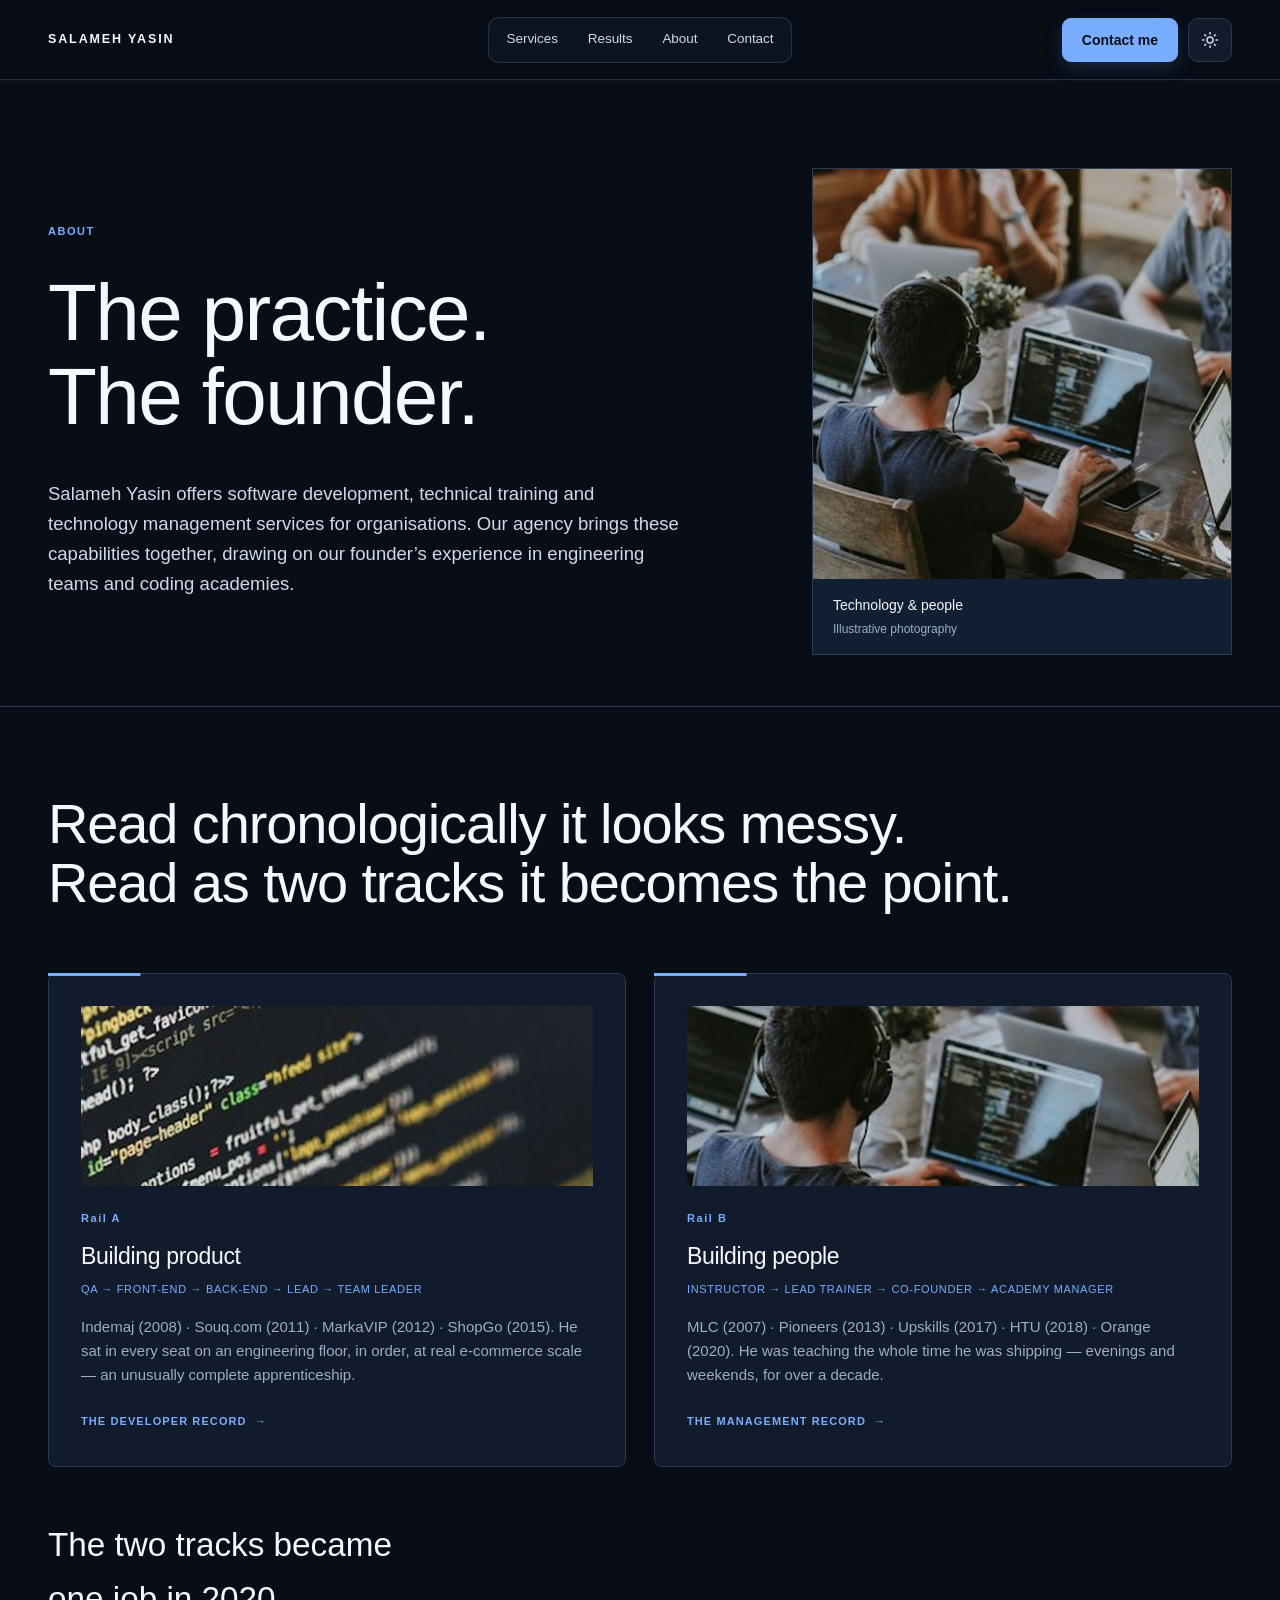
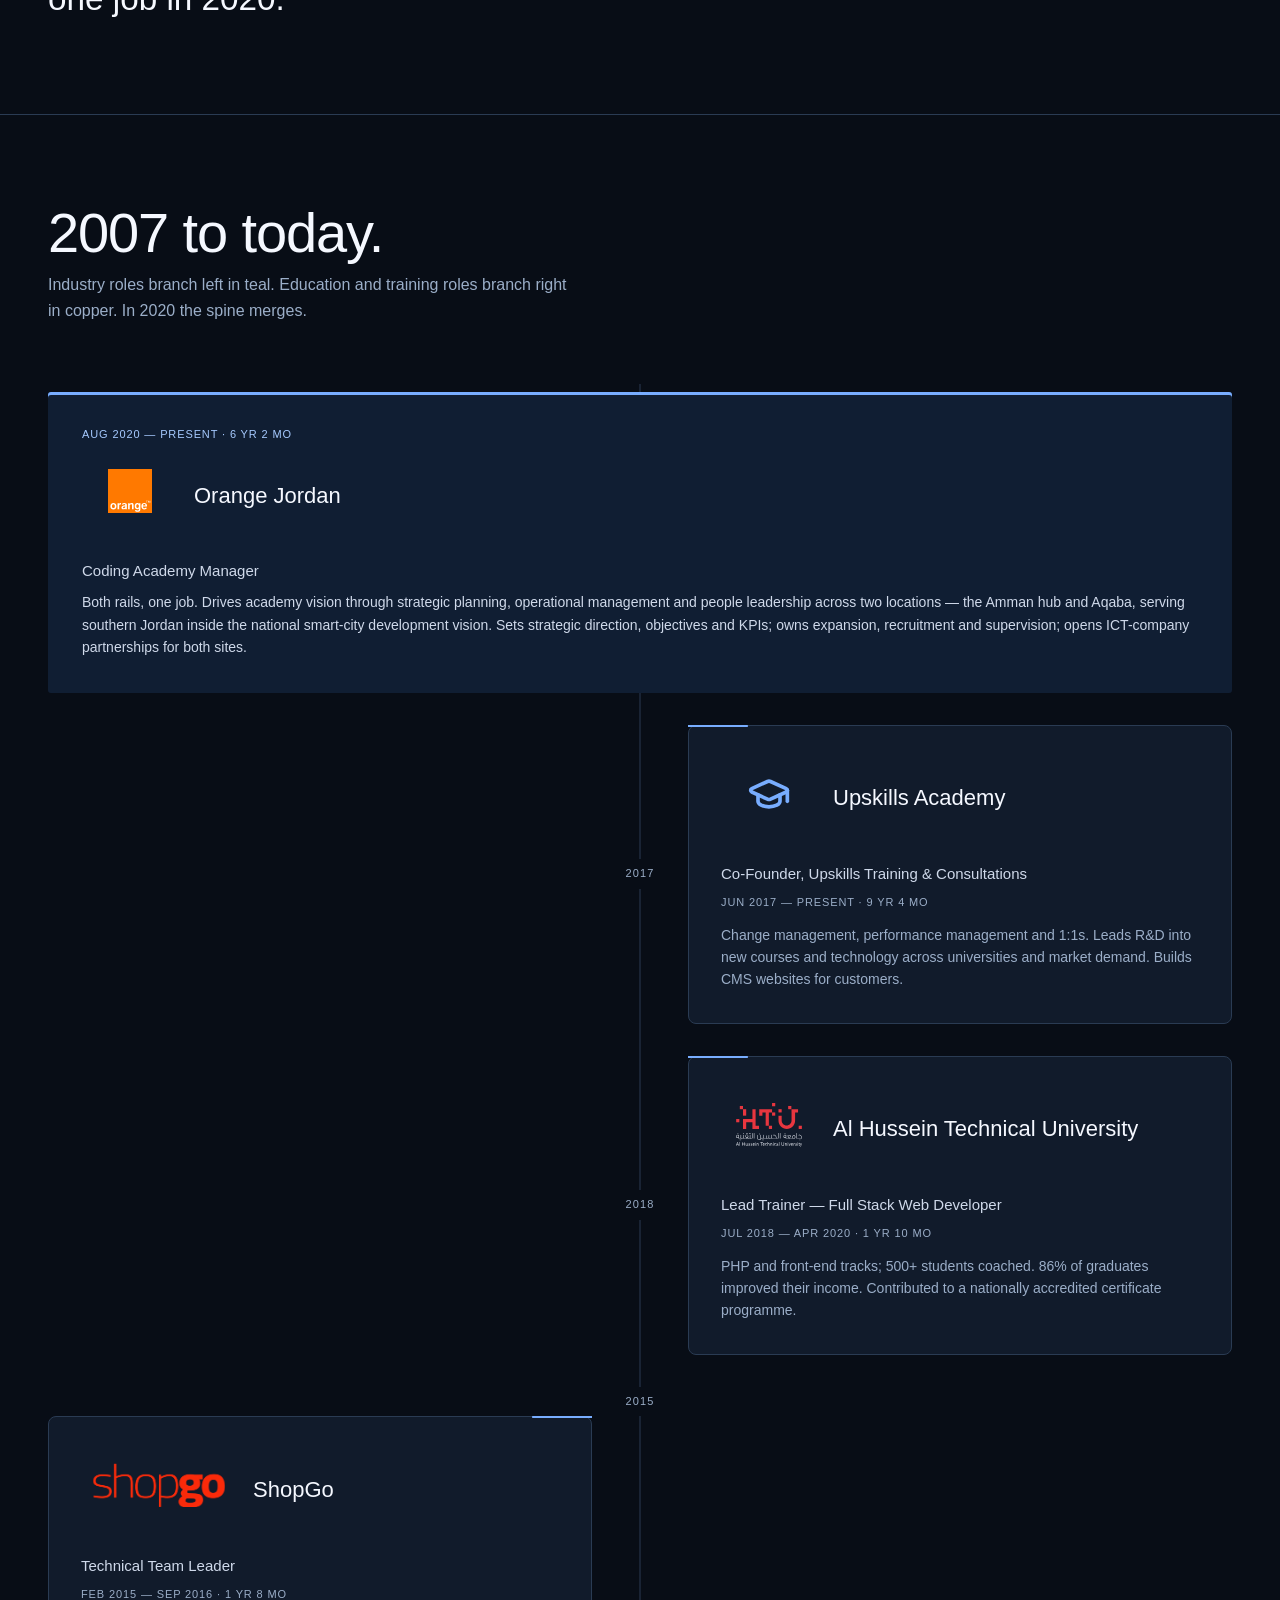
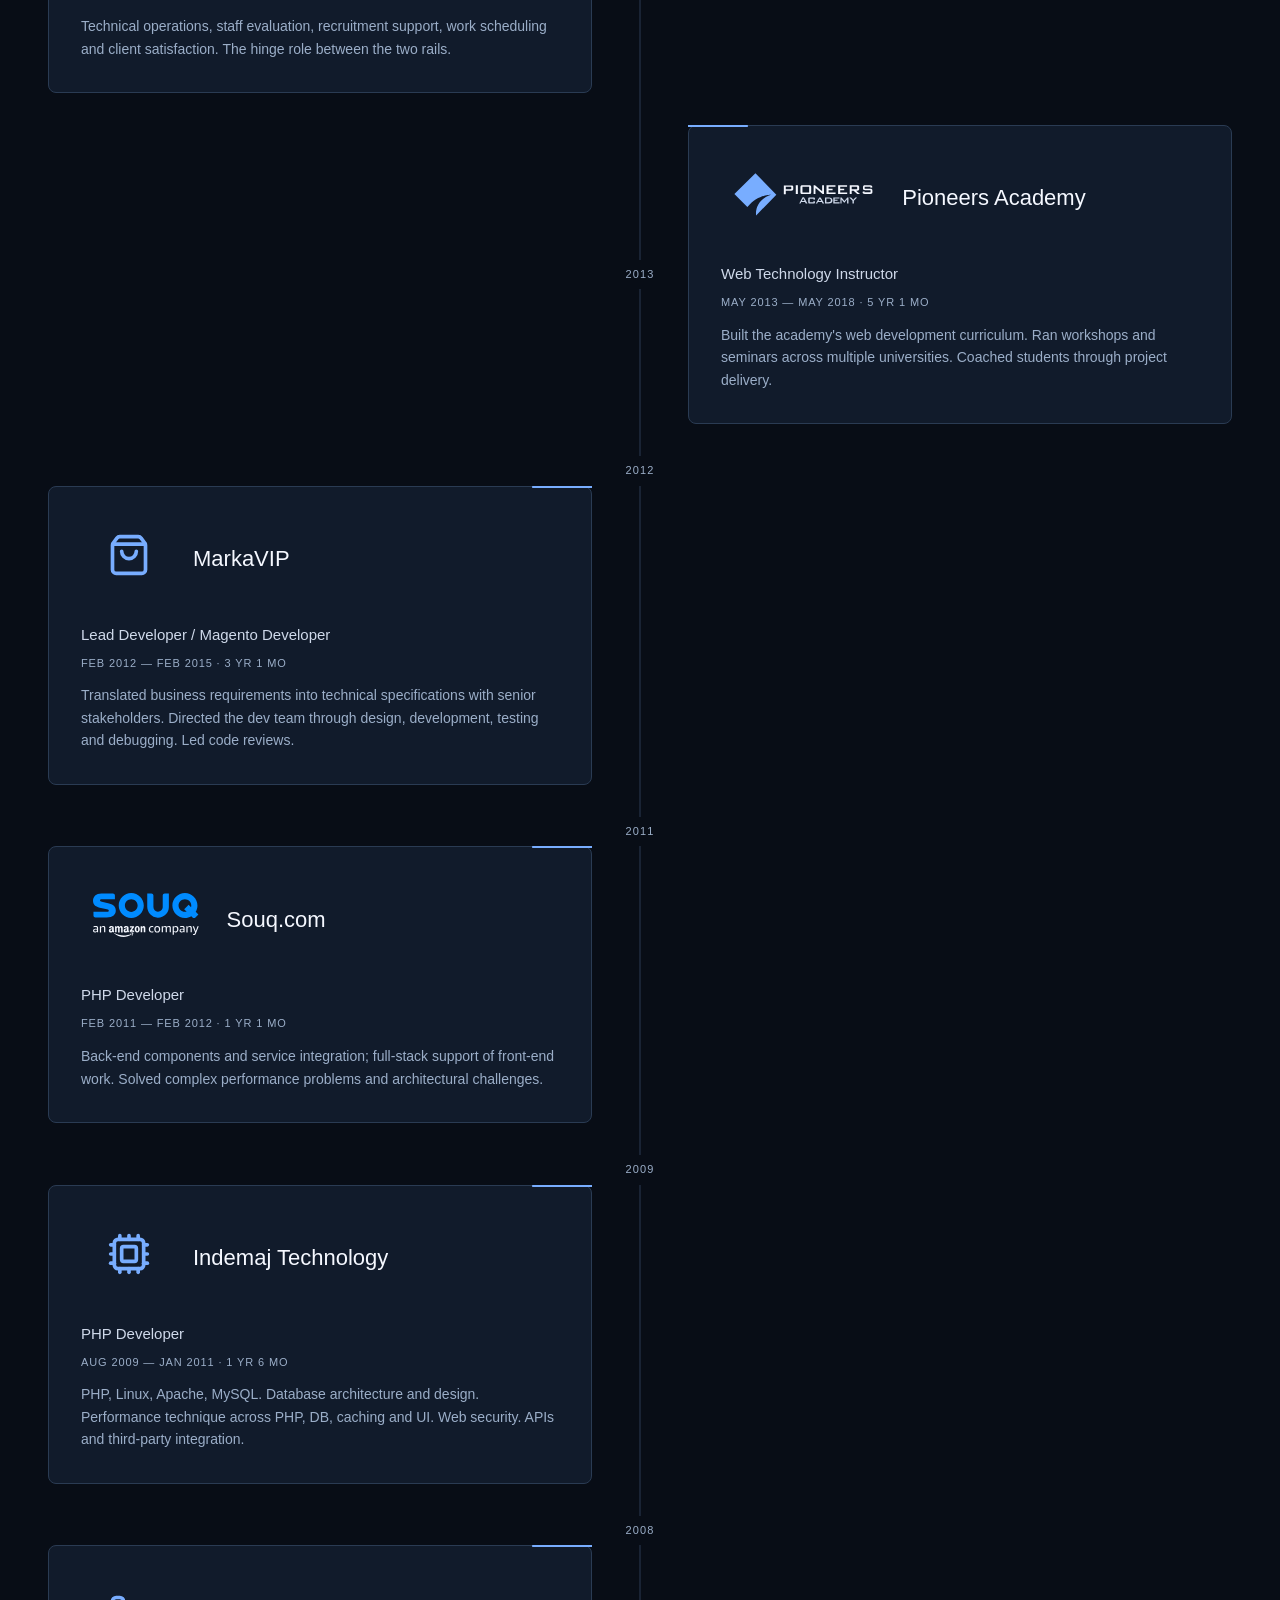
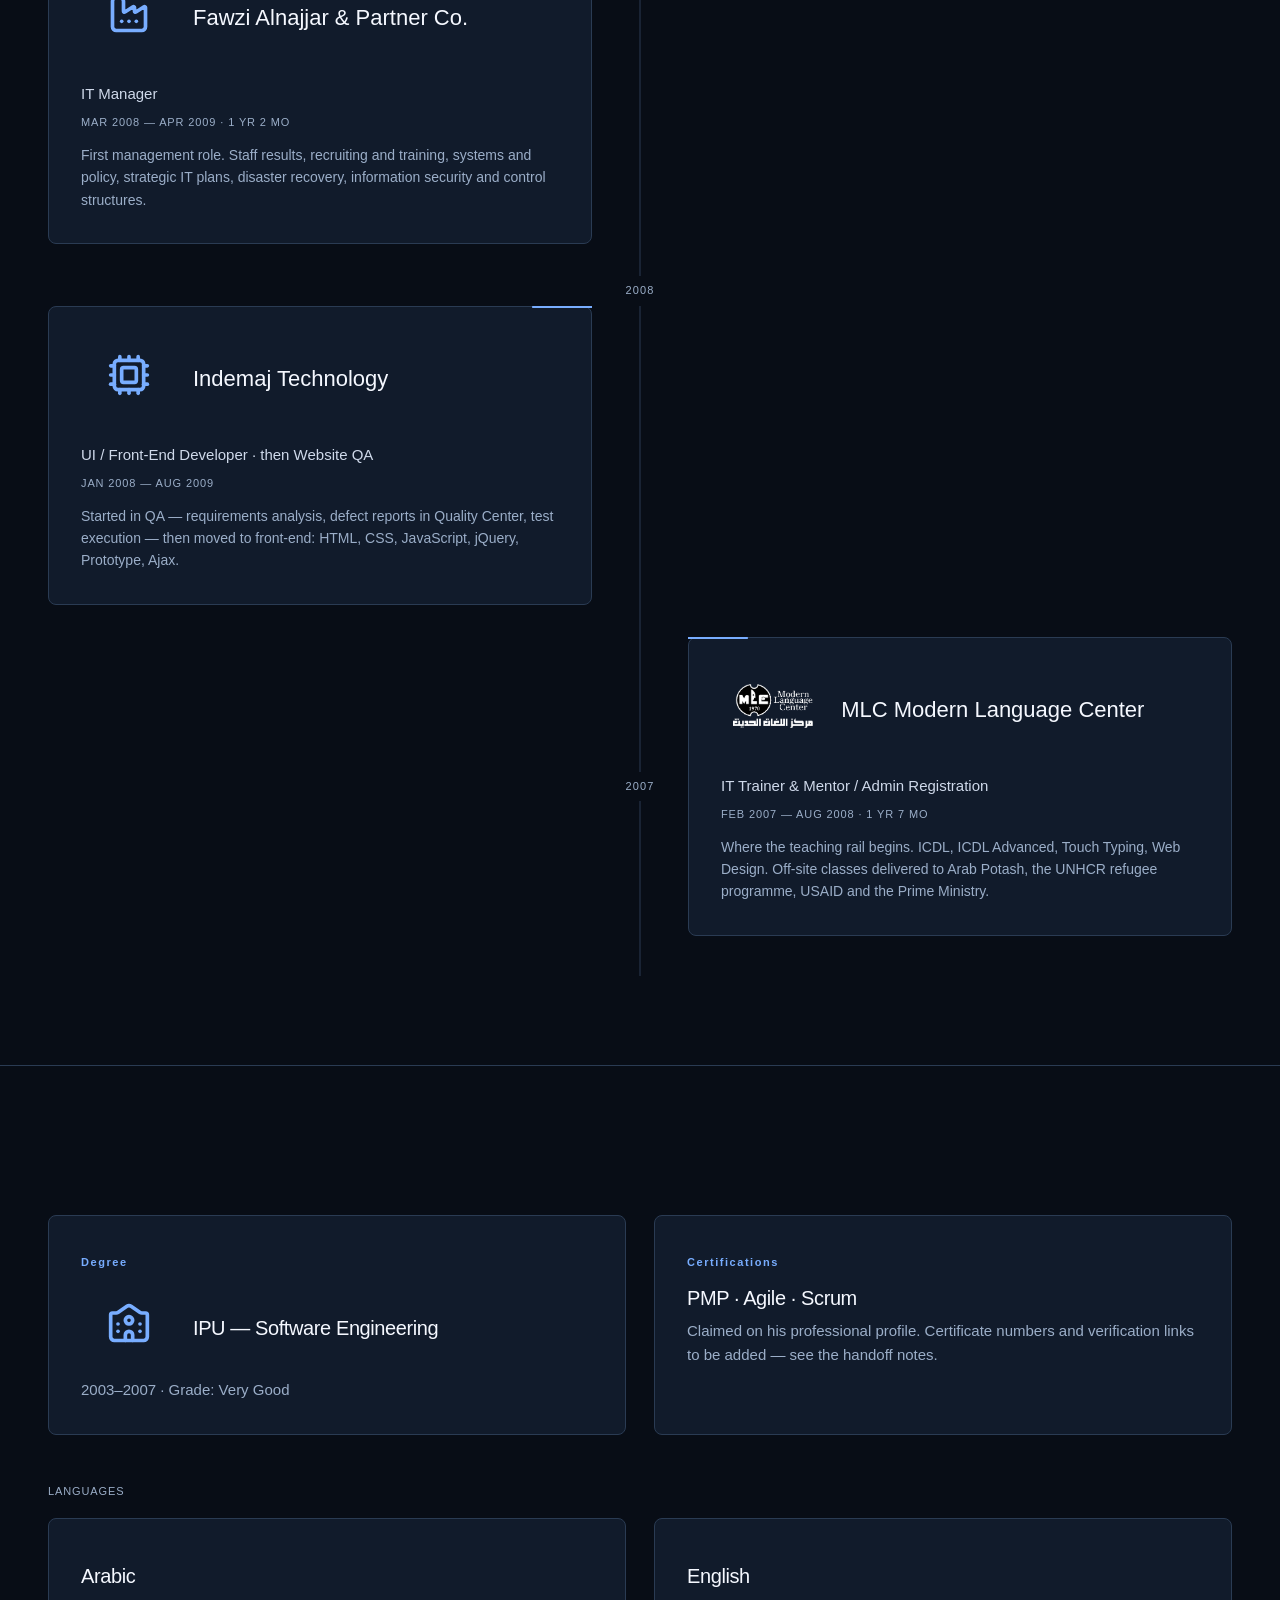
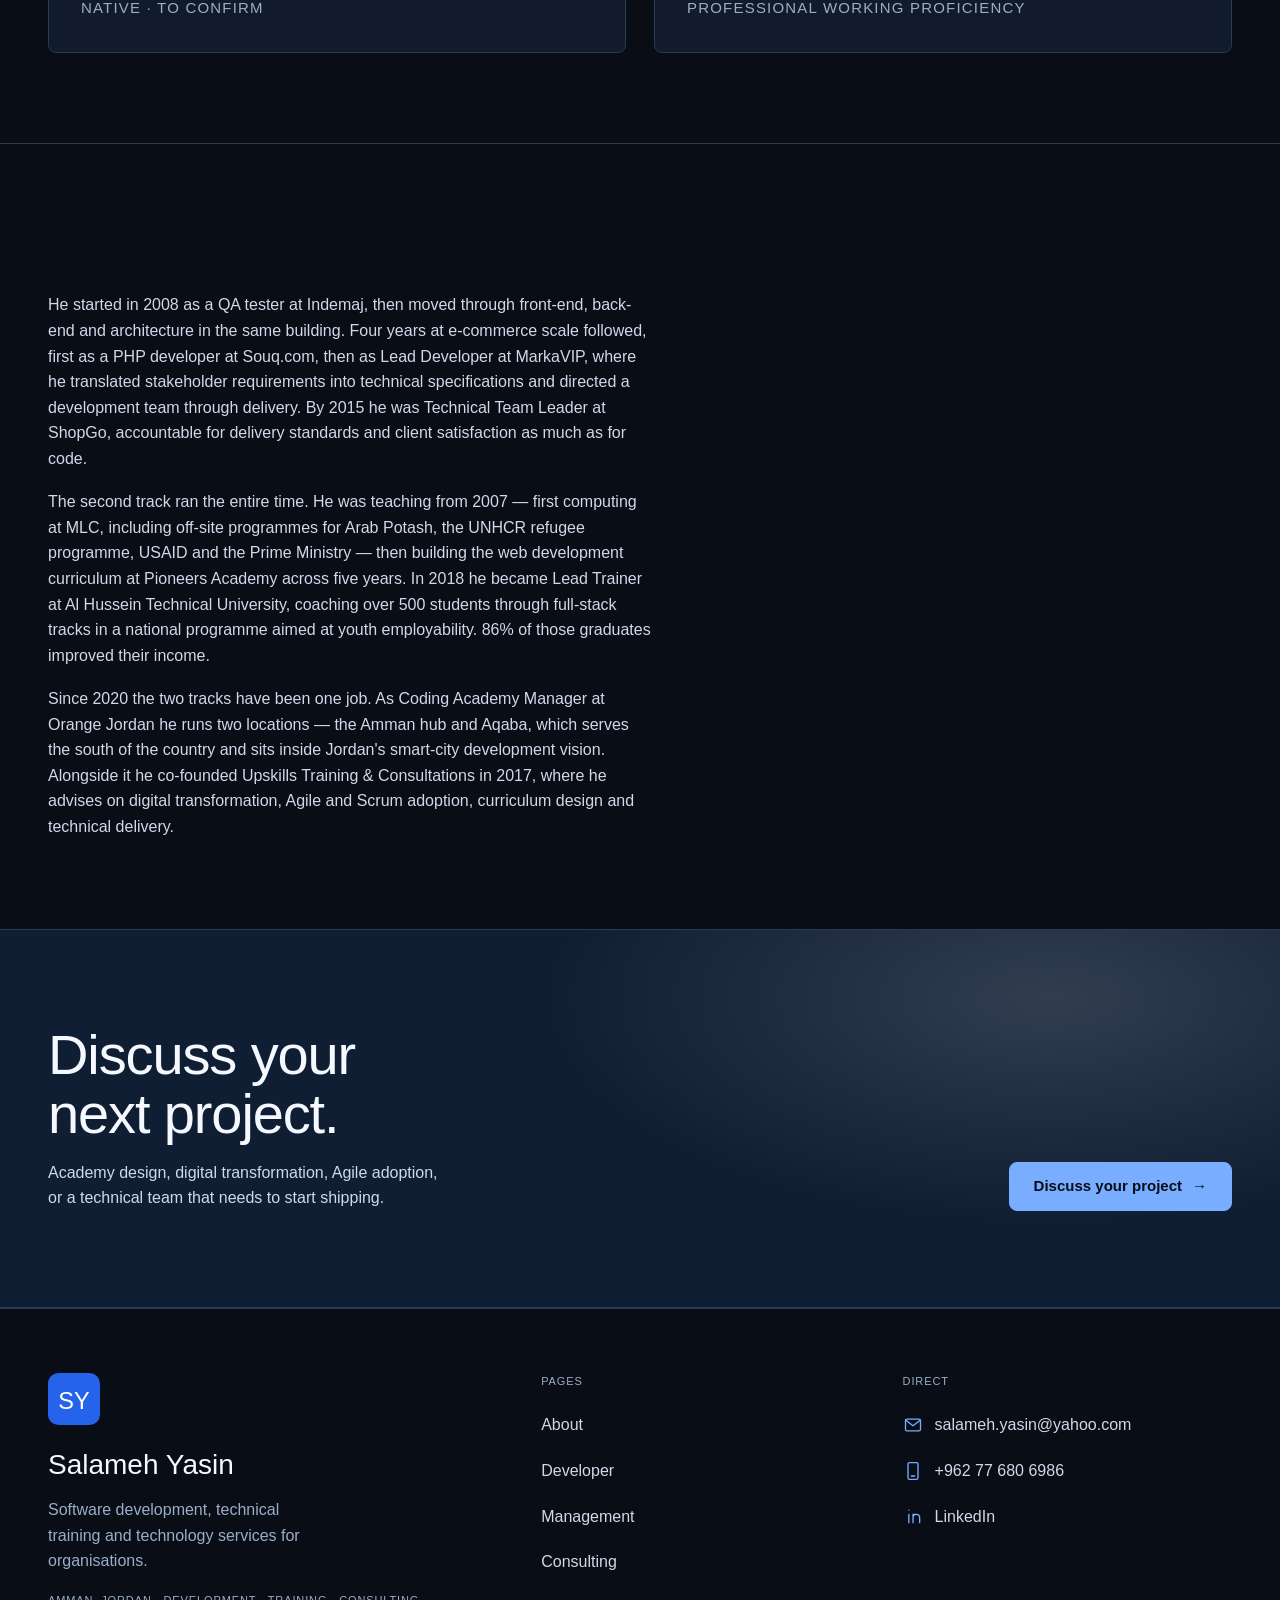
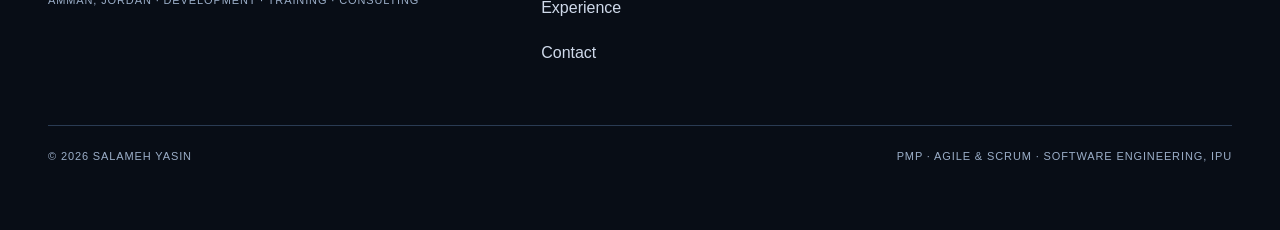
==== commit 4dcdc786: "last changes on the hero" ====
--- a/about.html
+++ b/about.html
@@ -14,7 +14,7 @@
 <link rel="icon" type="image/svg+xml" href="favicon.svg?v=4">
 <script src="assets/js/theme.js?v=1"></script>
 <link rel="stylesheet" href="assets/css/style.css?v=35">
-<link rel="stylesheet" href="assets/css/navigation.css?v=2">
+<link rel="stylesheet" href="assets/css/navigation.css?v=4">
 <script src="assets/js/navigation.js?v=2" defer></script>
 </head>
 
@@ -44,7 +44,7 @@
       </div>
     </nav>
     <div class="nav__actions">
-      <a class="nav__cta" href="contact.html">Discuss your project</a>
+      <a class="nav__cta" href="contact.html">Contact me</a>
       <button class="theme-toggle" type="button" aria-label="Switch to light mode" title="Switch to light mode"><svg class="theme-toggle__sun" xmlns="http://www.w3.org/2000/svg" width="18" height="18" viewBox="0 0 24 24" fill="none" stroke="currentColor" stroke-width="2" stroke-linecap="round" stroke-linejoin="round" aria-hidden="true" focusable="false"><circle cx="12" cy="12" r="4"/><path d="M12 2v2"/><path d="M12 20v2"/><path d="m4.93 4.93 1.41 1.41"/><path d="m17.66 17.66 1.41 1.41"/><path d="M2 12h2"/><path d="M20 12h2"/><path d="m6.34 17.66-1.41 1.41"/><path d="m19.07 4.93-1.41 1.41"/></svg><svg class="theme-toggle__moon" xmlns="http://www.w3.org/2000/svg" width="18" height="18" viewBox="0 0 24 24" fill="none" stroke="currentColor" stroke-width="2" stroke-linecap="round" stroke-linejoin="round" aria-hidden="true" focusable="false"><path d="M20.985 12.486a9 9 0 1 1-9.473-9.472c.405-.022.617.46.402.803a6 6 0 0 0 8.268 8.268c.344-.215.825-.004.803.401"/></svg></button>
       <button class="nav__burger" type="button" aria-expanded="false" aria-controls="drawer" aria-label="Menu">
         <span></span><span></span><span></span>
@@ -61,7 +61,7 @@
   <a href="consulting.html" aria-labelledby="drawer-label-4" aria-describedby="drawer-description-4"><span class="drawer__label" id="drawer-label-4">Consulting</span><span class="drawer__description" id="drawer-description-4">Clear direction for architecture, digital transformation and technical decisions.</span></a>
   <a href="about.html" aria-labelledby="drawer-label-5" aria-describedby="drawer-description-5"><span class="drawer__label" id="drawer-label-5">About</span><span class="drawer__description" id="drawer-description-5">Meet Salameh and discover the experience behind the practice.</span></a>
   <a href="experience.html" aria-labelledby="drawer-label-6" aria-describedby="drawer-description-6"><span class="drawer__label" id="drawer-label-6">Founder experience</span><span class="drawer__description" id="drawer-description-6">Explore Salameh’s career in software engineering, leadership and education.</span></a>
-  <a href="contact.html" aria-labelledby="drawer-label-7" aria-describedby="drawer-description-7"><span class="drawer__label" id="drawer-label-7">Contact</span><span class="drawer__description" id="drawer-description-7">Tell us about your goals and discuss the right service.</span></a>
+  <a href="contact.html" aria-labelledby="drawer-label-7" aria-describedby="drawer-description-7"><span class="drawer__label" id="drawer-label-7">Contact me</span><span class="drawer__description" id="drawer-description-7">Tell us about your goals and discuss the right service.</span></a>
 </div>
 
 <main id="main">
@@ -371,6 +371,6 @@
   </div>
 </footer>
 
-<script src="assets/js/main.js?v=35"></script>
+<script src="assets/js/main.js?v=36"></script>
 </body>
 </html>
--- a/assets/css/navigation.css
+++ b/assets/css/navigation.css
@@ -3,14 +3,22 @@
    assets/img/logos/LUCIDE-LICENSE. Original SVG sources:
    https://raw.githubusercontent.com/lucide-icons/lucide/main/icons/sun.svg
    https://raw.githubusercontent.com/lucide-icons/lucide/main/icons/moon.svg */
-.nav, .nav.is-stuck { height: var(--nav-h); }
+.nav, .nav.is-stuck {
+  height: var(--nav-h);
+  border-bottom-color: color-mix(in srgb, var(--rule) 82%, transparent);
+  background: color-mix(in srgb, var(--paper) 94%, transparent);
+  box-shadow: 0 1px 0 color-mix(in srgb, var(--ink) 3%, transparent);
+  backdrop-filter: saturate(1.25) blur(18px);
+  -webkit-backdrop-filter: saturate(1.25) blur(18px);
+}
+.nav.is-stuck { box-shadow: 0 10px 30px rgb(0 0 0 / .08); }
 
 .nav__inner {
-  max-width: none;
+  max-width: 1600px;
   display: grid;
   grid-template-columns: minmax(0, 1fr) auto minmax(0, 1fr);
   align-items: center;
-  gap: 24px;
+  gap: clamp(20px, 3vw, 48px);
 }
 
 .nav__mark {
@@ -18,25 +26,39 @@
   display: inline-flex;
   align-items: center;
   min-height: 44px;
-  font-size: 13px;
+  font-size: 12.5px;
+  font-weight: 700;
   line-height: 1;
-  letter-spacing: .12em;
-}
+  letter-spacing: .15em;
+  transition: color 160ms ease;
+}
+.nav__mark:hover { color: var(--action); }
 
 .nav__links {
   justify-self: center;
-  gap: 24px;
-  margin: 0;
+  gap: 2px;
+  margin: 0;
+  padding: 4px;
+  border: 1px solid color-mix(in srgb, var(--rule) 78%, transparent);
+  border-radius: 11px;
+  background: color-mix(in srgb, var(--raised) 58%, transparent);
 }
 
 .nav__link {
-  min-height: 44px;
-  padding: 0;
-  font-size: 14px;
+  min-height: 36px;
+  padding: 0 14px;
+  border-radius: 7px;
+  color: var(--graphite);
+  font-size: 13.5px;
+  font-weight: 500;
   line-height: 1.4;
-}
-
-.nav__link:hover, .nav__link[aria-current="page"] { color: var(--action); }
+  transition: color 160ms ease, background-color 160ms ease;
+}
+
+.nav__link:hover, .nav__link[aria-current="page"] {
+  color: var(--action);
+  background: var(--action-lo);
+}
 
 /* Descriptions stay attached to their link, with a hoverable transparent bridge. */
 .nav__item { position: relative; display: flex; align-items: center; }
@@ -80,7 +102,7 @@
   justify-self: end;
   display: flex;
   align-items: center;
-  gap: 12px;
+  gap: 10px;
 }
 
 .nav__cta {
@@ -88,12 +110,26 @@
   align-items: center;
   justify-content: center;
   height: 44px;
-  padding: 0 16px;
-  border-radius: 8px;
+  min-height: 44px;
+  padding: 0 19px;
+  border: 1px solid var(--action);
+  border-radius: 9px;
+  background: var(--action);
+  color: var(--paper);
   font-size: 14px;
-  font-weight: 500;
+  font-weight: 600;
   line-height: 1;
-}
+  box-shadow: 0 6px 18px color-mix(in srgb, var(--action) 18%, transparent);
+  transition: transform 160ms ease, box-shadow 160ms ease, background-color 160ms ease, border-color 160ms ease;
+}
+.nav__cta:is(:hover, :focus-visible) {
+  color: var(--paper);
+  border-color: var(--action-dark);
+  background: var(--action-dark);
+  transform: translateY(-1px);
+  box-shadow: 0 9px 22px color-mix(in srgb, var(--action) 25%, transparent);
+}
+.nav__cta[aria-current="page"] { color: var(--paper); border-color: var(--action); }
 
 .theme-toggle {
   appearance: none;
@@ -195,5 +231,5 @@
 }
 
 @media (prefers-reduced-motion: reduce) {
-  .theme-toggle, .nav__tooltip { transition: none; }
-}
+  .theme-toggle, .nav__tooltip, .nav__cta { transition: none; }
+}
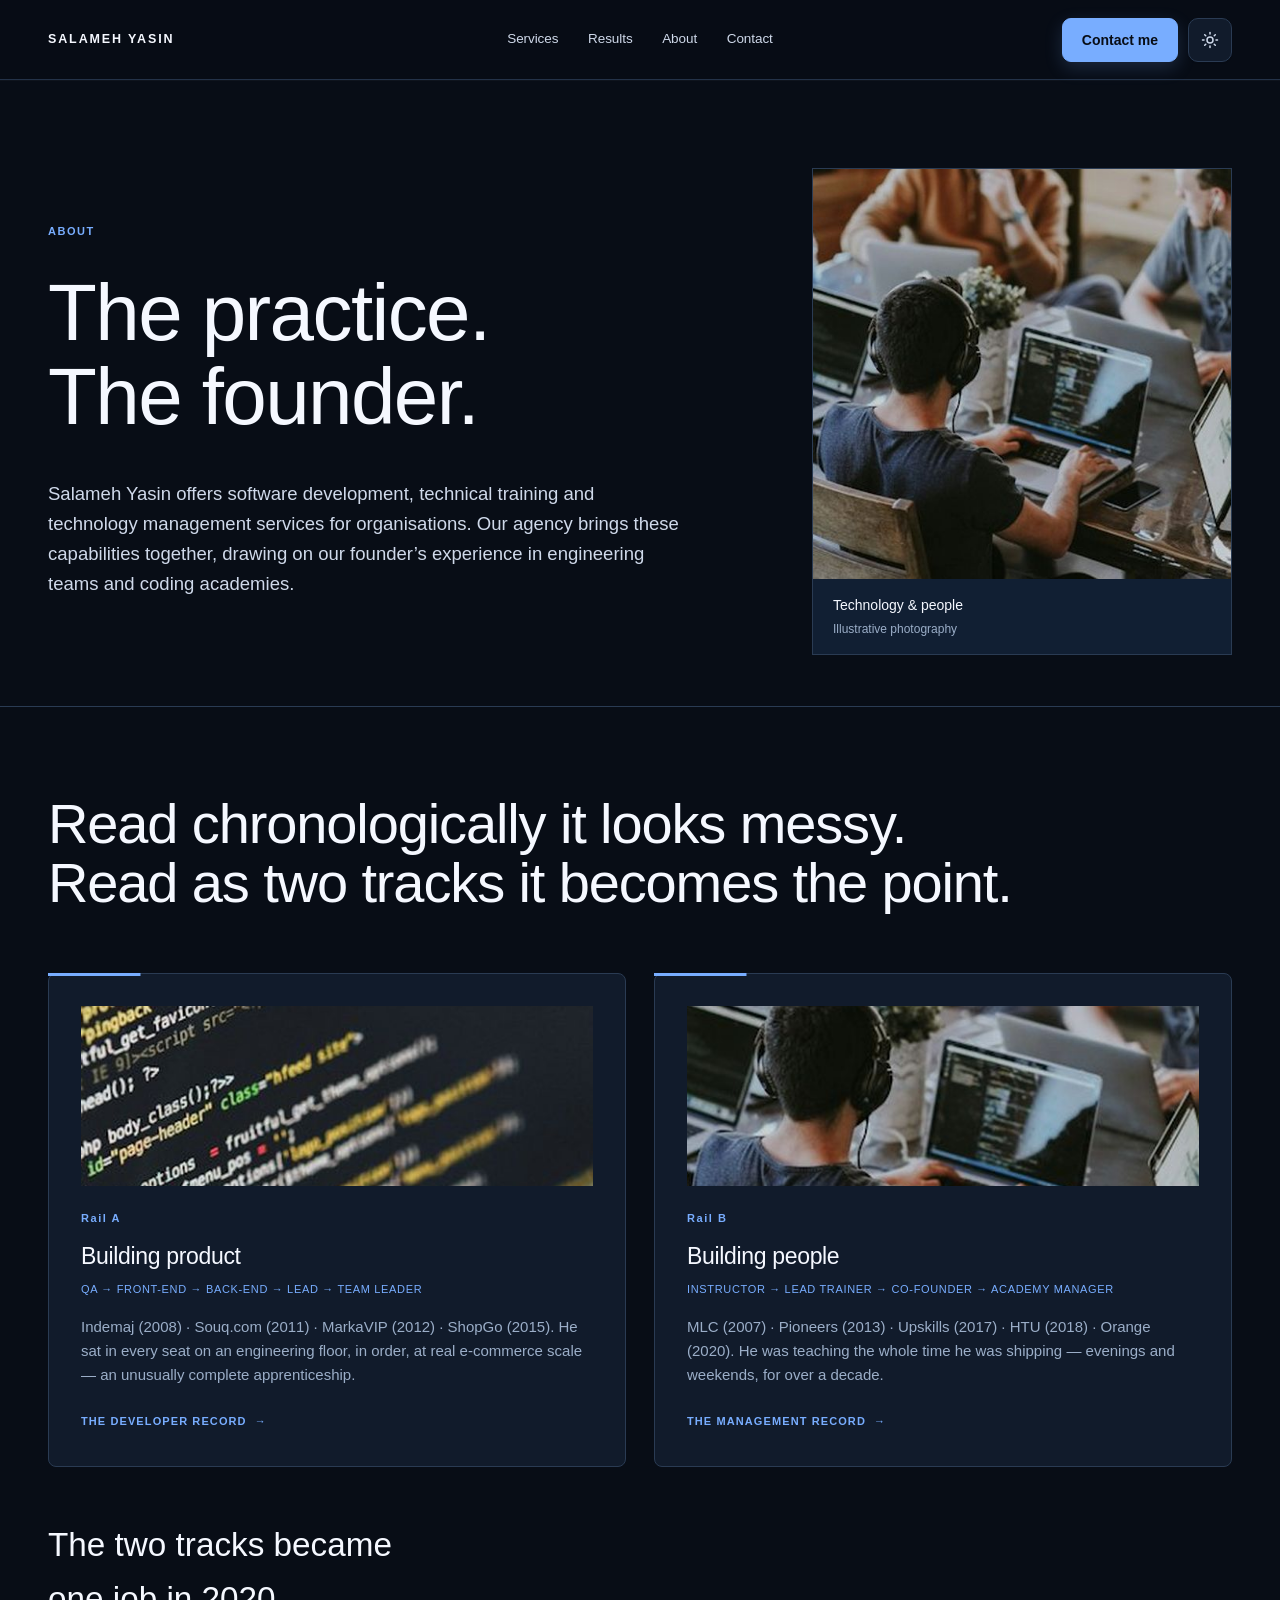
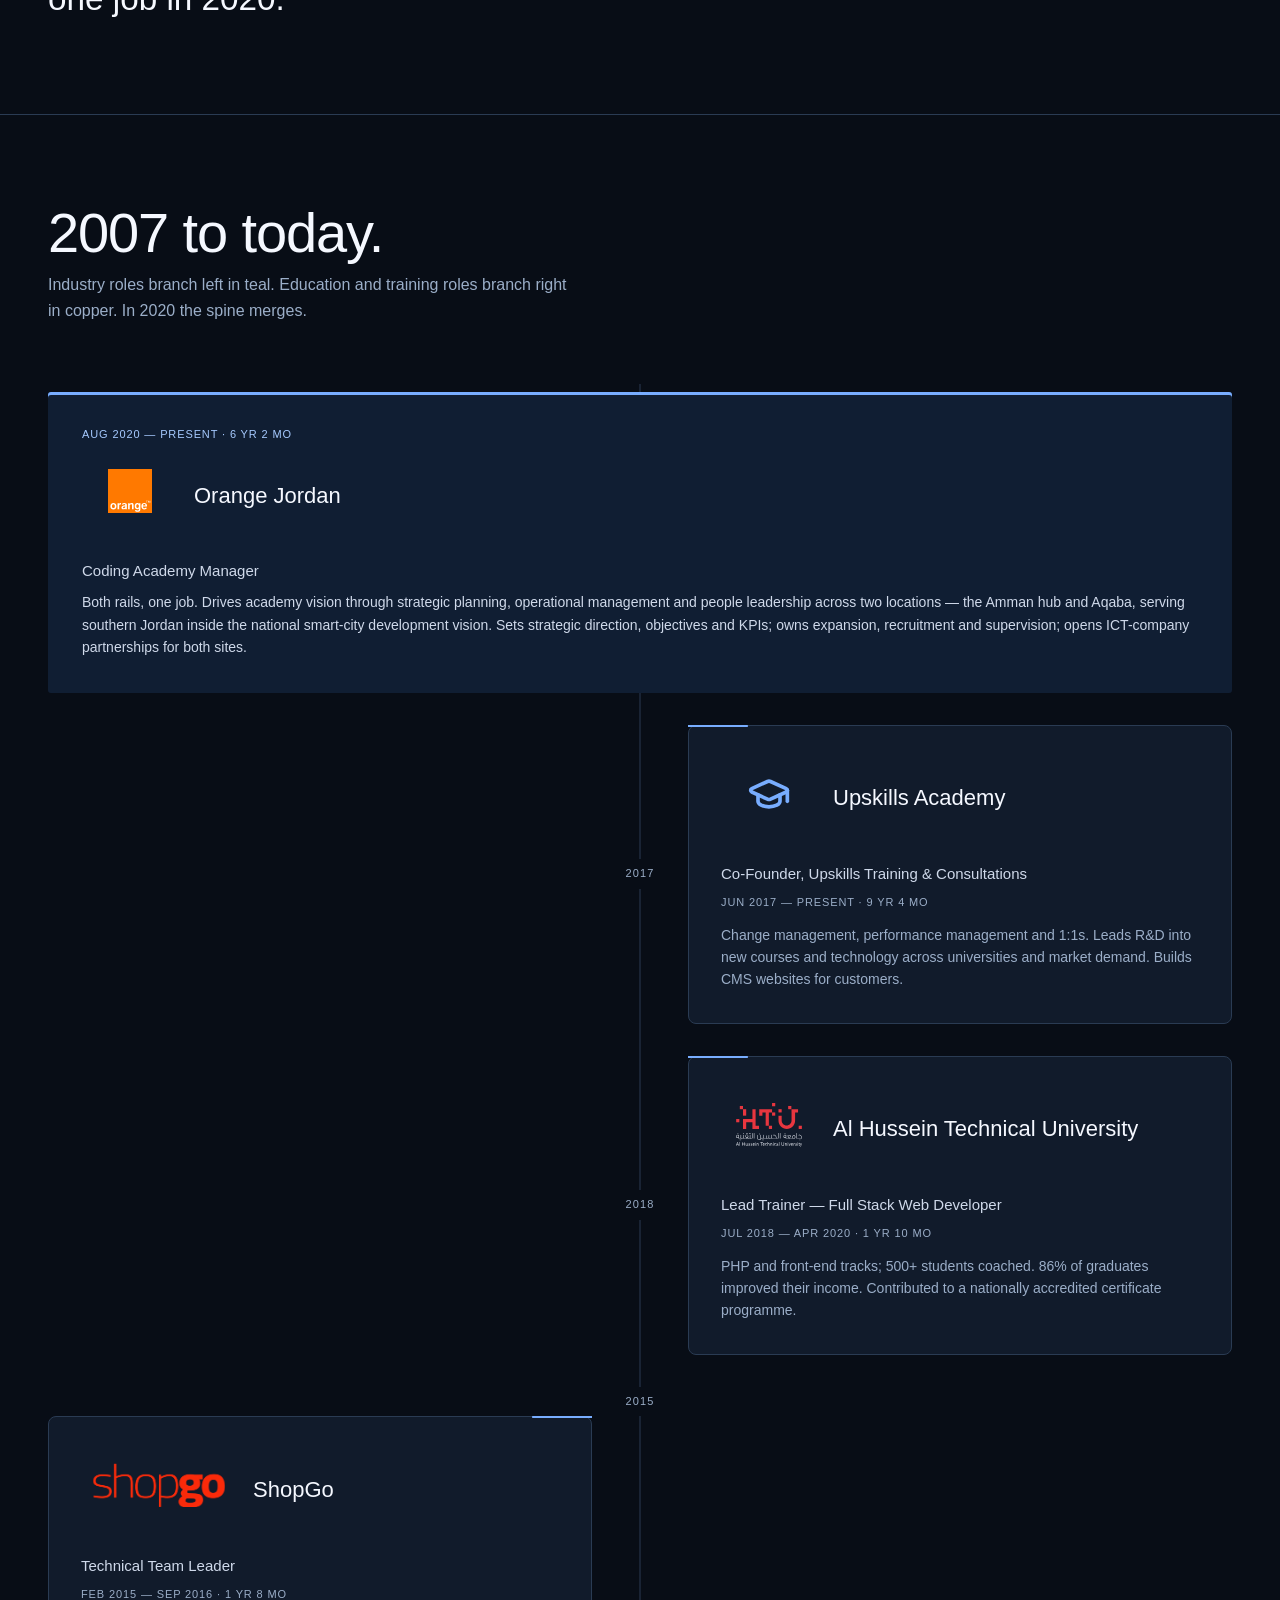
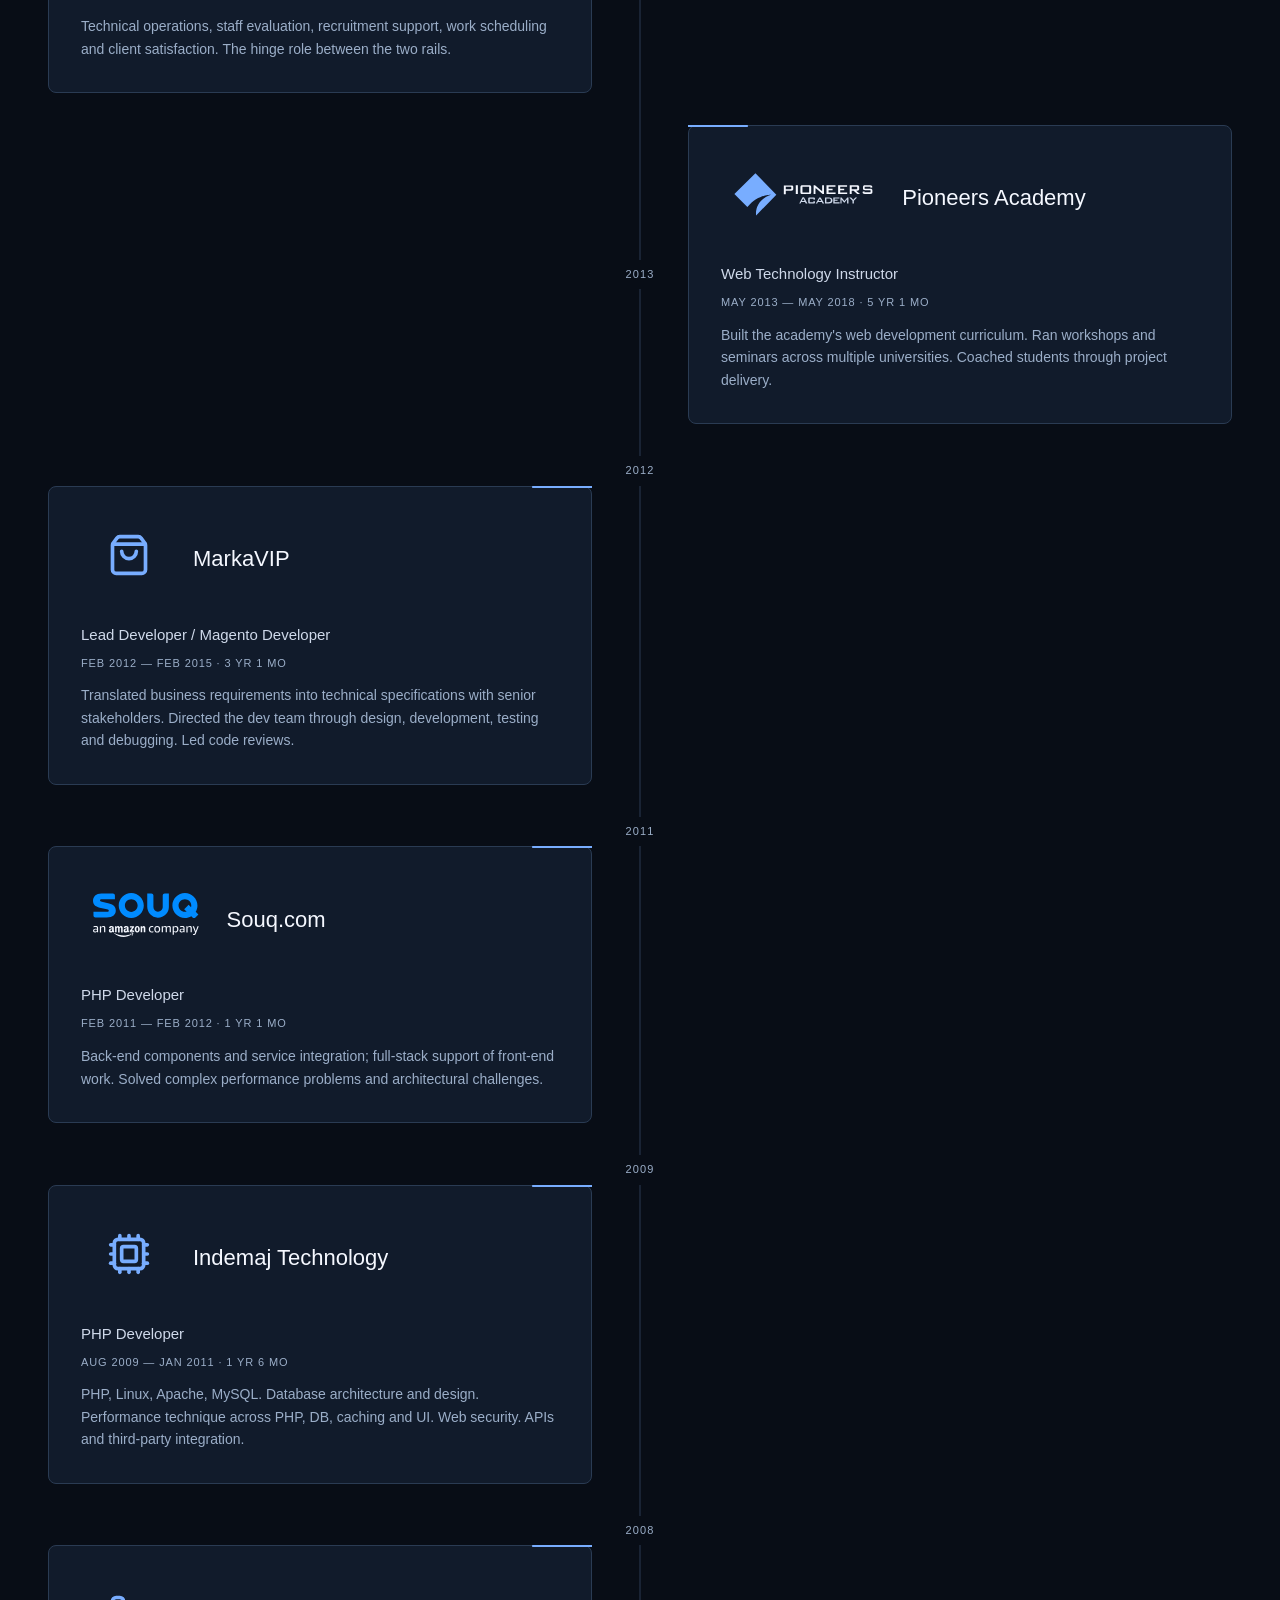
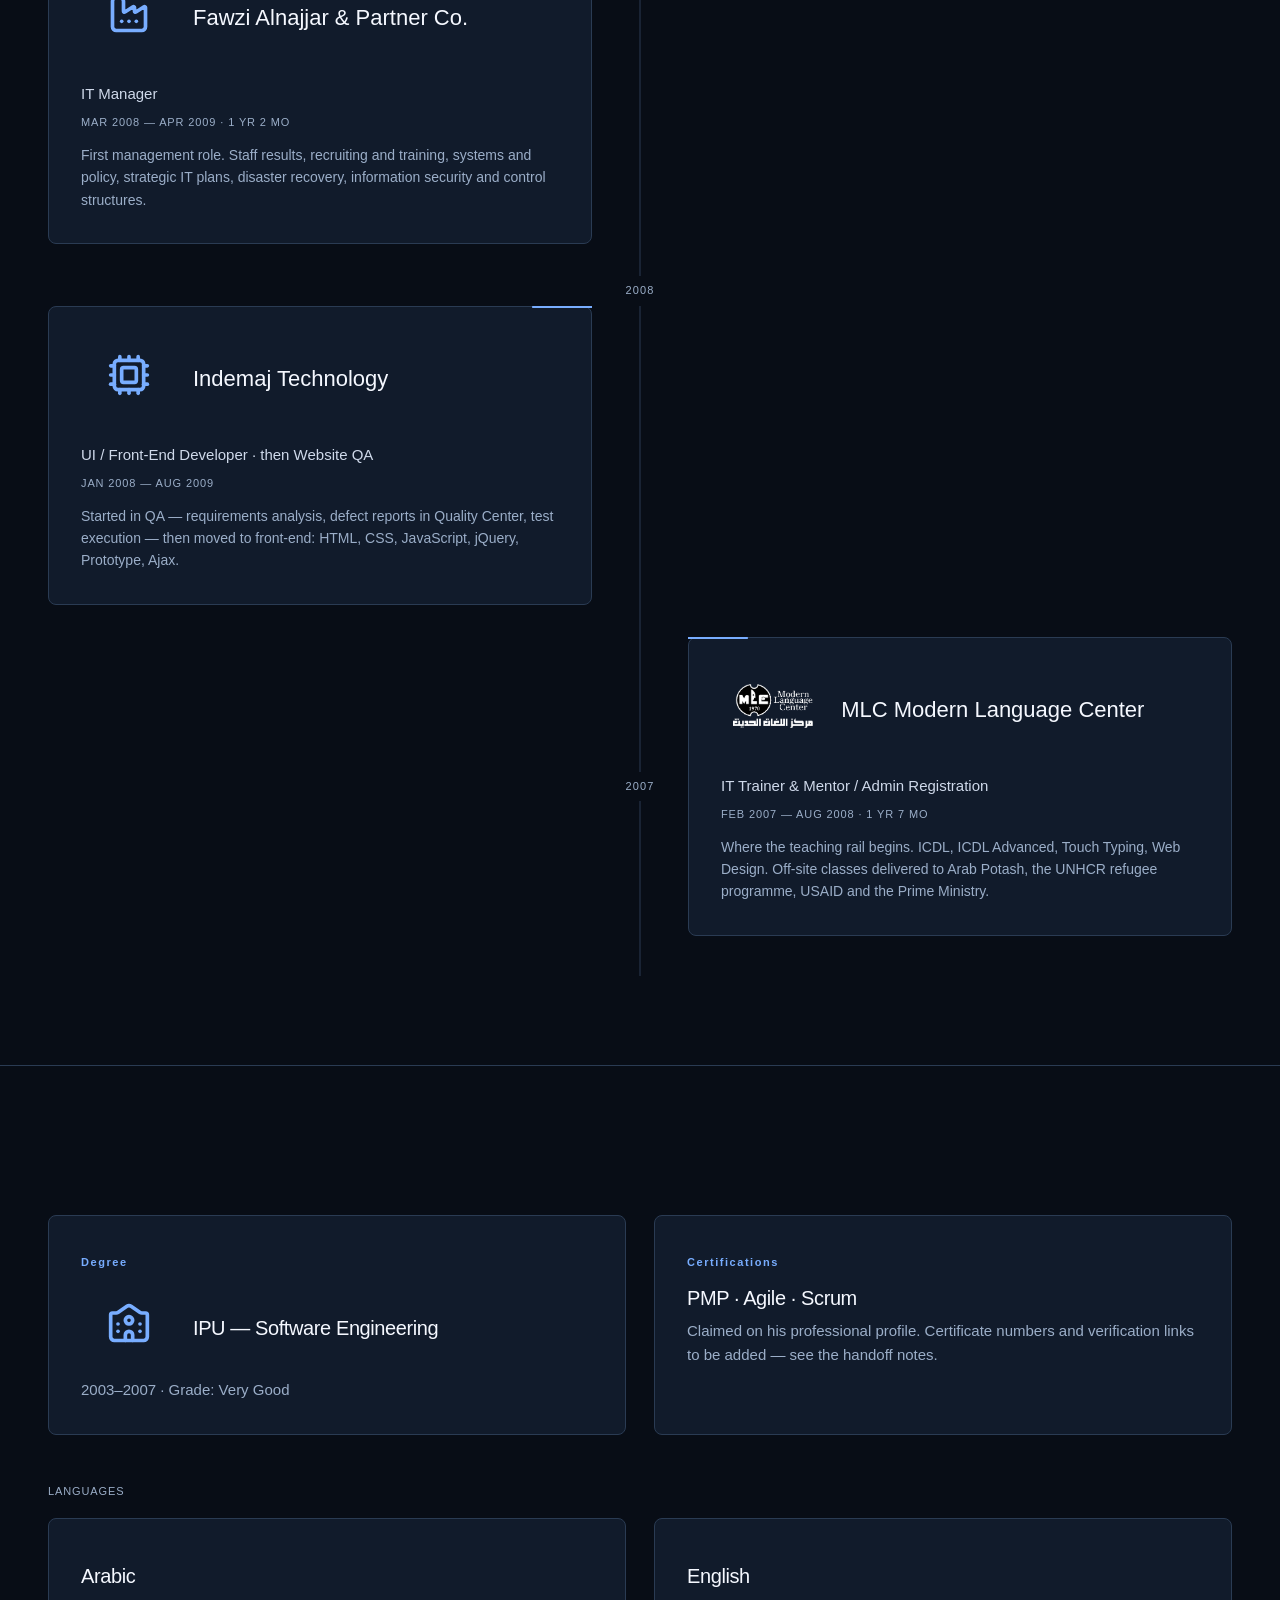
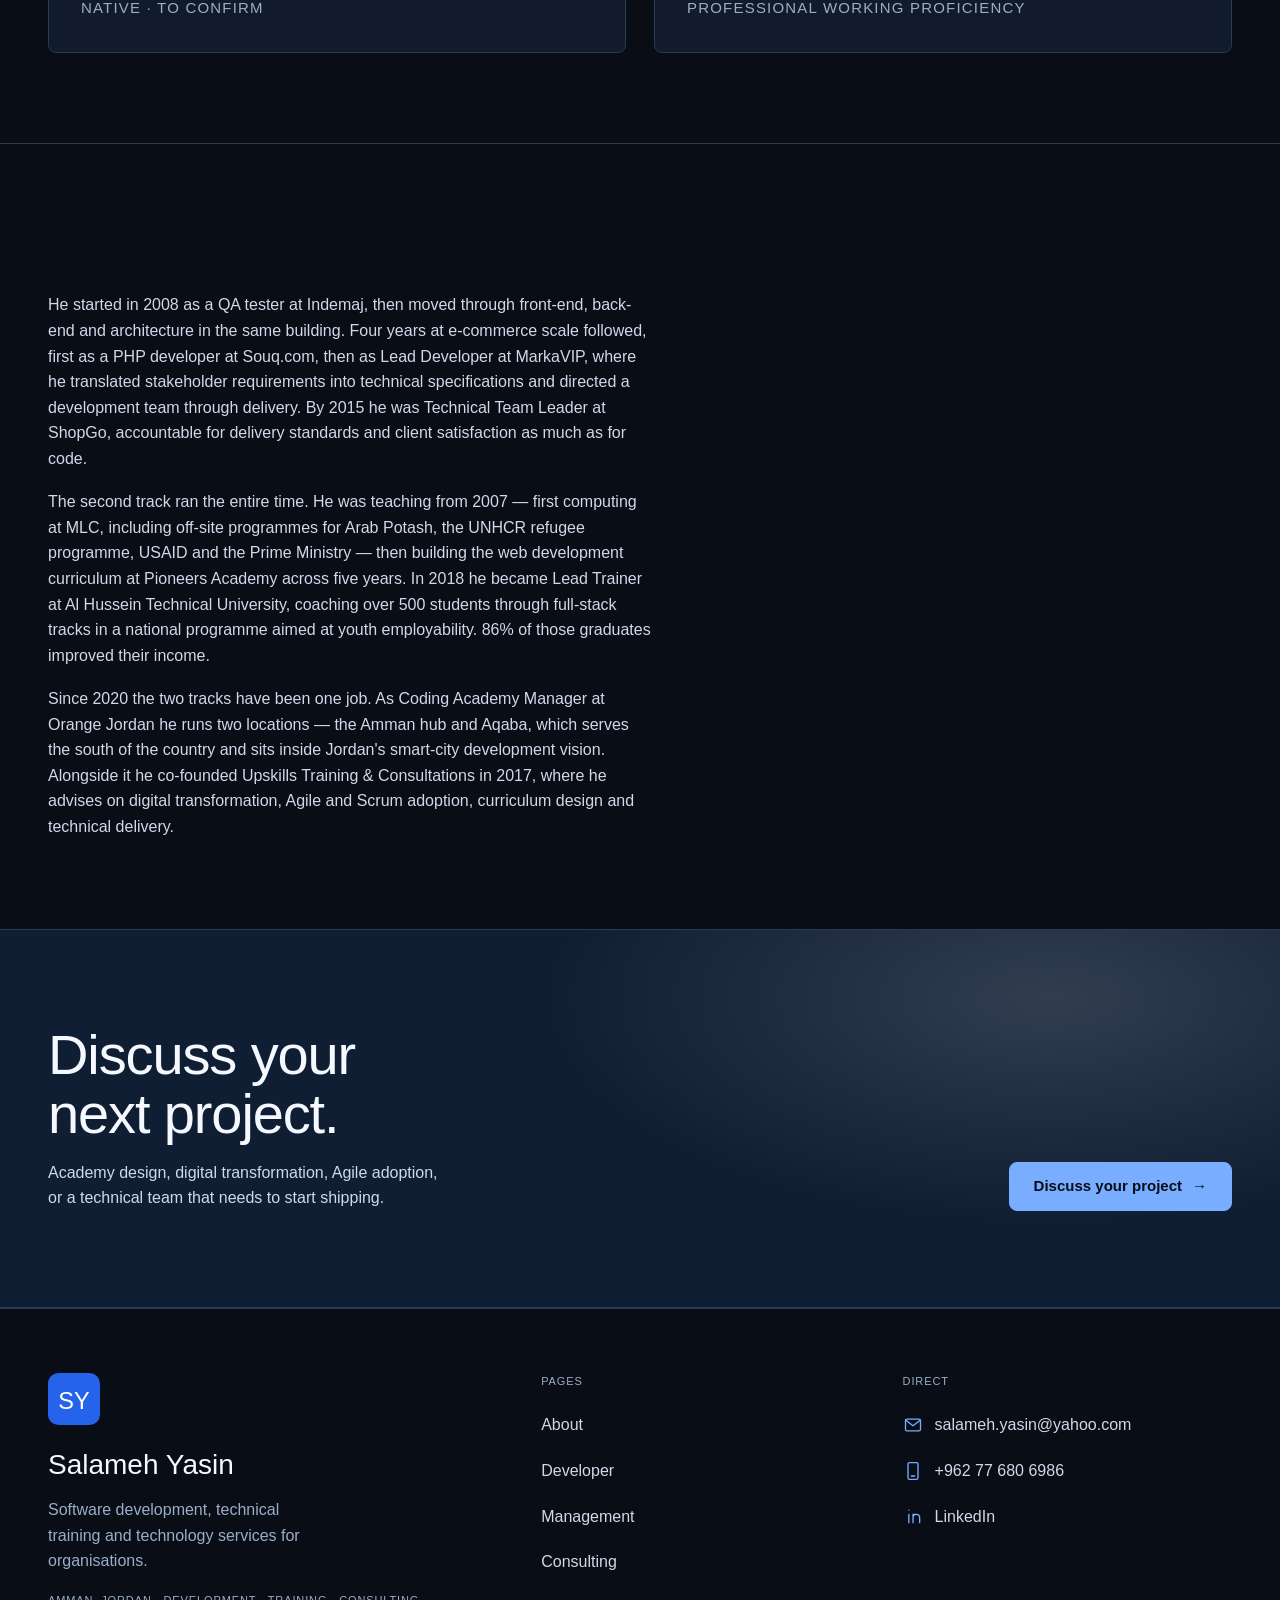
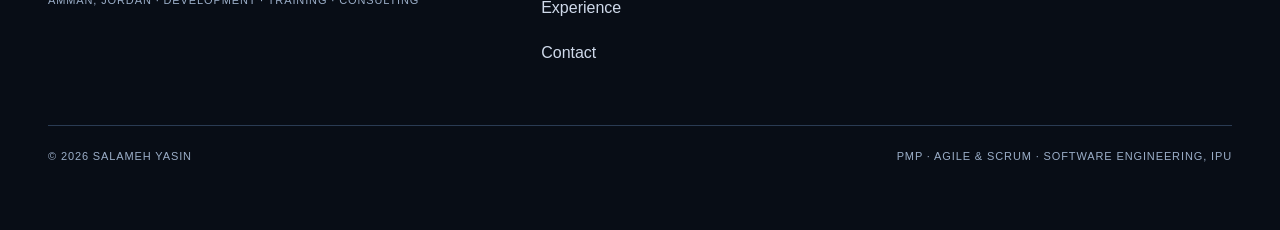
==== commit 02c2acc6: "Remove card styling from navigation links" ====
--- a/about.html
+++ b/about.html
@@ -13,8 +13,8 @@
 <meta name="twitter:card" content="summary_large_image">
 <link rel="icon" type="image/svg+xml" href="favicon.svg?v=4">
 <script src="assets/js/theme.js?v=1"></script>
-<link rel="stylesheet" href="assets/css/style.css?v=35">
-<link rel="stylesheet" href="assets/css/navigation.css?v=4">
+<link rel="stylesheet" href="assets/css/style.css?v=36">
+<link rel="stylesheet" href="assets/css/navigation.css?v=5">
 <script src="assets/js/navigation.js?v=2" defer></script>
 </head>
 
--- a/assets/css/style.css
+++ b/assets/css/style.css
@@ -2134,3 +2134,514 @@
 .hero-companies .hero-company-logo--light { display: none; }
 [data-theme="light"] .hero-companies .hero-company-logo--dark { display: none; }
 [data-theme="light"] .hero-companies .hero-company-logo--light { display: block; }
+
+/* Homepage service studio: four independent practices with purposeful motion. */
+.wsvc-section {
+  position: relative;
+  overflow: clip;
+  padding-block: clamp(72px, 8vw, 112px);
+  border-bottom: 1px solid var(--rule);
+  background:
+    radial-gradient(circle at 8% 14%, color-mix(in srgb, var(--action) 8%, transparent), transparent 27%),
+    radial-gradient(circle at 92% 82%, color-mix(in srgb, var(--action) 7%, transparent), transparent 24%),
+    var(--paper);
+}
+.wsvc-section::before {
+  content: "";
+  position: absolute;
+  inset: 0;
+  pointer-events: none;
+  opacity: .32;
+  background-image:
+    linear-gradient(color-mix(in srgb, var(--action) 8%, transparent) 1px, transparent 1px),
+    linear-gradient(90deg, color-mix(in srgb, var(--action) 8%, transparent) 1px, transparent 1px);
+  background-size: 48px 48px;
+  mask-image: linear-gradient(to bottom, transparent, #000 20%, #000 80%, transparent);
+}
+.wsvc-section .wsvc-wrap { position: relative; z-index: 1; max-width: 1600px; }
+.wsvc-section .wsvc { display: block; }
+.wsvc-section .wsvc__head {
+  display: grid;
+  grid-template-columns: minmax(0, 1.25fr) minmax(280px, .75fr);
+  align-items: end;
+  gap: clamp(32px, 6vw, 96px);
+  margin-bottom: clamp(34px, 4vw, 52px);
+}
+.wsvc-section .wsvc__head .eyebrow { margin-bottom: 14px; }
+.wsvc-section .wsvc__h {
+  max-width: 16ch;
+  margin: 0;
+  font-size: clamp(40px, 5vw, 68px);
+  line-height: 1.02;
+  letter-spacing: -.045em;
+}
+.wsvc__head-note {
+  display: grid;
+  grid-template-columns: auto 1fr;
+  align-items: center;
+  gap: 18px;
+  padding-bottom: 7px;
+}
+.wsvc__head-count {
+  color: var(--action);
+  font-size: clamp(44px, 5vw, 72px);
+  font-weight: 300;
+  line-height: .85;
+  letter-spacing: -.06em;
+}
+.wsvc-section .wsvc__lead { max-width: 31ch; color: var(--graphite); font-size: 15px; line-height: 1.65; }
+.wsvc__studio {
+  display: grid;
+  grid-template-columns: minmax(270px, 340px) minmax(0, 1fr);
+  overflow: hidden;
+  border: 1px solid var(--rule);
+  border-radius: 24px;
+  background: color-mix(in srgb, var(--raised) 91%, transparent);
+  box-shadow: 0 30px 80px rgb(0 0 0 / .16);
+}
+.wsvc-section .wsvc__side {
+  display: flex;
+  flex-direction: column;
+  min-width: 0;
+  padding: 18px;
+  border-right: 1px solid var(--rule);
+  background: color-mix(in srgb, var(--paper) 58%, transparent);
+}
+.wsvc-section .wsvc__rail { display: flex; flex-direction: column; gap: 8px; border: 0; }
+.wsvc-section .wsvc__item {
+  position: relative;
+  display: grid;
+  grid-template-columns: 38px minmax(0, 1fr);
+  align-items: center;
+  gap: 12px;
+  min-height: 84px;
+  padding: 14px;
+  overflow: hidden;
+  border: 1px solid transparent;
+  border-radius: 14px;
+  background: transparent;
+  color: var(--ink);
+  text-align: left;
+  transition: background-color 220ms ease, border-color 220ms ease, transform 220ms ease, box-shadow 220ms ease;
+}
+.wsvc-section .wsvc__item::before {
+  content: "";
+  position: absolute;
+  left: 0;
+  top: 15px;
+  bottom: 15px;
+  width: 3px;
+  border-radius: 0 4px 4px 0;
+  background: var(--action);
+  transform: scaleY(0);
+  transform-origin: center;
+  transition: transform 220ms ease;
+}
+.wsvc-section .wsvc__item:hover { background: color-mix(in srgb, var(--action-lo) 45%, transparent); transform: translateX(3px); }
+.wsvc-section .wsvc__item[aria-selected="true"] {
+  border-color: color-mix(in srgb, var(--action) 34%, var(--rule));
+  background: color-mix(in srgb, var(--action-lo) 72%, transparent);
+  box-shadow: 0 12px 30px rgb(0 0 0 / .08);
+}
+.wsvc-section .wsvc__item[aria-selected="true"]::before { transform: scaleY(1); }
+.wsvc-section .wsvc__n {
+  display: grid;
+  place-items: center;
+  width: 38px;
+  height: 38px;
+  padding: 0;
+  border: 1px solid var(--rule);
+  border-radius: 10px;
+  color: var(--muted);
+  background: color-mix(in srgb, var(--raised) 80%, transparent);
+  font-size: 10px;
+  transition: color 220ms ease, border-color 220ms ease, background-color 220ms ease;
+}
+.wsvc-section .wsvc__item[aria-selected="true"] .wsvc__n { color: var(--paper); border-color: var(--action); background: var(--action); }
+.wsvc-section .wsvc__body { gap: 3px; }
+.wsvc-section .wsvc__name {
+  font-size: 17px;
+  font-weight: 600;
+  line-height: 1.25;
+  letter-spacing: -.015em;
+  transform: none;
+}
+.wsvc-section .wsvc__item:hover .wsvc__name,
+.wsvc-section .wsvc__item[aria-selected="true"] .wsvc__name { transform: none; }
+.wsvc-section .wsvc__sub { max-width: 27ch; font-size: 12px; line-height: 1.45; }
+.wsvc__side-foot {
+  display: grid;
+  gap: 12px;
+  margin-top: auto;
+  padding: 24px 6px 4px;
+  color: var(--muted);
+  font-size: 12px;
+}
+.wsvc-section .wsvc__cta {
+  display: inline-flex;
+  align-items: center;
+  justify-content: center;
+  min-height: 46px;
+  margin: 0;
+  padding: 11px 18px;
+  border: 1px solid var(--action);
+  border-radius: 10px;
+  background: var(--action);
+  color: var(--paper);
+  font-size: 13px;
+  font-weight: 600;
+  transition: transform 180ms ease, background-color 180ms ease, border-color 180ms ease, box-shadow 180ms ease;
+}
+.wsvc-section .wsvc__cta::before { display: none; }
+.wsvc-section .wsvc__cta:hover {
+  color: var(--paper);
+  border-color: var(--action-dark);
+  background: var(--action-dark);
+  transform: translateY(-2px);
+  box-shadow: 0 10px 24px color-mix(in srgb, var(--action) 22%, transparent);
+}
+.wsvc-section .wsvc__panels {
+  min-width: 0;
+  min-height: 720px;
+  padding: clamp(24px, 3.5vw, 52px);
+  border: 0;
+}
+.wsvc-section .wsvc__panel { animation: service-panel-enter 560ms var(--ease-out) both; }
+.wsvc__panel-intro {
+  display: grid;
+  grid-template-columns: minmax(0, 1fr) minmax(260px, .82fr);
+  align-items: center;
+  gap: clamp(26px, 4vw, 56px);
+  min-height: 214px;
+  margin-bottom: 28px;
+  padding-bottom: 28px;
+  border-bottom: 1px solid var(--rule);
+}
+.wsvc__panel-copy > .mono { display: block; margin-bottom: 12px; color: var(--action); font-size: 10px; letter-spacing: .16em; }
+.wsvc__panel-copy h3 {
+  max-width: 19ch;
+  margin: 0 0 12px;
+  color: var(--ink);
+  font-size: clamp(26px, 2.5vw, 38px);
+  font-weight: 450;
+  line-height: 1.1;
+  letter-spacing: -.035em;
+}
+.wsvc__panel-copy p { max-width: 56ch; margin: 0 0 18px; color: var(--muted); font-size: 14px; line-height: 1.65; }
+.wsvc__panel-link {
+  display: inline-flex;
+  min-height: 38px;
+  align-items: center;
+  padding: 7px 13px;
+  border: 1px solid var(--rule);
+  border-radius: 8px;
+  color: var(--action);
+  font-size: 12px;
+  font-weight: 600;
+  transition: background-color 180ms ease, border-color 180ms ease;
+}
+.wsvc__panel-link:hover { border-color: var(--action); background: var(--action-lo); }
+.service-scene {
+  position: relative;
+  height: 172px;
+  overflow: hidden;
+  border: 1px solid color-mix(in srgb, var(--action) 24%, var(--rule));
+  border-radius: 18px;
+  background:
+    radial-gradient(circle at 50% 50%, color-mix(in srgb, var(--action) 13%, transparent), transparent 56%),
+    linear-gradient(color-mix(in srgb, var(--action) 7%, transparent) 1px, transparent 1px),
+    linear-gradient(90deg, color-mix(in srgb, var(--action) 7%, transparent) 1px, transparent 1px),
+    color-mix(in srgb, var(--paper) 42%, transparent);
+  background-size: auto, 22px 22px, 22px 22px, auto;
+  box-shadow: inset 0 0 42px color-mix(in srgb, var(--action) 6%, transparent);
+}
+.service-scene--development { display: grid; grid-template-columns: repeat(3, 1fr); align-items: center; gap: 12px; padding: 28px 18px; }
+.service-scene--development::before {
+  content: "";
+  position: absolute;
+  left: 17%;
+  right: 17%;
+  top: 50%;
+  height: 1px;
+  background: color-mix(in srgb, var(--action) 42%, var(--rule));
+}
+.service-scene--development span {
+  position: relative;
+  z-index: 1;
+  display: grid;
+  place-items: center;
+  min-height: 54px;
+  border: 1px solid color-mix(in srgb, var(--action) 30%, var(--rule));
+  border-radius: 11px;
+  background: var(--raised);
+  color: var(--graphite);
+  font-size: 11px;
+  box-shadow: 0 8px 18px rgb(0 0 0 / .1);
+}
+.service-scene--development i {
+  position: absolute;
+  z-index: 2;
+  left: 17%;
+  top: calc(50% - 4px);
+  width: 8px;
+  height: 8px;
+  border-radius: 50%;
+  background: var(--action);
+  box-shadow: 0 0 14px var(--action);
+  animation: service-signal-travel 4.2s ease-in-out infinite;
+}
+.service-scene--training { display: flex; align-items: center; justify-content: center; gap: 10px; padding: 24px 16px; }
+.service-scene--training::before {
+  content: "";
+  position: absolute;
+  left: 18%;
+  right: 18%;
+  top: 50%;
+  height: 1px;
+  background: var(--rule);
+}
+.service-scene--training span {
+  position: relative;
+  z-index: 1;
+  display: flex;
+  flex-direction: column;
+  align-items: center;
+  gap: 9px;
+  min-width: 70px;
+  padding: 13px 9px;
+  border: 1px solid var(--rule);
+  border-radius: 12px;
+  background: var(--raised);
+  color: var(--graphite);
+  font-size: 10px;
+}
+.service-scene--training i {
+  position: relative;
+  width: 22px;
+  height: 22px;
+  border: 1px solid var(--action);
+  border-radius: 7px;
+  background: var(--action-lo);
+}
+.service-scene--training i::after {
+  content: "";
+  position: absolute;
+  left: 7px;
+  top: 3px;
+  width: 5px;
+  height: 10px;
+  border: solid var(--action);
+  border-width: 0 2px 2px 0;
+  opacity: 0;
+  transform: rotate(45deg) scale(.45);
+  animation: service-step-check 4.8s ease-in-out infinite;
+}
+.service-scene--training span:nth-child(2) i::after { animation-delay: .55s; }
+.service-scene--training span:nth-child(3) i::after { animation-delay: 1.1s; }
+.service-scene--consulting .service-scene__question {
+  position: absolute;
+  top: 34px;
+  display: grid;
+  place-items: center;
+  width: 58px;
+  height: 42px;
+  border: 1px solid var(--rule);
+  border-radius: 13px 13px 13px 4px;
+  background: var(--raised);
+  color: var(--action);
+  font-size: 12px;
+  animation: service-question 5s ease-in-out infinite;
+}
+.service-scene--consulting .service-scene__question:first-child { left: 18px; }
+.service-scene--consulting .service-scene__question:nth-child(2) { left: 82px; animation-delay: .4s; }
+.service-scene--consulting b {
+  position: absolute;
+  left: 65px;
+  right: 64px;
+  top: 88px;
+  height: 1px;
+  background: linear-gradient(90deg, transparent, var(--action), transparent);
+  transform-origin: center;
+  animation: service-consulting-line 5s ease-in-out infinite;
+}
+.service-scene--consulting .service-scene__answer {
+  position: absolute;
+  right: 18px;
+  bottom: 26px;
+  display: flex;
+  align-items: center;
+  gap: 9px;
+  min-height: 46px;
+  padding: 10px 13px;
+  border: 1px solid var(--action);
+  border-radius: 5px 13px 13px 13px;
+  background: color-mix(in srgb, var(--action-lo) 78%, var(--raised));
+  color: var(--graphite);
+  font-size: 10px;
+  opacity: 0;
+  transform: translateY(8px) scale(.94);
+  animation: service-answer 5s ease-in-out infinite;
+}
+.service-scene--consulting .service-scene__answer i {
+  position: relative;
+  width: 22px;
+  height: 22px;
+  border-radius: 50%;
+  background: var(--action);
+}
+.service-scene--consulting .service-scene__answer i::after {
+  content: "";
+  position: absolute;
+  left: 8px;
+  top: 4px;
+  width: 5px;
+  height: 9px;
+  border: solid var(--paper);
+  border-width: 0 2px 2px 0;
+  transform: rotate(45deg);
+}
+.service-scene--management { display: flex; flex-direction: column; justify-content: center; gap: 16px; padding: 27px 22px; }
+.service-scene--management::before {
+  content: "";
+  position: absolute;
+  left: 27px;
+  top: 18px;
+  bottom: 18px;
+  width: 1px;
+  background: var(--rule);
+}
+.service-scene--management span {
+  display: block;
+  height: 9px;
+  margin-left: 18px;
+  border-radius: 5px;
+  background: color-mix(in srgb, var(--action) 10%, var(--rule-soft));
+}
+.service-scene--management span:nth-child(1) { width: 57%; }
+.service-scene--management span:nth-child(2) { width: 82%; margin-left: 44px; }
+.service-scene--management span:nth-child(3) { width: 48%; margin-left: 88px; }
+.service-scene--management span i {
+  display: block;
+  width: 100%;
+  height: 100%;
+  border-radius: inherit;
+  background: var(--action);
+  opacity: .7;
+  transform: scaleX(.12);
+  transform-origin: left;
+  animation: service-plan-progress 5.2s ease-in-out infinite;
+}
+.service-scene--management span:nth-child(2) i { animation-delay: .45s; }
+.service-scene--management span:nth-child(3) i { animation-delay: .9s; }
+.service-scene--management b {
+  position: absolute;
+  left: 24px;
+  top: 78px;
+  width: 8px;
+  height: 8px;
+  border: 1px solid var(--action);
+  background: var(--raised);
+  transform: rotate(45deg);
+  animation: service-milestone 2.8s ease-in-out infinite;
+}
+.wsvc-section .wsvc__grid { counter-reset: service-card; grid-template-columns: repeat(2, minmax(0, 1fr)); gap: 12px; }
+.wsvc-section .wsvc__card {
+  position: relative;
+  min-height: 148px;
+  padding: 22px 54px 22px 22px;
+  overflow: hidden;
+  counter-increment: service-card;
+  border: 1px solid var(--rule);
+  border-radius: 14px;
+  background: color-mix(in srgb, var(--paper) 38%, transparent);
+  animation: service-card-enter 460ms var(--ease-out) both;
+  transition: transform 220ms ease, border-color 220ms ease, background-color 220ms ease, box-shadow 220ms ease;
+}
+.wsvc-section .wsvc__card::before {
+  content: "";
+  position: absolute;
+  left: 0;
+  top: 0;
+  width: 100%;
+  height: 2px;
+  background: var(--action);
+  transform: scaleX(0);
+  transform-origin: left;
+  transition: transform 220ms ease;
+}
+.wsvc-section .wsvc__card::after {
+  content: "0" counter(service-card);
+  position: absolute;
+  right: 18px;
+  top: 20px;
+  color: color-mix(in srgb, var(--action) 66%, var(--muted));
+  font-size: 10px;
+  font-weight: 600;
+  letter-spacing: .08em;
+}
+.wsvc-section .wsvc__card:nth-child(2) { animation-delay: 55ms; }
+.wsvc-section .wsvc__card:nth-child(3) { animation-delay: 110ms; }
+.wsvc-section .wsvc__card:nth-child(4) { animation-delay: 165ms; }
+.wsvc-section .wsvc__card:nth-child(5) { animation-delay: 220ms; }
+.wsvc-section .wsvc__card:nth-child(6) { animation-delay: 275ms; }
+.wsvc-section .wsvc__card:hover {
+  transform: translateY(-4px);
+  border-color: color-mix(in srgb, var(--action) 54%, var(--rule));
+  background: color-mix(in srgb, var(--action-lo) 42%, var(--raised));
+  box-shadow: 0 18px 34px rgb(0 0 0 / .12);
+}
+.wsvc-section .wsvc__card:hover::before { transform: scaleX(1); }
+.wsvc-section .wsvc__card h4 { margin-bottom: 8px; font-size: 16px; font-weight: 600; line-height: 1.35; }
+.wsvc-section .wsvc__card p { font-size: 13px; line-height: 1.58; }
+.wsvc-section .wtrain[hidden] { display: none !important; }
+@keyframes service-panel-enter { from { opacity: 0; translate: 18px 0; } to { opacity: 1; translate: 0 0; } }
+@keyframes service-card-enter { from { opacity: 0; translate: 0 12px; } to { opacity: 1; translate: 0 0; } }
+@keyframes service-signal-travel { 0%, 10% { left: 17%; opacity: 0; } 22% { opacity: 1; } 82% { left: 81%; opacity: 1; } 92%, 100% { left: 81%; opacity: 0; } }
+@keyframes service-step-check { 0%, 14%, 82%, 100% { opacity: 0; transform: rotate(45deg) scale(.45); } 28%, 72% { opacity: 1; transform: rotate(45deg) scale(1); } }
+@keyframes service-question { 0%, 12%, 68%, 100% { opacity: .25; transform: translateY(6px); } 24%, 56% { opacity: 1; transform: translateY(0); } }
+@keyframes service-consulting-line { 0%, 42% { transform: scaleX(.12); opacity: .15; } 64%, 86% { transform: scaleX(1); opacity: .8; } 100% { transform: scaleX(.12); opacity: .15; } }
+@keyframes service-answer { 0%, 48% { opacity: 0; transform: translateY(8px) scale(.94); } 66%, 88% { opacity: 1; transform: translateY(0) scale(1); } 100% { opacity: 0; transform: translateY(0) scale(1); } }
+@keyframes service-plan-progress { 0%, 12% { transform: scaleX(.12); } 58%, 82% { transform: scaleX(1); } 100% { transform: scaleX(.12); } }
+@keyframes service-milestone { 0%, 100% { box-shadow: 0 0 0 0 color-mix(in srgb, var(--action) 40%, transparent); } 50% { box-shadow: 0 0 0 7px transparent; } }
+@media (max-width: 1120px) {
+  .wsvc__studio { grid-template-columns: minmax(245px, 290px) minmax(0, 1fr); }
+  .wsvc__panel-intro { grid-template-columns: 1fr; }
+  .service-scene { height: 150px; }
+  .wsvc-section .wsvc__panels { min-height: 850px; }
+}
+@media (max-width: 860px) {
+  .wsvc-section .wsvc__head { grid-template-columns: 1fr; gap: 24px; }
+  .wsvc__head-note { max-width: 440px; }
+  .wsvc__studio { grid-template-columns: 1fr; }
+  .wsvc-section .wsvc__side { border-right: 0; border-bottom: 1px solid var(--rule); }
+  .wsvc-section .wsvc__rail { display: grid; grid-template-columns: repeat(2, minmax(0, 1fr)); }
+  .wsvc__side-foot { display: flex; align-items: center; justify-content: space-between; gap: 18px; }
+  .wsvc-section .wsvc__cta { width: auto; flex: none; }
+  .wsvc-section .wsvc__panels { min-height: 0; padding-top: clamp(24px, 5vw, 42px); border: 0; }
+}
+@media (max-width: 620px) {
+  .wsvc-section { padding-block: 64px; }
+  .wsvc-section .wsvc__h { font-size: clamp(36px, 11vw, 48px); }
+  .wsvc__head-note { grid-template-columns: 56px 1fr; }
+  .wsvc__head-count { font-size: 54px; }
+  .wsvc__studio { border-radius: 18px; }
+  .wsvc-section .wsvc__side { padding: 12px; }
+  .wsvc-section .wsvc__rail { grid-template-columns: 1fr; }
+  .wsvc-section .wsvc__item { min-height: 72px; }
+  .wsvc__side-foot { display: grid; padding: 18px 4px 2px; }
+  .wsvc-section .wsvc__cta { width: 100%; }
+  .wsvc-section .wsvc__panels { padding: 22px 16px 26px; }
+  .wsvc__panel-intro { gap: 22px; min-height: 0; margin-bottom: 20px; padding-bottom: 22px; }
+  .wsvc__panel-copy h3 { font-size: 27px; }
+  .service-scene { height: 148px; }
+  .service-scene--training span { min-width: 62px; }
+  .wsvc-section .wsvc__grid { grid-template-columns: 1fr; }
+  .wsvc-section .wsvc__card { min-height: 132px; }
+}
+@media (prefers-reduced-motion: reduce) {
+  .wsvc-section *, .wsvc-section *::before, .wsvc-section *::after { animation: none !important; transition: none !important; }
+  .service-scene--development i { display: none; }
+  .service-scene--training i::after { opacity: 1; transform: rotate(45deg) scale(1); }
+  .service-scene--consulting .service-scene__answer { opacity: 1; transform: none; }
+  .service-scene--management span i { transform: scaleX(1); }
+}
--- a/assets/css/navigation.css
+++ b/assets/css/navigation.css
@@ -36,29 +36,39 @@
 
 .nav__links {
   justify-self: center;
-  gap: 2px;
-  margin: 0;
-  padding: 4px;
-  border: 1px solid color-mix(in srgb, var(--rule) 78%, transparent);
-  border-radius: 11px;
-  background: color-mix(in srgb, var(--raised) 58%, transparent);
+  gap: clamp(20px, 2vw, 32px);
+  margin: 0;
+  padding: 0;
+  border: 0;
+  background: transparent;
 }
 
 .nav__link {
-  min-height: 36px;
-  padding: 0 14px;
-  border-radius: 7px;
+  position: relative;
+  min-height: 44px;
+  padding: 0 2px;
   color: var(--graphite);
   font-size: 13.5px;
   font-weight: 500;
   line-height: 1.4;
-  transition: color 160ms ease, background-color 160ms ease;
+  transition: color 160ms ease;
+}
+.nav__link::after {
+  content: "";
+  position: absolute;
+  right: 50%;
+  bottom: 6px;
+  left: 50%;
+  height: 2px;
+  border-radius: 999px;
+  background: var(--action);
+  transition: right 180ms var(--ease-out), left 180ms var(--ease-out);
 }
 
 .nav__link:hover, .nav__link[aria-current="page"] {
   color: var(--action);
-  background: var(--action-lo);
-}
+}
+.nav__link:is(:hover, :focus-visible, [aria-current="page"])::after { right: 0; left: 0; }
 
 /* Descriptions stay attached to their link, with a hoverable transparent bridge. */
 .nav__item { position: relative; display: flex; align-items: center; }
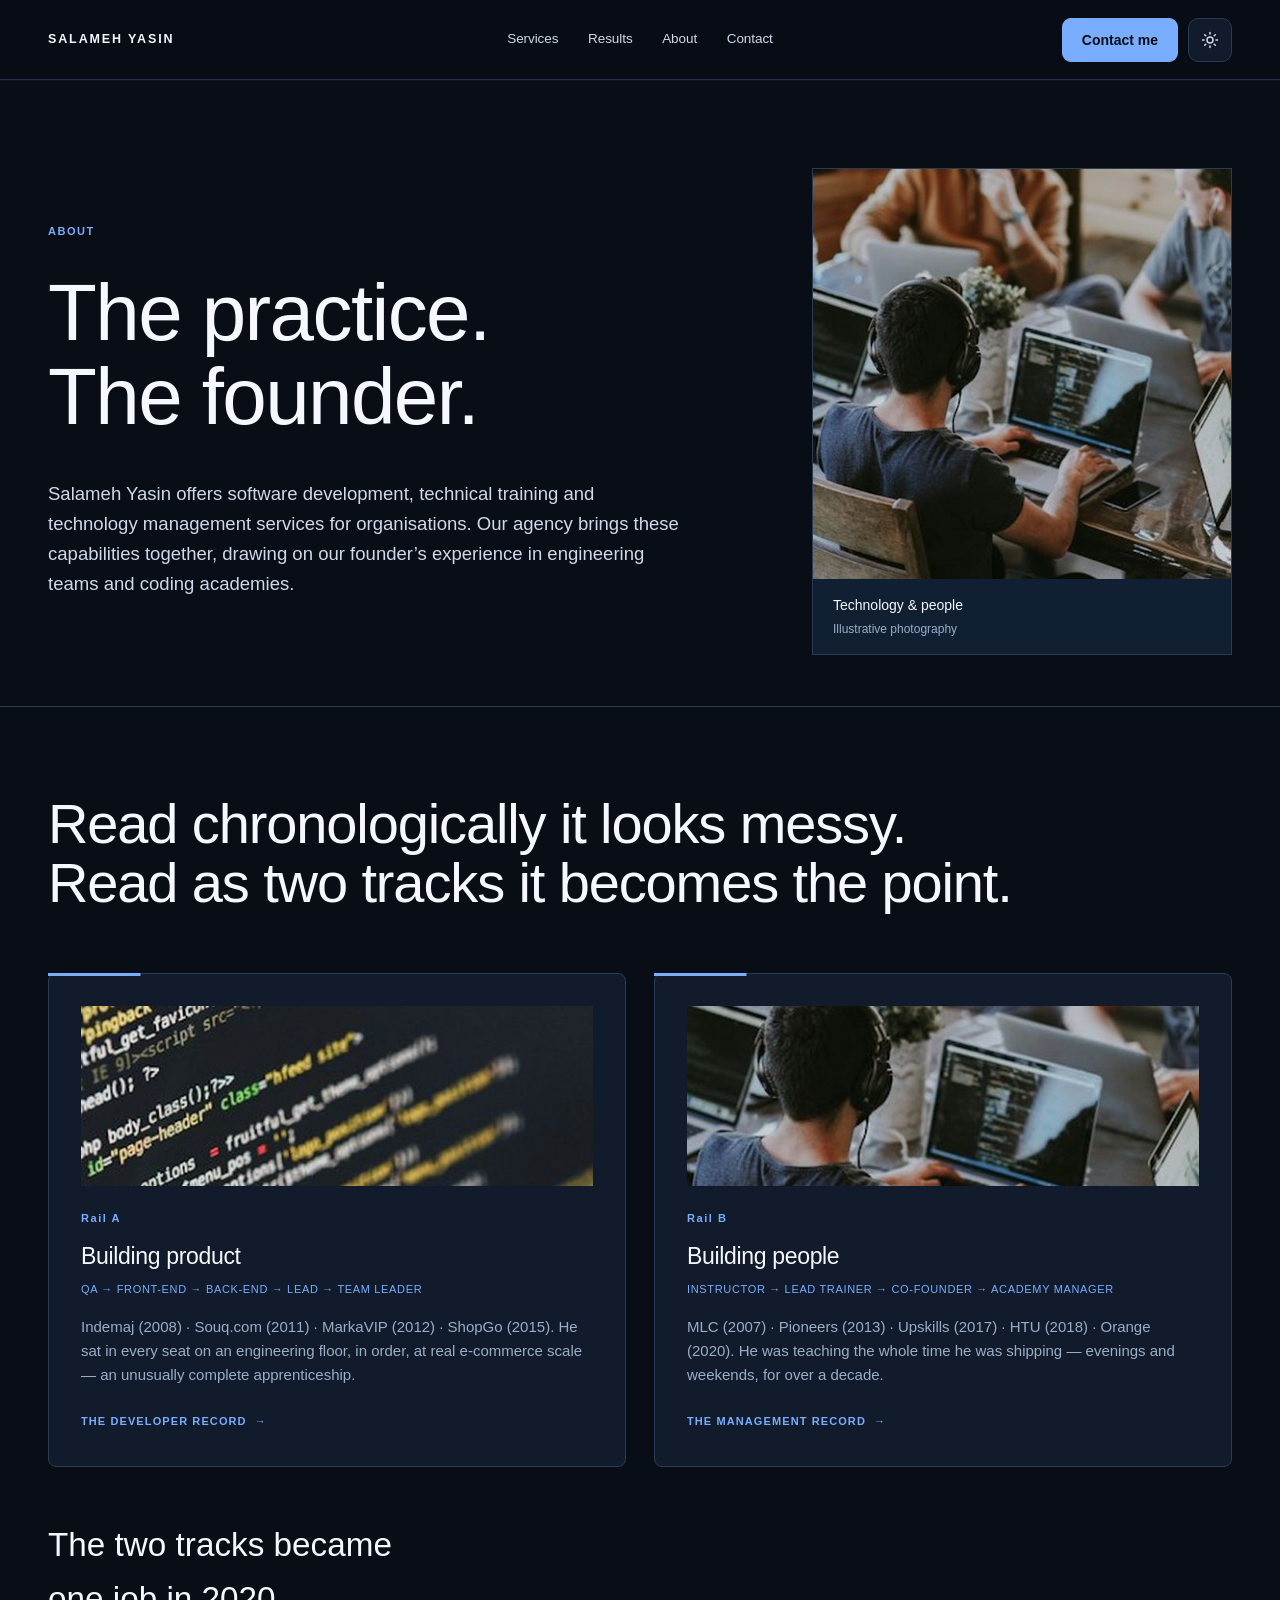
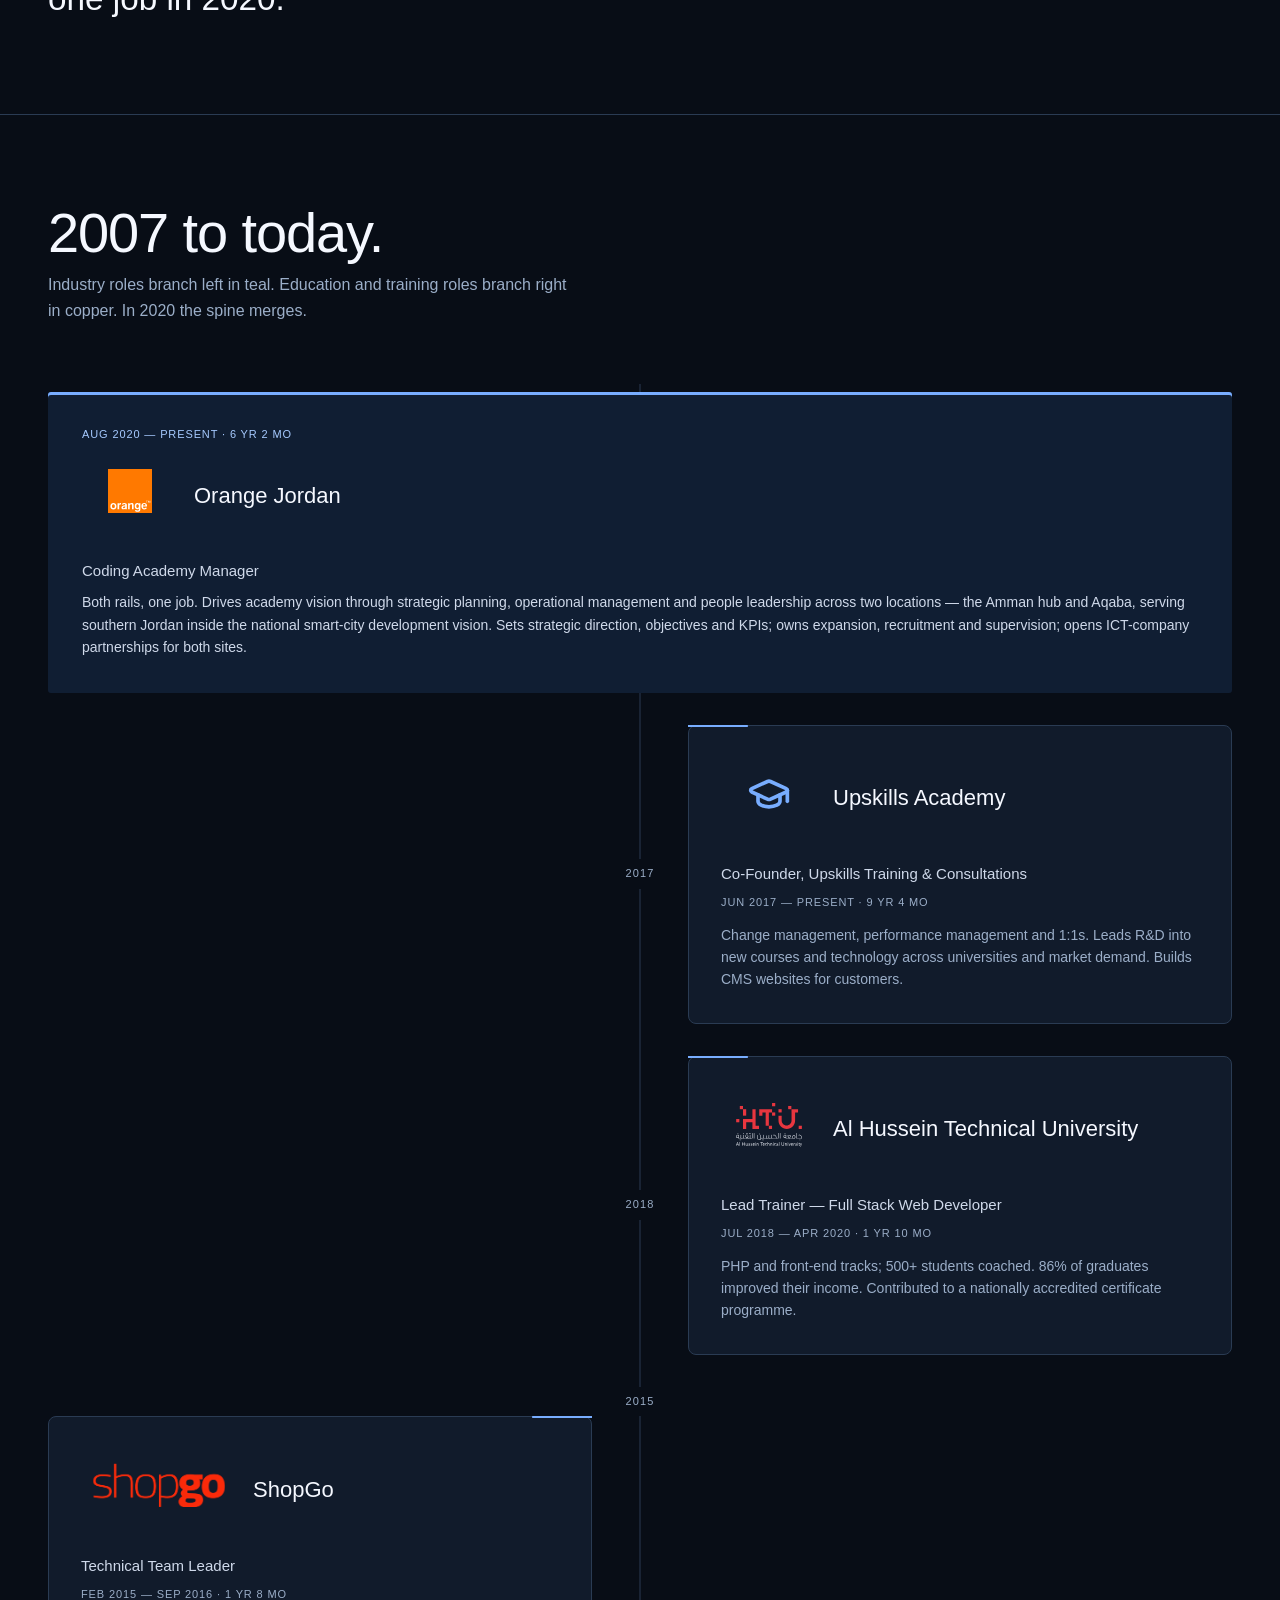
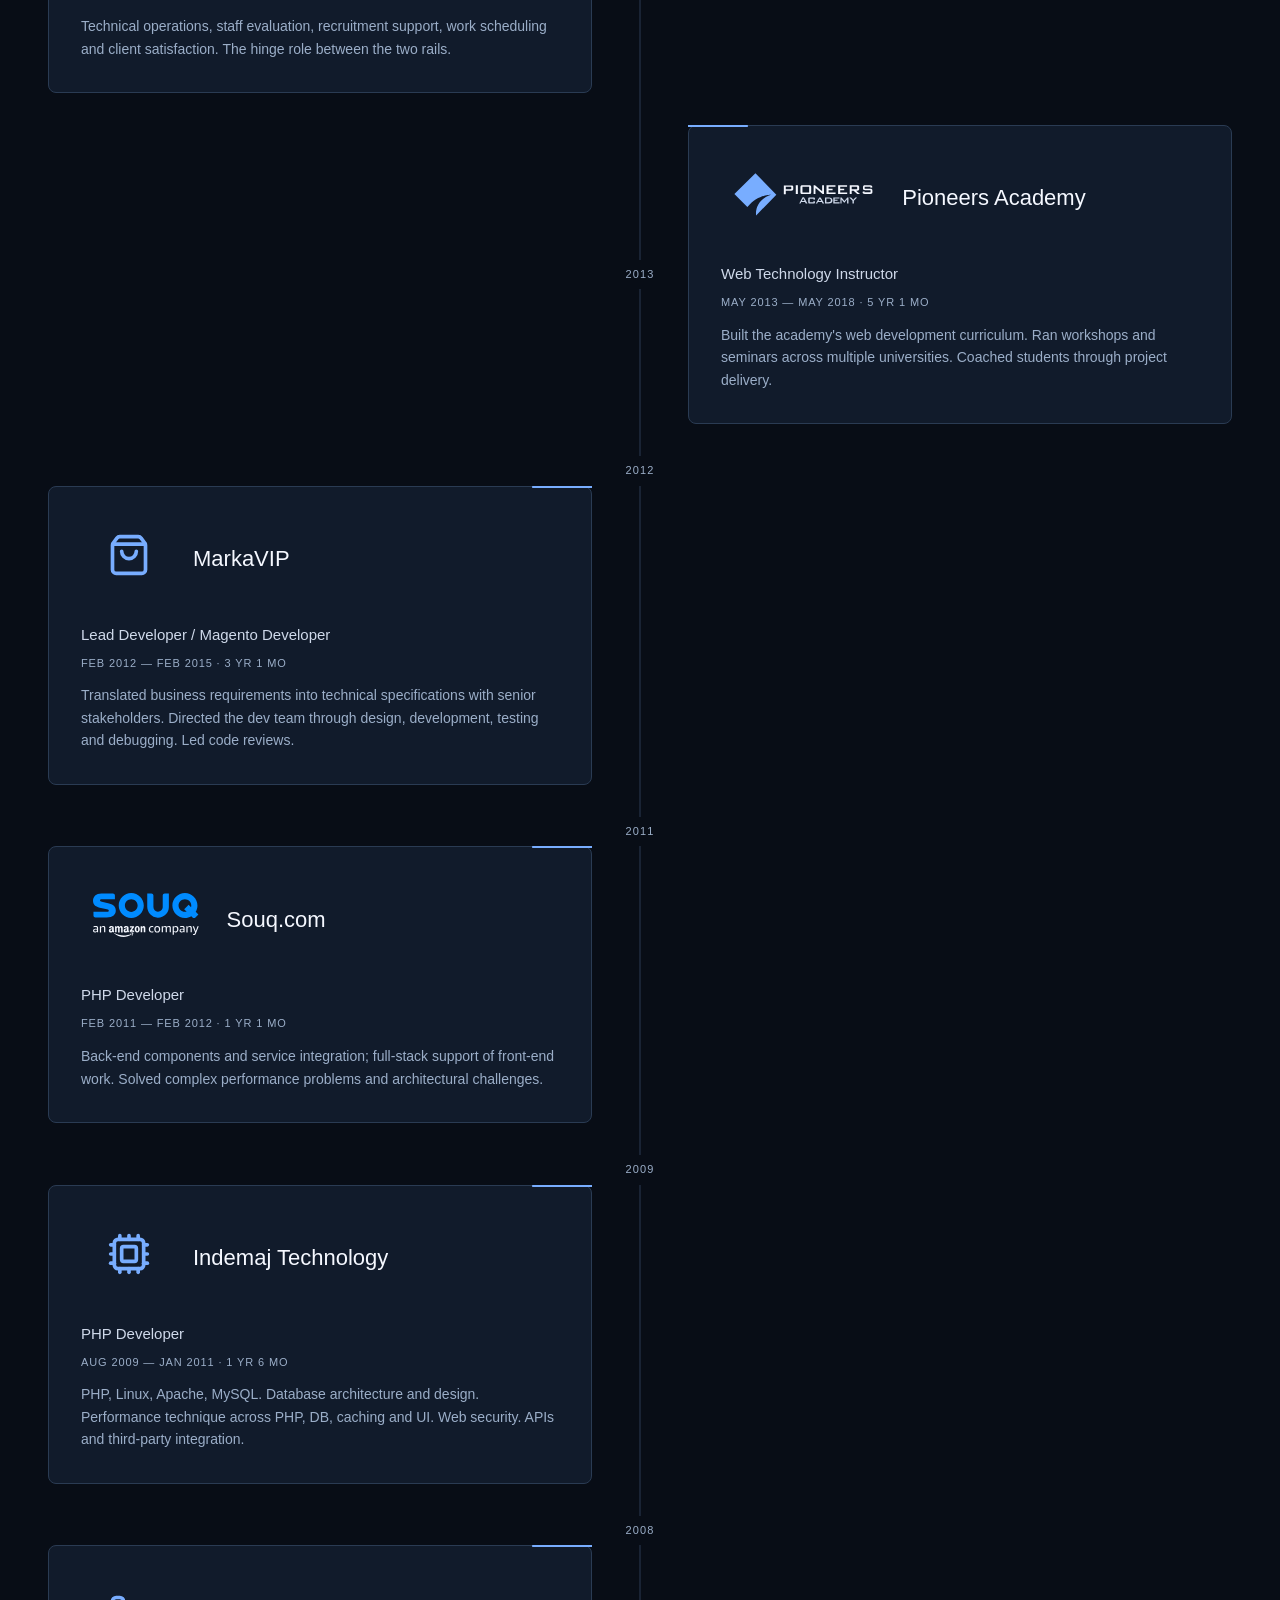
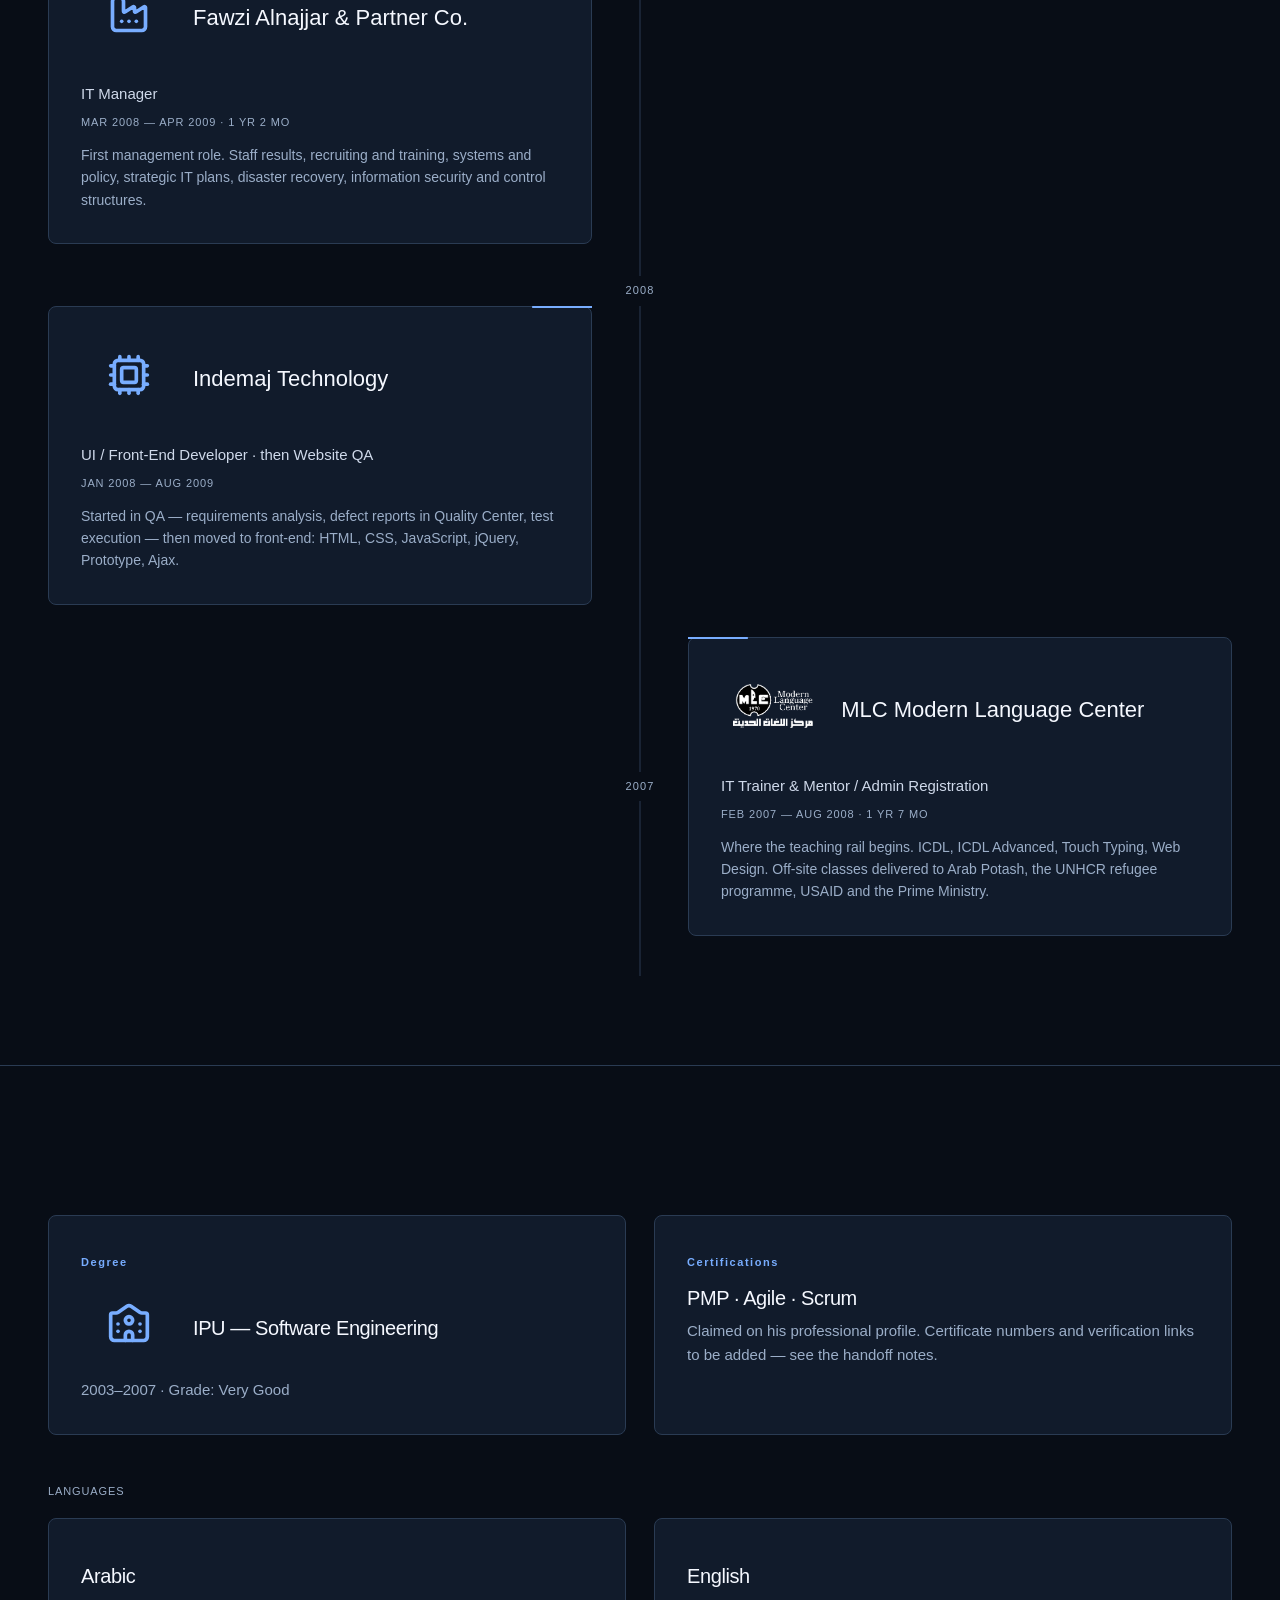
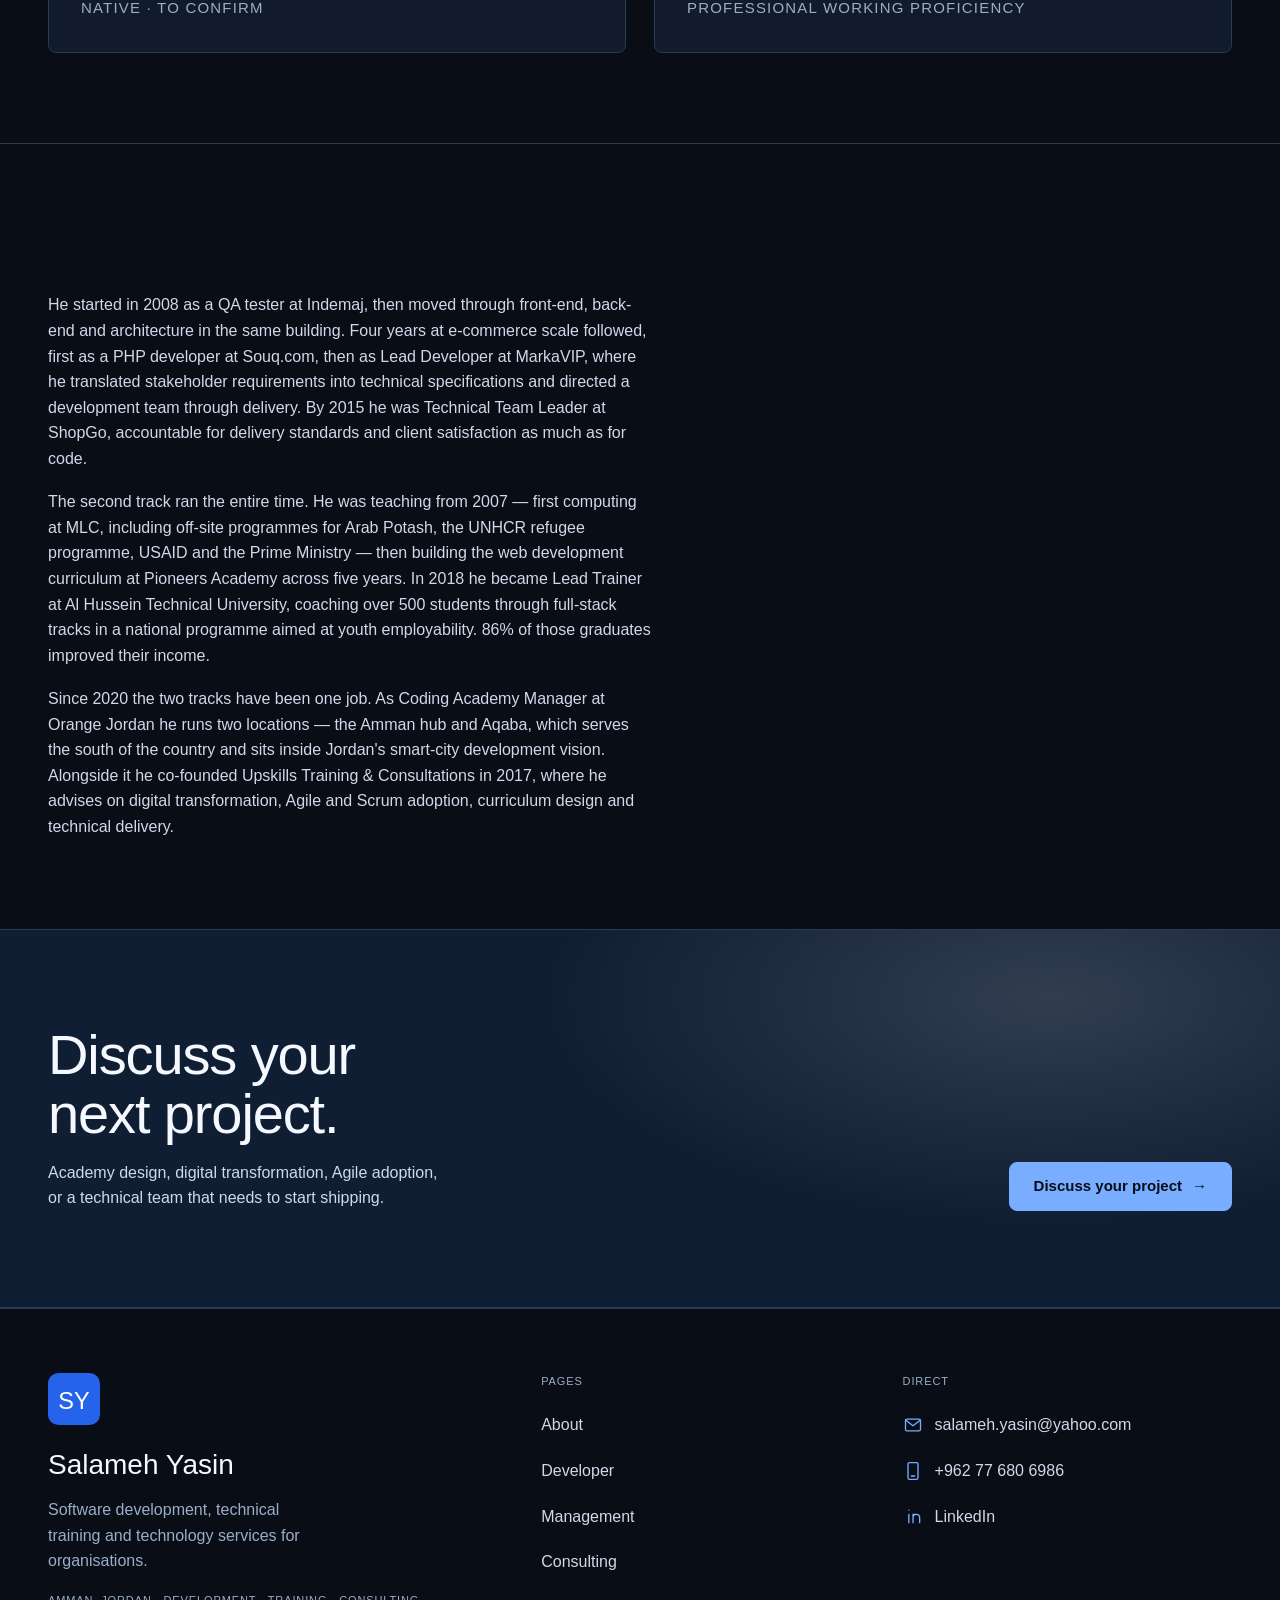
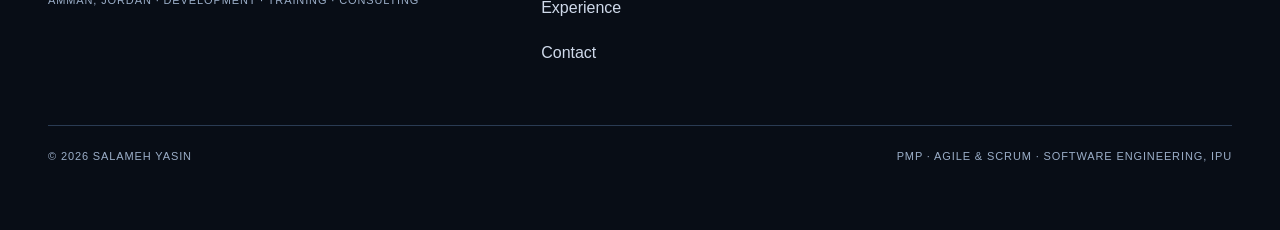
==== commit ed9e51ed: "Remove text and button glow effects" ====
--- a/about.html
+++ b/about.html
@@ -14,7 +14,7 @@
 <link rel="icon" type="image/svg+xml" href="favicon.svg?v=4">
 <script src="assets/js/theme.js?v=1"></script>
 <link rel="stylesheet" href="assets/css/style.css?v=36">
-<link rel="stylesheet" href="assets/css/navigation.css?v=5">
+<link rel="stylesheet" href="assets/css/navigation.css?v=6">
 <script src="assets/js/navigation.js?v=2" defer></script>
 </head>
 
--- a/assets/css/navigation.css
+++ b/assets/css/navigation.css
@@ -129,15 +129,15 @@
   font-size: 14px;
   font-weight: 600;
   line-height: 1;
-  box-shadow: 0 6px 18px color-mix(in srgb, var(--action) 18%, transparent);
-  transition: transform 160ms ease, box-shadow 160ms ease, background-color 160ms ease, border-color 160ms ease;
+  box-shadow: none;
+  transition: transform 160ms ease, background-color 160ms ease, border-color 160ms ease;
 }
 .nav__cta:is(:hover, :focus-visible) {
   color: var(--paper);
   border-color: var(--action-dark);
   background: var(--action-dark);
   transform: translateY(-1px);
-  box-shadow: 0 9px 22px color-mix(in srgb, var(--action) 25%, transparent);
+  box-shadow: none;
 }
 .nav__cta[aria-current="page"] { color: var(--paper); border-color: var(--action); }
 
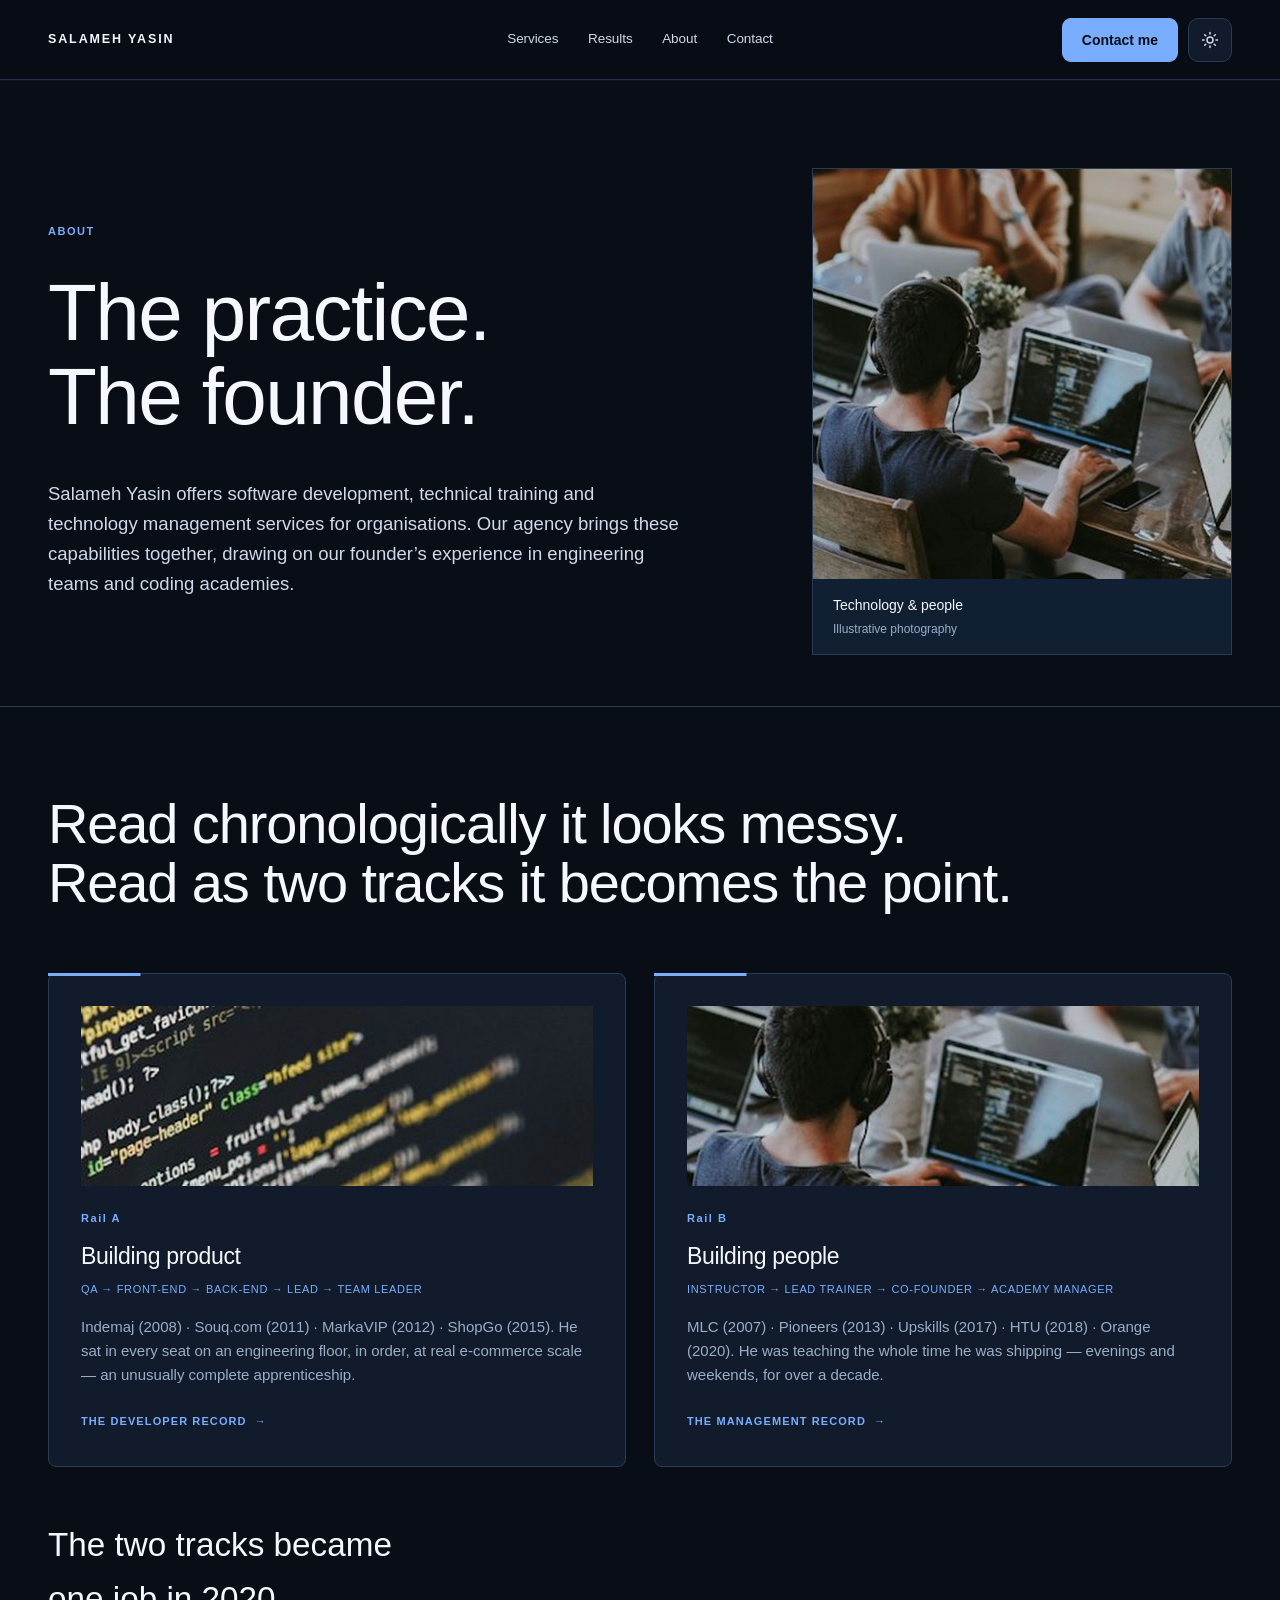
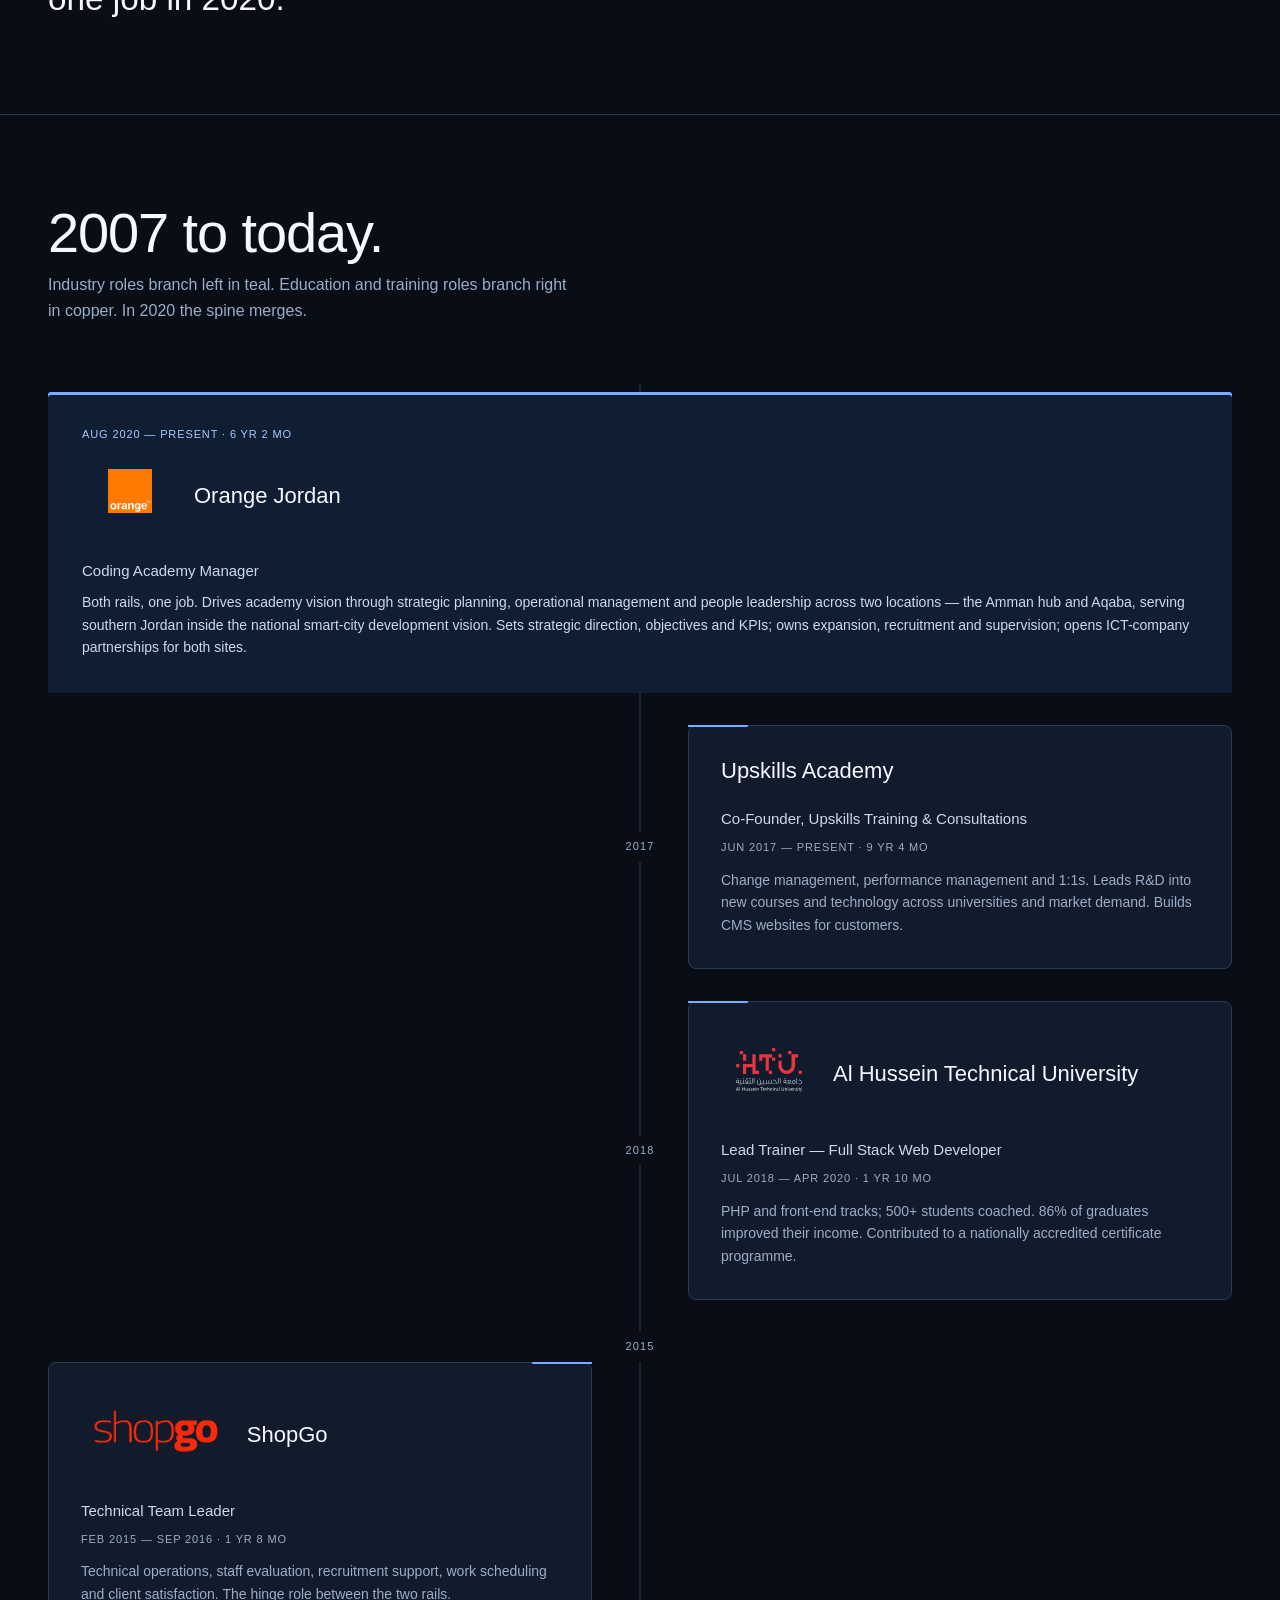
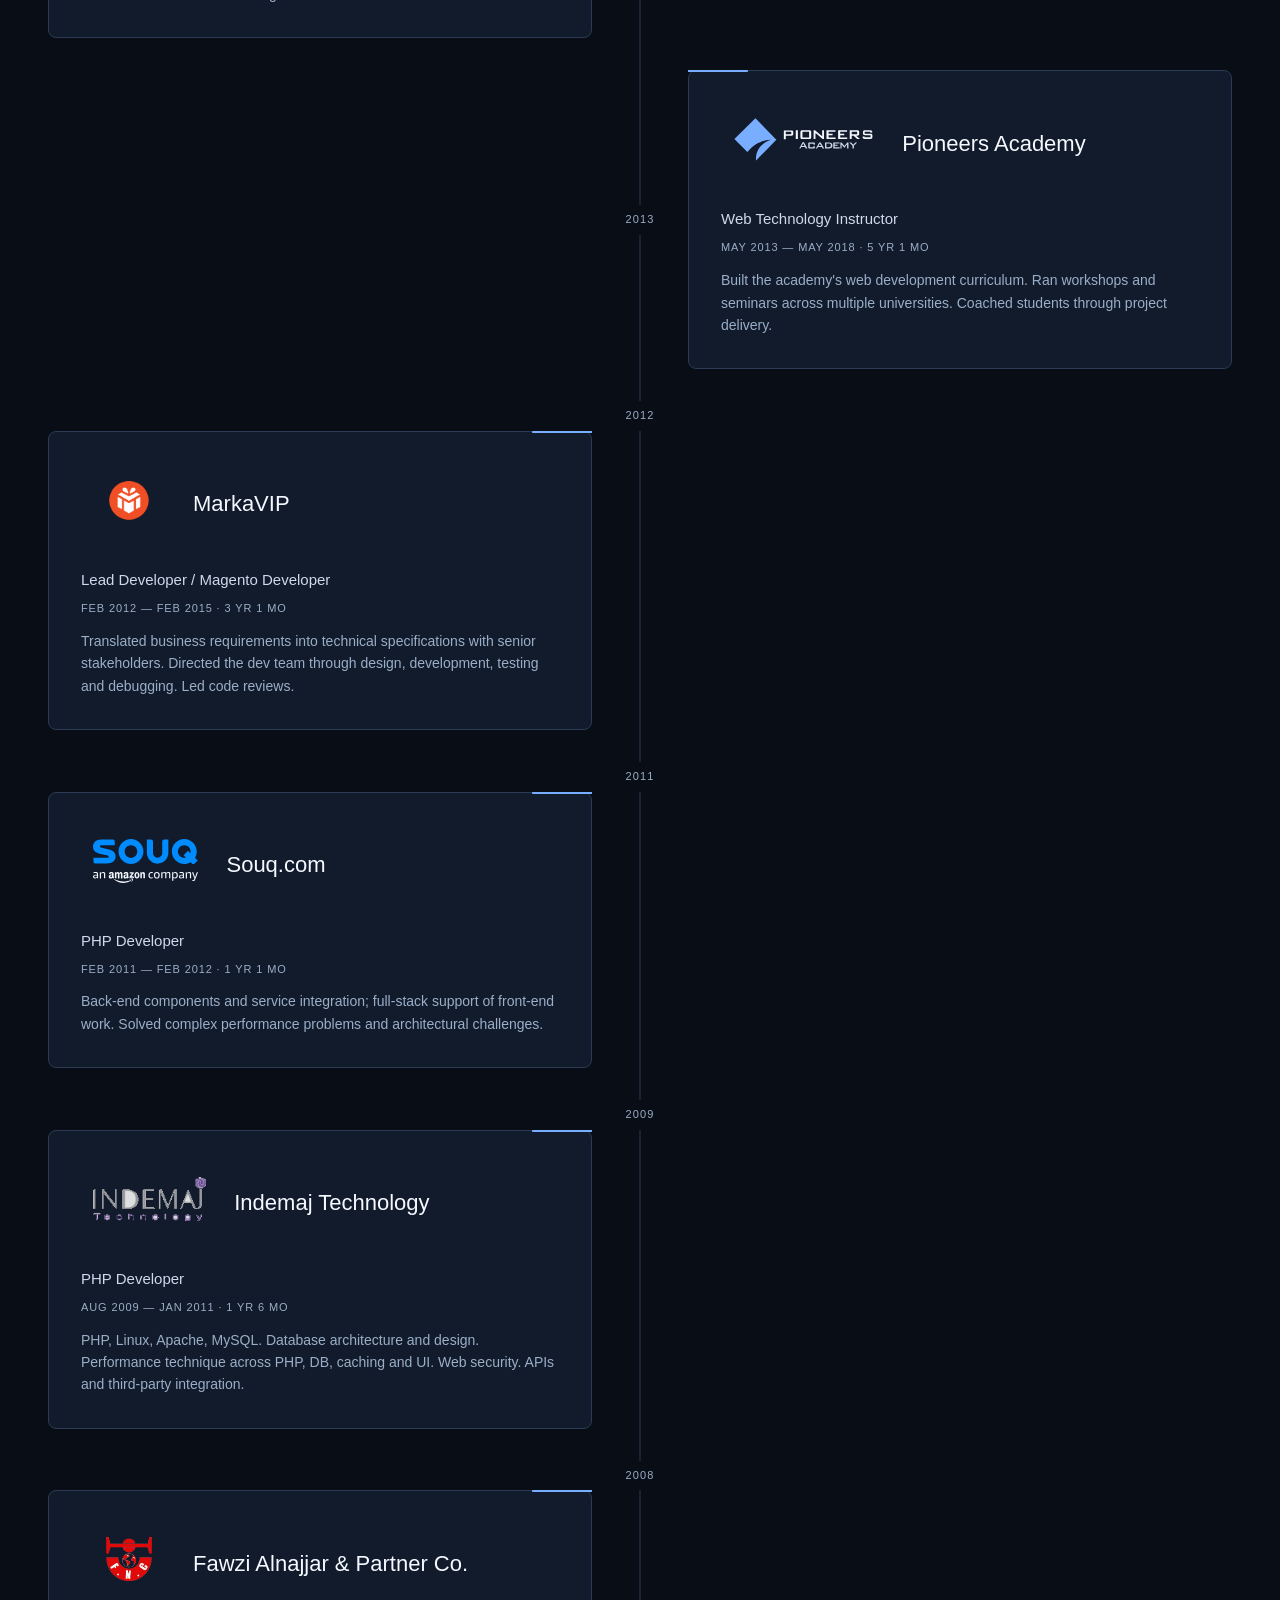
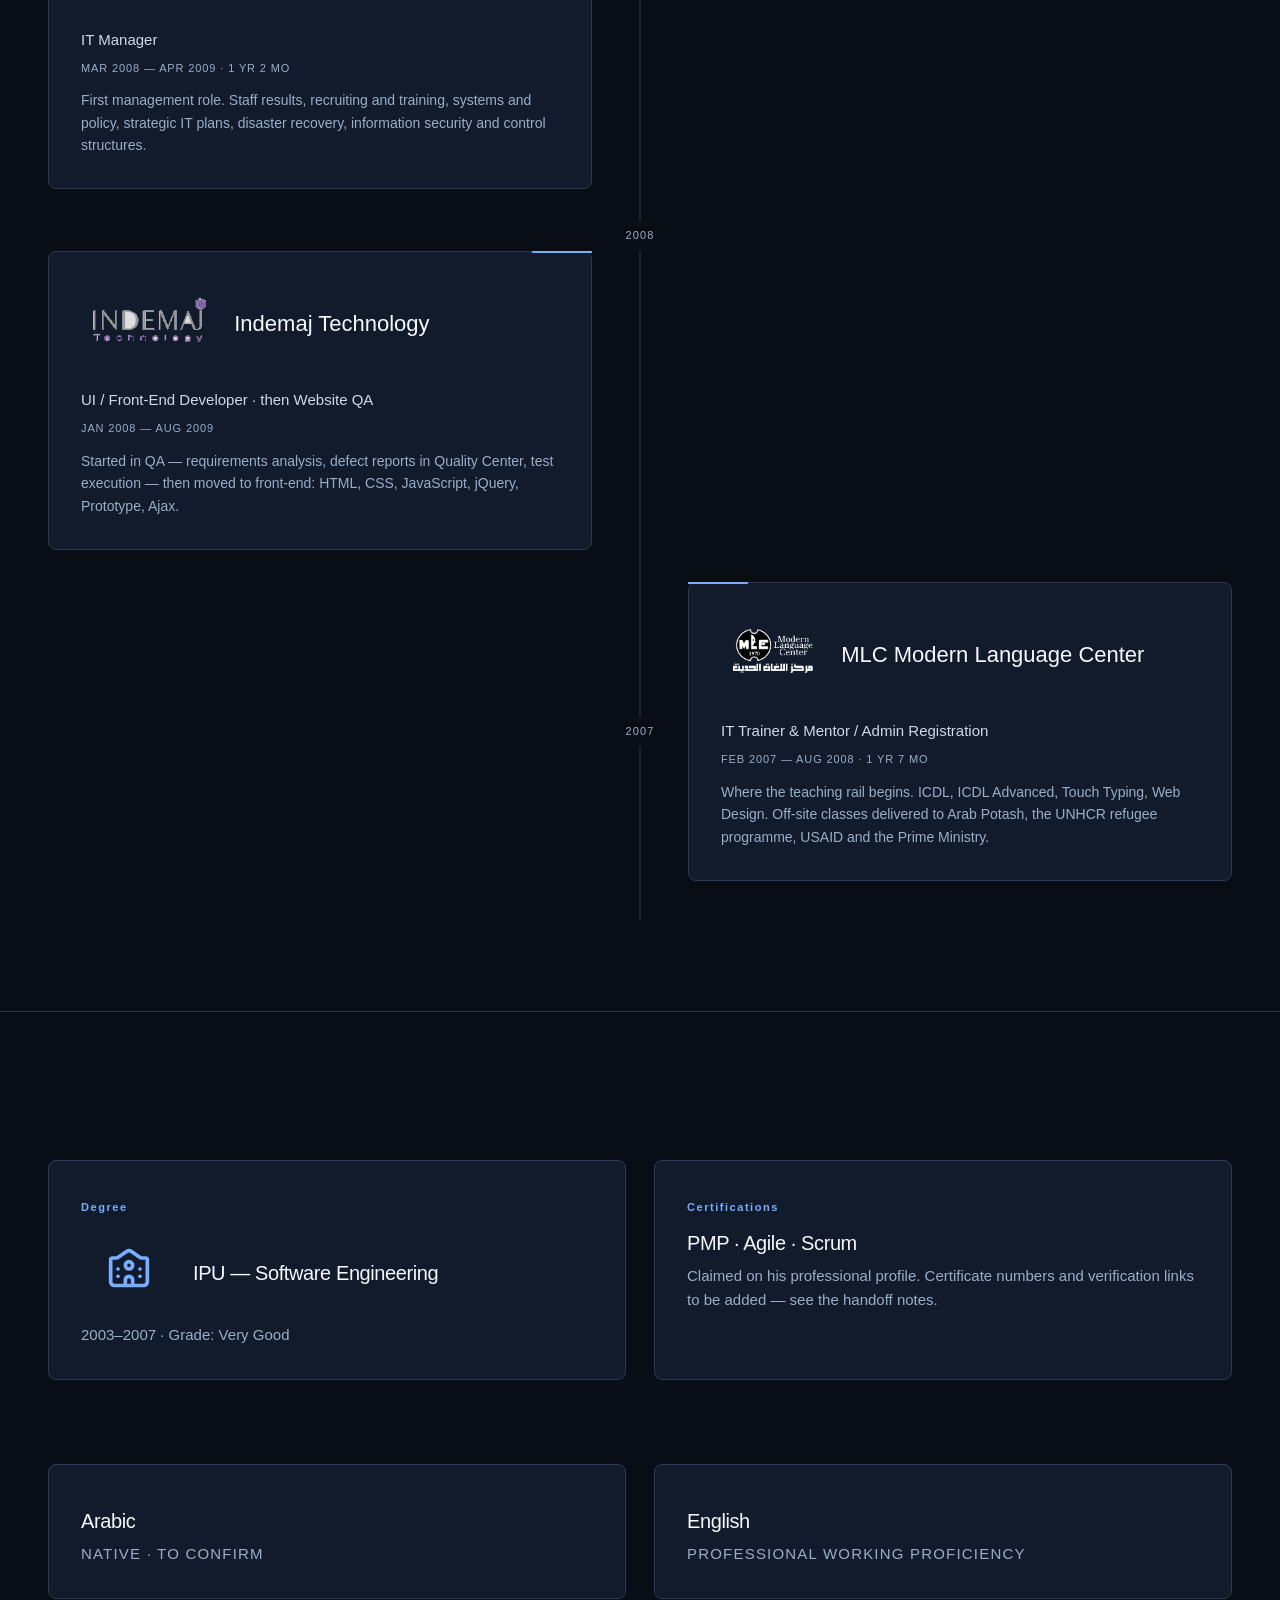
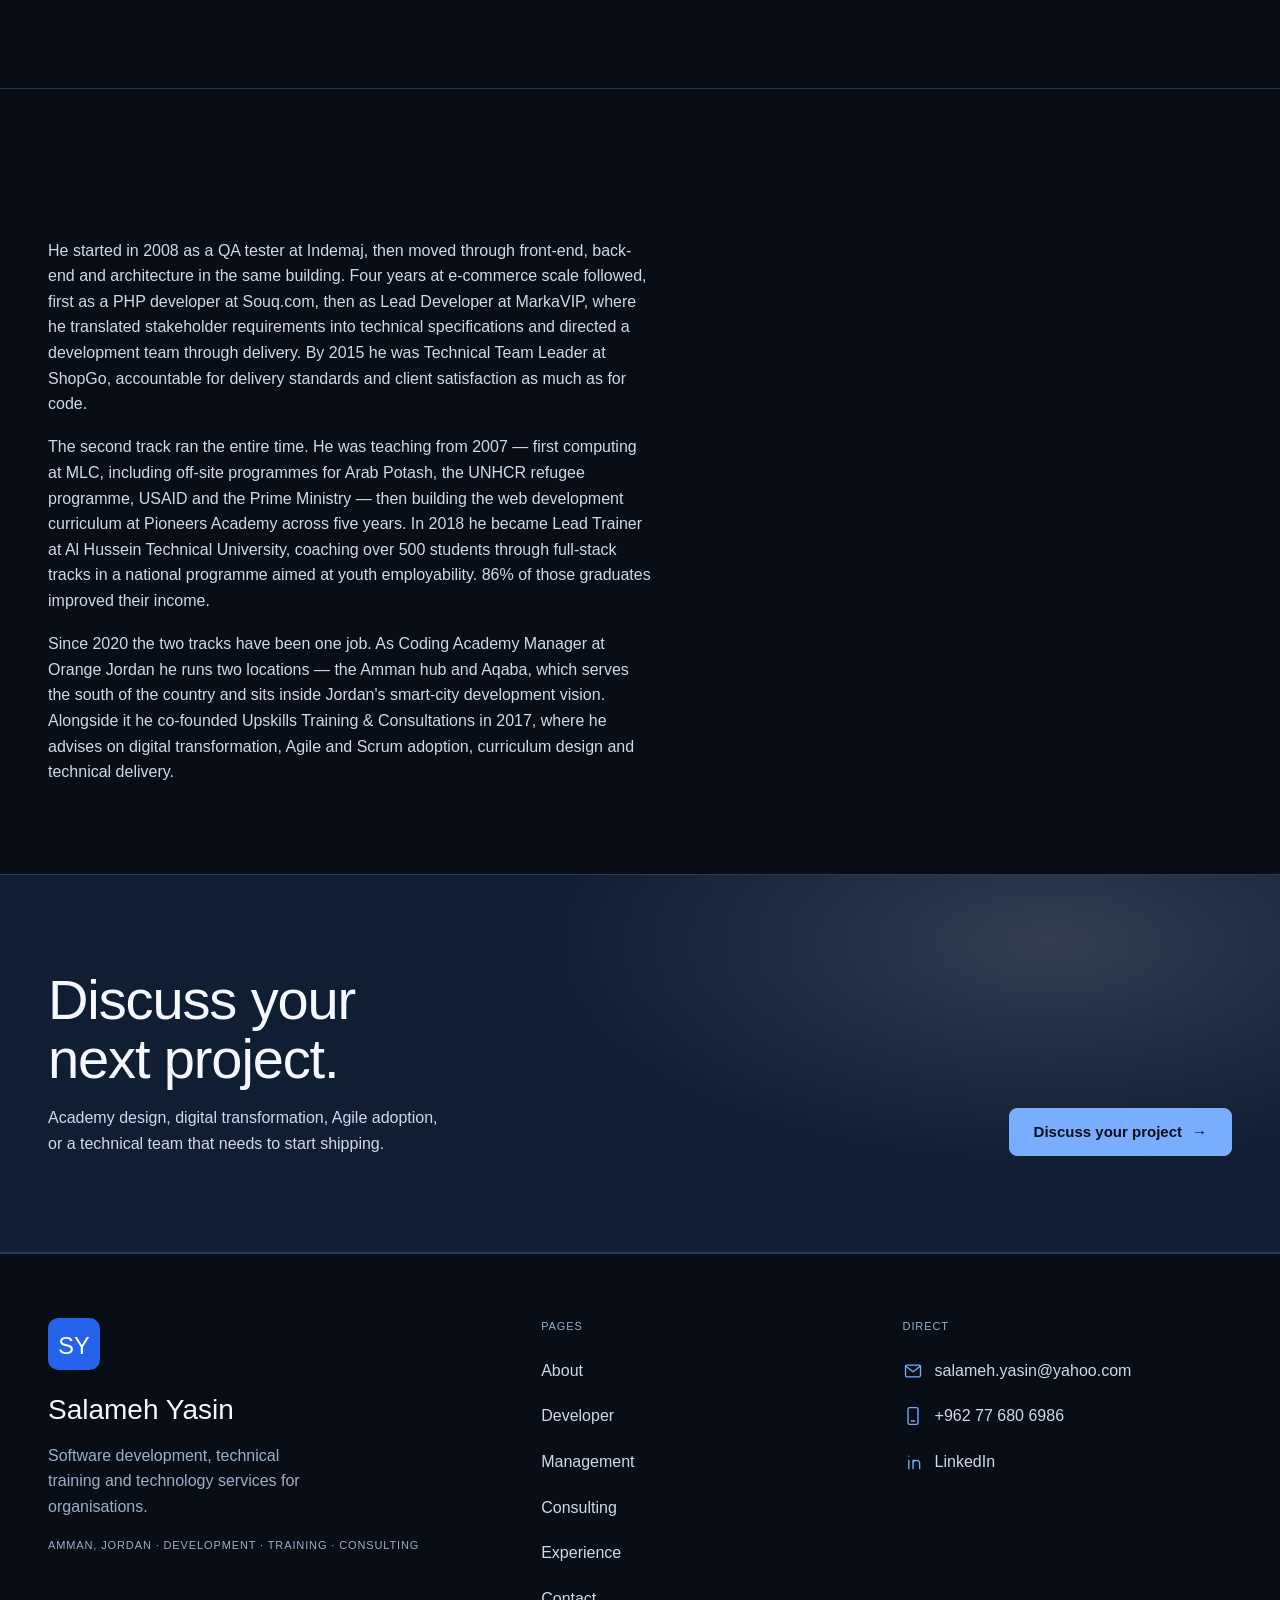
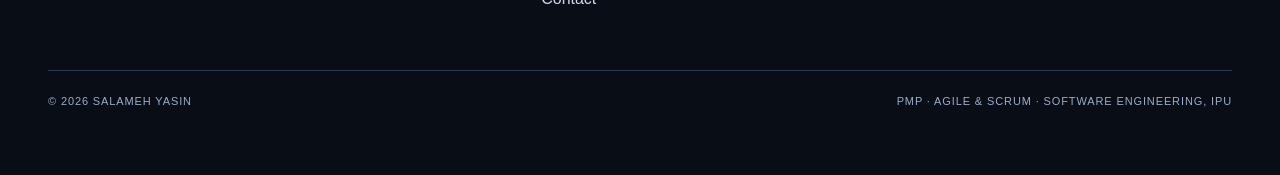
==== commit f761d995: "Use authentic company logos in experience strip" ====
--- a/about.html
+++ b/about.html
@@ -13,7 +13,7 @@
 <meta name="twitter:card" content="summary_large_image">
 <link rel="icon" type="image/svg+xml" href="favicon.svg?v=4">
 <script src="assets/js/theme.js?v=1"></script>
-<link rel="stylesheet" href="assets/css/style.css?v=36">
+<link rel="stylesheet" href="assets/css/style.css?v=37">
 <link rel="stylesheet" href="assets/css/navigation.css?v=6">
 <script src="assets/js/navigation.js?v=2" defer></script>
 </head>
@@ -146,7 +146,7 @@
         <div class="vtl__row vtl__row--r rv">
           <span class="vtl__year">2017</span>
           <div class="vtl__card">
-            <p class="vtl__org"><span class="org-logo org-logo--symbol"><img src="assets/img/logos/upskills-symbol.svg" alt="" width="36" height="36" decoding="async"></span><span>Upskills Academy</span></p>
+            <p class="vtl__org"><span>Upskills Academy</span></p>
             <p class="vtl__role">Co-Founder, Upskills Training &amp; Consultations</p>
             <p class="vtl__dates mono">Jun 2017 &mdash; present &middot; 9 yr 4 mo</p>
             <p class="vtl__desc">Change management, performance management and 1:1s. Leads R&amp;D into new courses and technology across universities and market demand. Builds CMS websites for customers.</p>
@@ -166,7 +166,7 @@
         <div class="vtl__row vtl__row--l rv">
           <span class="vtl__year">2015</span>
           <div class="vtl__card">
-            <p class="vtl__org"><span class="org-logo"><span class="logo-crop--shopgo"><img src="assets/img/logos/shopgo-transparent.png" alt="" width="72" height="48" loading="lazy" decoding="async"></span></span><span>ShopGo</span></p>
+            <p class="vtl__org"><span class="org-logo"><img src="assets/img/logos/shopgo-logo.png" alt="" width="72" height="26" loading="lazy" decoding="async"></span><span>ShopGo</span></p>
             <p class="vtl__role">Technical Team Leader</p>
             <p class="vtl__dates mono">Feb 2015 &mdash; Sep 2016 &middot; 1 yr 8 mo</p>
             <p class="vtl__desc">Technical operations, staff evaluation, recruitment support, work scheduling and client satisfaction. The hinge role between the two rails.</p>
@@ -186,7 +186,7 @@
         <div class="vtl__row vtl__row--l rv">
           <span class="vtl__year">2012</span>
           <div class="vtl__card">
-            <p class="vtl__org"><span class="org-logo org-logo--symbol"><img src="assets/img/logos/markavip-symbol.svg" alt="" width="36" height="36" decoding="async"></span><span>MarkaVIP</span></p>
+            <p class="vtl__org"><span class="org-logo"><img src="assets/img/logos/markavip-logo.png" alt="" width="36" height="36" decoding="async"></span><span>MarkaVIP</span></p>
             <p class="vtl__role">Lead Developer / Magento Developer</p>
             <p class="vtl__dates mono">Feb 2012 &mdash; Feb 2015 &middot; 3 yr 1 mo</p>
             <p class="vtl__desc">Translated business requirements into technical specifications with senior stakeholders. Directed the dev team through design, development, testing and debugging. Led code reviews.</p>
@@ -206,7 +206,7 @@
         <div class="vtl__row vtl__row--l rv">
           <span class="vtl__year">2009</span>
           <div class="vtl__card">
-            <p class="vtl__org"><span class="org-logo org-logo--symbol"><img src="assets/img/logos/indemaj-symbol.svg" alt="" width="36" height="36" decoding="async"></span><span>Indemaj Technology</span></p>
+            <p class="vtl__org"><span class="org-logo"><img src="assets/img/logos/indemaj-logo.png" alt="" width="72" height="30" decoding="async"></span><span>Indemaj Technology</span></p>
             <p class="vtl__role">PHP Developer</p>
             <p class="vtl__dates mono">Aug 2009 &mdash; Jan 2011 &middot; 1 yr 6 mo</p>
             <p class="vtl__desc">PHP, Linux, Apache, MySQL. Database architecture and design. Performance technique across PHP, DB, caching and UI. Web security. APIs and third-party integration.</p>
@@ -216,7 +216,7 @@
         <div class="vtl__row vtl__row--l rv">
           <span class="vtl__year">2008</span>
           <div class="vtl__card">
-            <p class="vtl__org"><span class="org-logo org-logo--symbol"><img src="assets/img/logos/fawzi-alnajjar-symbol.svg" alt="" width="36" height="36" decoding="async"></span><span>Fawzi Alnajjar &amp; Partner Co.</span></p>
+            <p class="vtl__org"><span class="org-logo"><img src="assets/img/logos/fawzi-alnajjar-logo.png" alt="" width="40" height="38" decoding="async"></span><span>Fawzi Alnajjar &amp; Partner Co.</span></p>
             <p class="vtl__role">IT Manager</p>
             <p class="vtl__dates mono">Mar 2008 &mdash; Apr 2009 &middot; 1 yr 2 mo</p>
             <p class="vtl__desc">First management role. Staff results, recruiting and training, systems and policy, strategic IT plans, disaster recovery, information security and control structures.</p>
@@ -226,7 +226,7 @@
         <div class="vtl__row vtl__row--l rv">
           <span class="vtl__year">2008</span>
           <div class="vtl__card">
-            <p class="vtl__org"><span class="org-logo org-logo--symbol"><img src="assets/img/logos/indemaj-symbol.svg" alt="" width="36" height="36" decoding="async"></span><span>Indemaj Technology</span></p>
+            <p class="vtl__org"><span class="org-logo"><img src="assets/img/logos/indemaj-logo.png" alt="" width="72" height="30" decoding="async"></span><span>Indemaj Technology</span></p>
             <p class="vtl__role">UI / Front-End Developer &middot; then Website QA</p>
             <p class="vtl__dates mono">Jan 2008 &mdash; Aug 2009</p>
             <p class="vtl__desc">Started in QA &mdash; requirements analysis, defect reports in Quality Center, test execution &mdash; then moved to front-end: HTML, CSS, JavaScript, jQuery, Prototype, Ajax.</p>
--- a/assets/css/style.css
+++ b/assets/css/style.css
@@ -1722,10 +1722,6 @@
 .logo.brand-plaque, .marquee__track:hover .logo.brand-plaque { opacity: 1; }
 
 /* Size visible artwork, accounting for source-file whitespace. */
-.logo-crop--shopgo { display: inline-block; position: relative; width: 132px; height: 44px; overflow: hidden; flex: none; }
-.brand-plaque .logo-crop--shopgo img,
-.org-logo .logo-crop--shopgo img { position: absolute; width: 139px; height: 139px; max-width: none; left: -4.3px; top: -47.7px; }
-.org-logo:has(.logo-crop--shopgo) { width: 156px; }
 .org-logo { width: auto; min-width: 96px; }
 .org-logo img { max-width: 180px; }
 .brand-plaque img[src$="/orange.svg"],
@@ -1775,16 +1771,6 @@
   max-width: 96px;
   font-size: 11px;
   line-height: 1.25;
-}
-.fl-proof .logo-crop--shopgo {
-  width: 92px;
-  height: 30px;
-}
-.fl-proof .brand-plaque .logo-crop--shopgo img {
-  width: 95px;
-  height: 95px;
-  left: -2px;
-  top: -32px;
 }
 .fl-proof .brand-plaque img[src$="/orange.svg"],
 .fl-proof .brand-plaque img[src$="/usaid.png"] {
@@ -2113,8 +2099,6 @@
 .hero-companies .brand-plaque--symbol { gap: 8px; }
 .hero-companies .brand-plaque--symbol img { width: 28px; height: 28px; flex: none; }
 .hero-companies .brand-name { min-width: 0; max-width: 90px; font-size: 11px; line-height: 1.35; overflow-wrap: normal; }
-.hero-companies .logo-crop--shopgo { width: 92px; max-width: 100%; height: 30px; }
-.hero-companies .brand-plaque .logo-crop--shopgo img { width: 95px; max-width: none; height: 95px; left: -2px; top: -32px; }
 @media (prefers-reduced-motion: reduce) {
   .hero-companies__track { animation: none; transform: none; will-change: auto; }
   .hero-companies__group[aria-hidden="true"] { display: none; }
